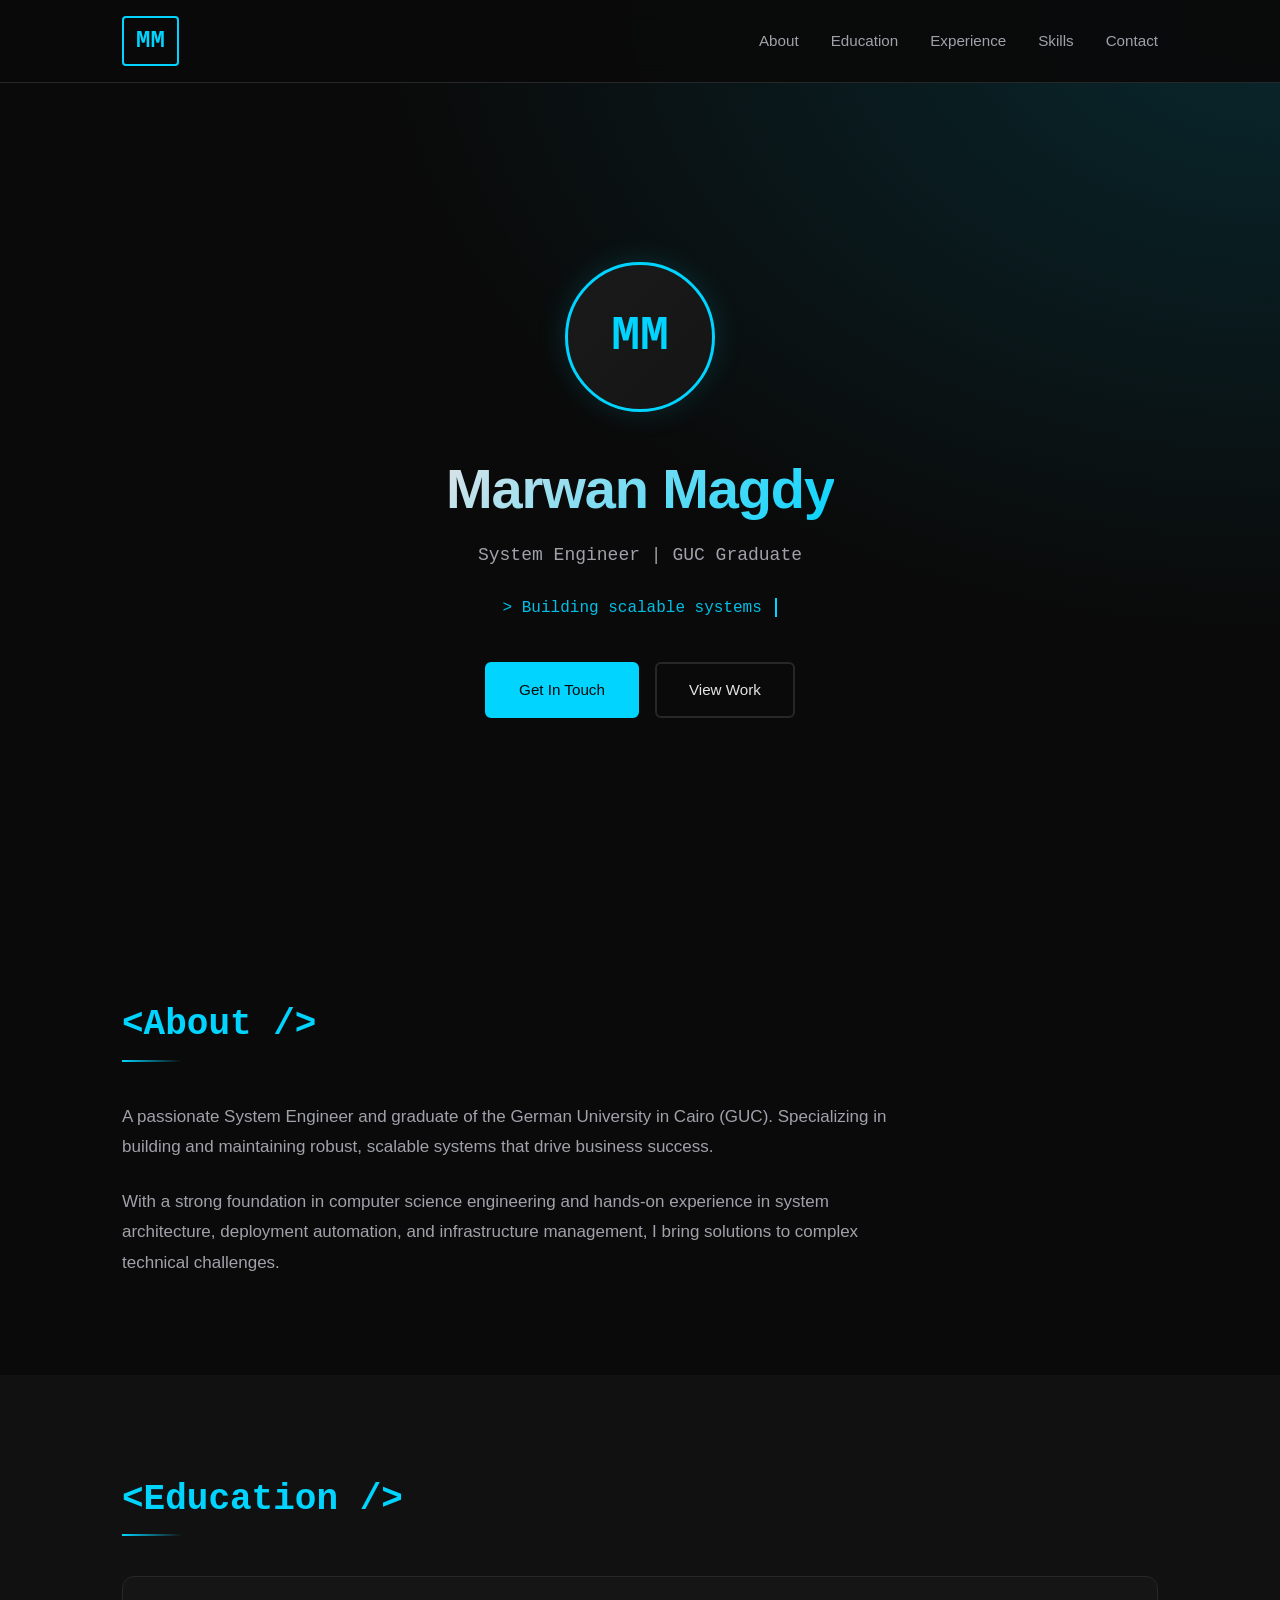
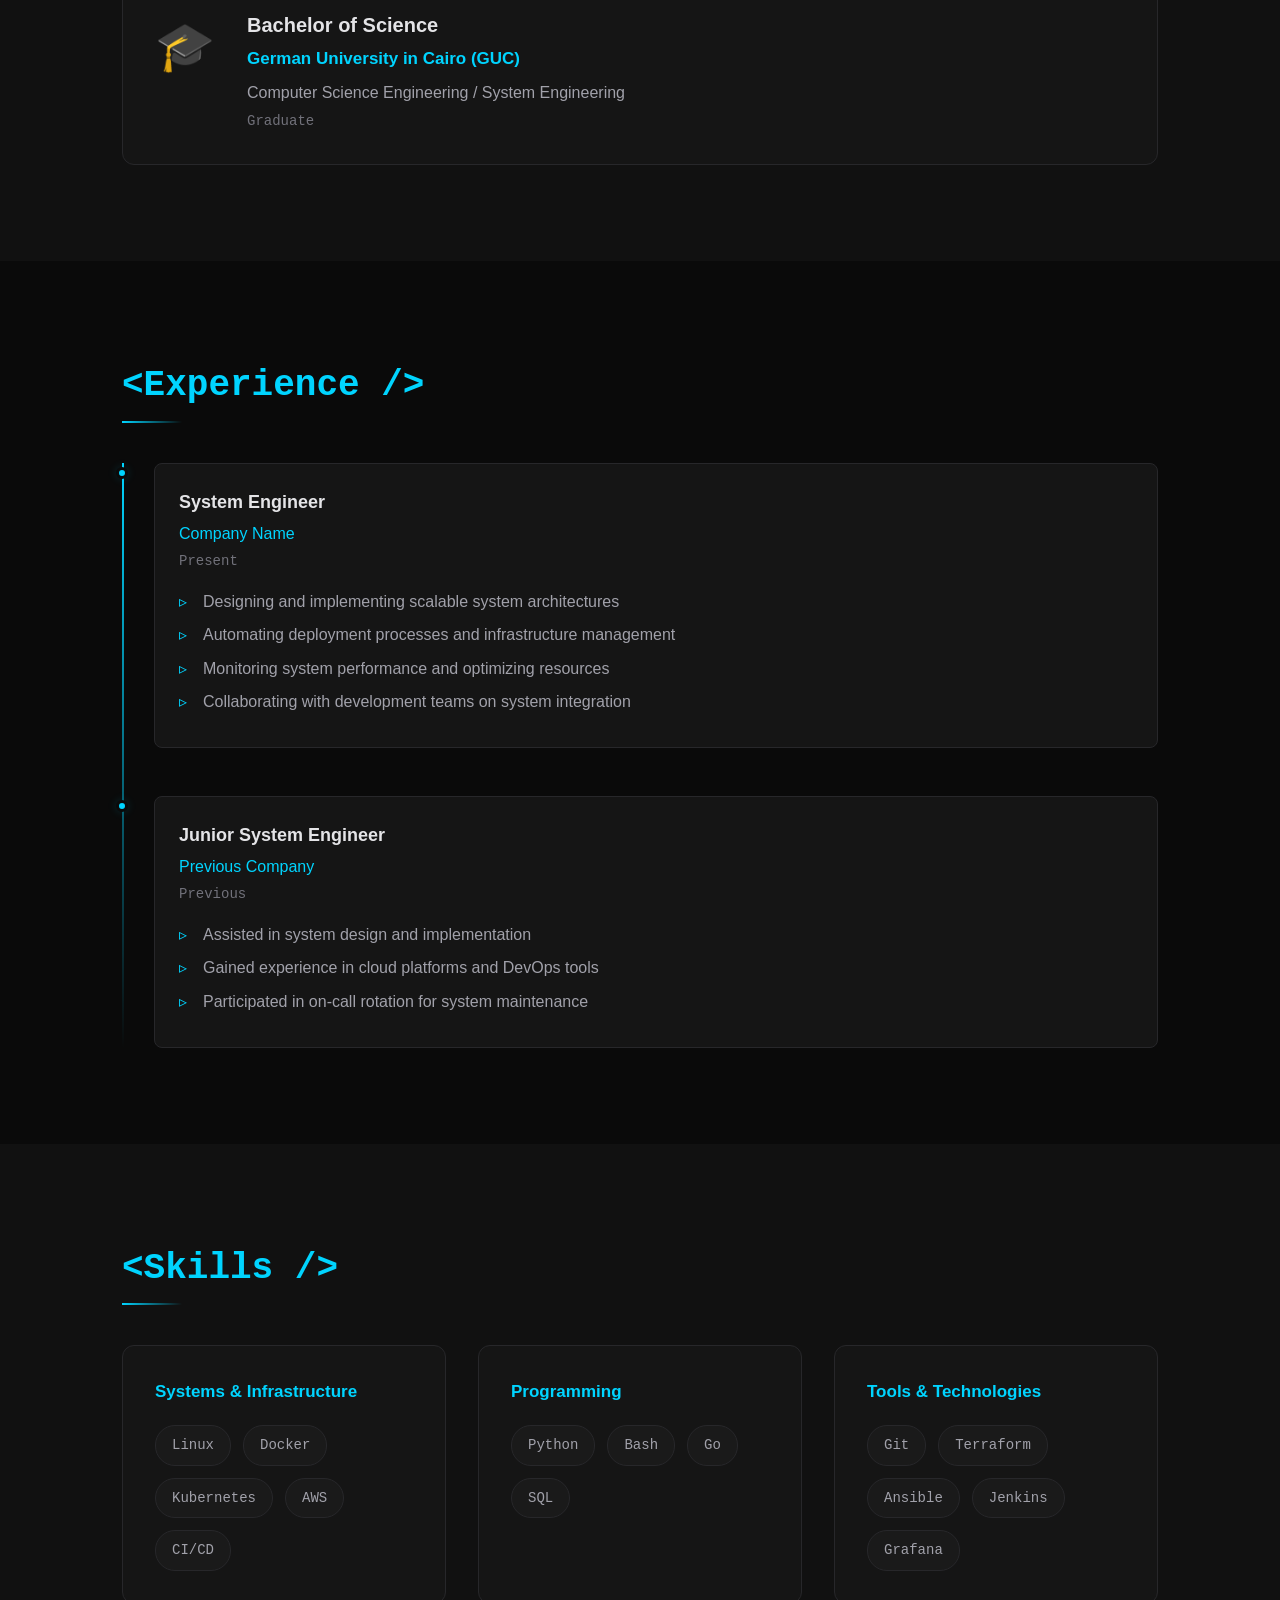
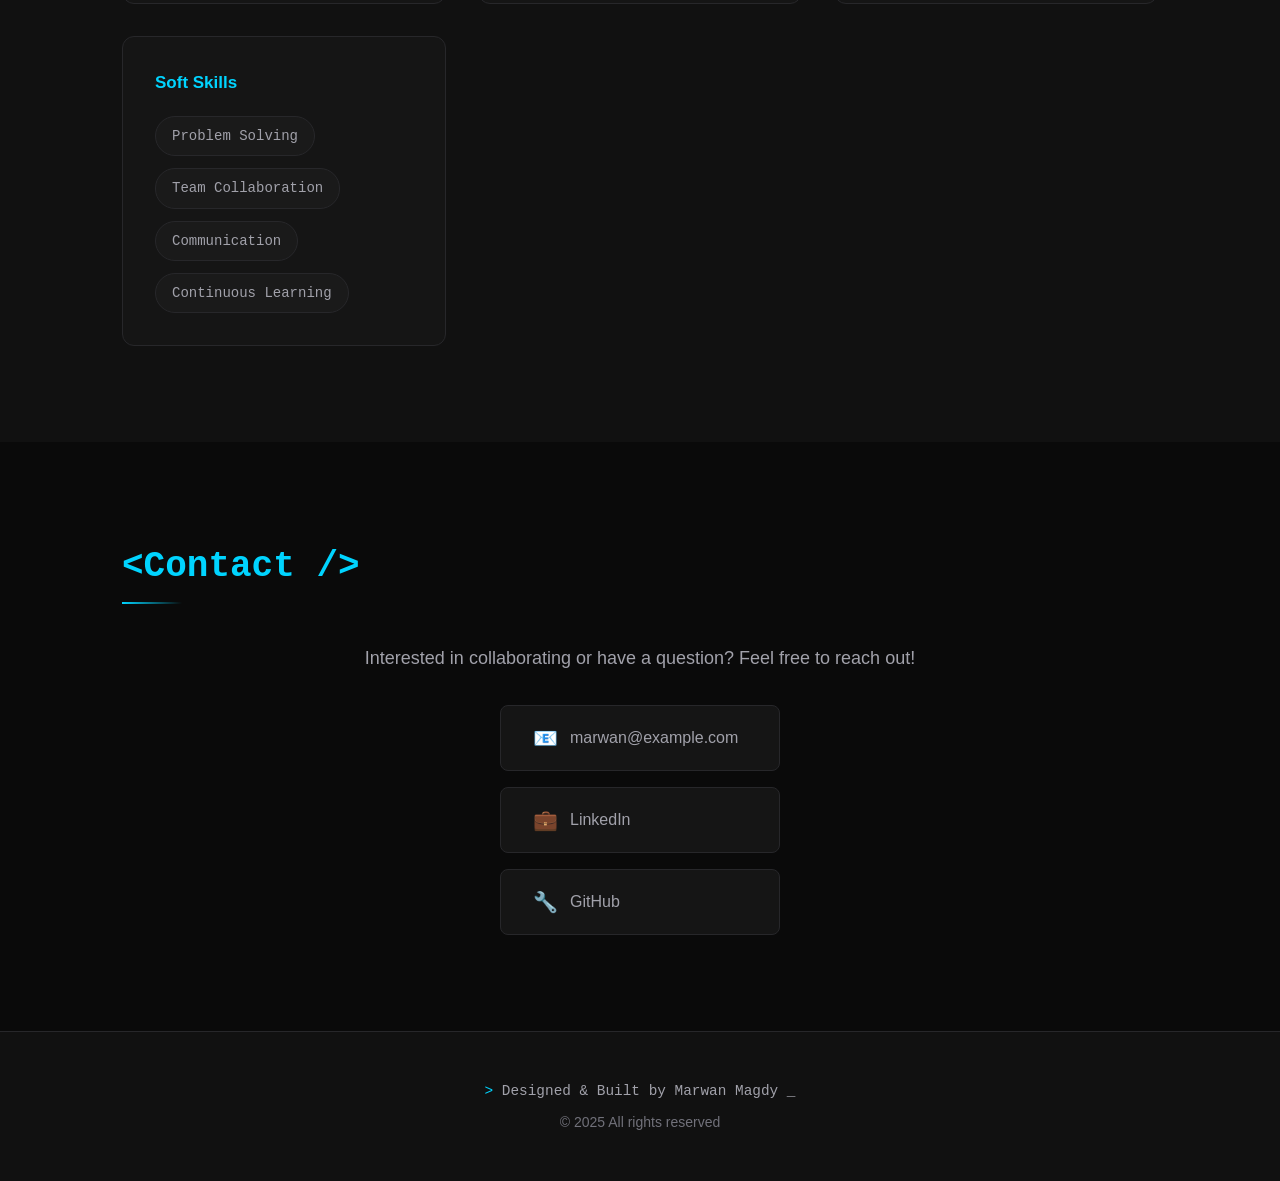
==== index.html @ 8e344fc2 "Initial commit: Personal landing page for Marwan Magdy - Static HTML/CSS portfolio site - Dark theme" ====
<!DOCTYPE html>
<html lang="en">
<head>
    <meta charset="UTF-8">
    <meta name="viewport" content="width=device-width, initial-scale=1.0">
    <meta name="description" content="Marwan Magdy - System Engineer | GUC Graduate">
    <title>Marwan Magdy | System Engineer</title>
    <link rel="stylesheet" href="style.css">
</head>
<body>
    <!-- Navigation -->
    <nav class="navbar">
        <div class="nav-container">
            <a href="#hero" class="nav-logo">MM</a>
            <ul class="nav-menu">
                <li><a href="#about" class="nav-link">About</a></li>
                <li><a href="#education" class="nav-link">Education</a></li>
                <li><a href="#experience" class="nav-link">Experience</a></li>
                <li><a href="#skills" class="nav-link">Skills</a></li>
                <li><a href="#contact" class="nav-link">Contact</a></li>
            </ul>
        </div>
    </nav>

    <!-- Hero Section -->
    <section id="hero" class="hero">
        <div class="hero-container">
            <div class="hero-content">
                <div class="profile-placeholder">
                    <span class="profile-initials">MM</span>
                </div>
                <h1 class="hero-title">Marwan Magdy</h1>
                <p class="hero-subtitle">System Engineer | GUC Graduate</p>
                <div class="hero-typing">
                    <span class="typed-text">&gt; Building scalable systems</span>
                    <span class="cursor"></span>
                </div>
                <div class="hero-social">
                    <a href="#contact" class="btn btn-primary">Get In Touch</a>
                    <a href="#experience" class="btn btn-secondary">View Work</a>
                </div>
            </div>
        </div>
    </section>

    <!-- About Section -->
    <section id="about" class="section about">
        <div class="container">
            <h2 class="section-title">&lt;About /&gt;</h2>
            <div class="about-content">
                <p class="about-text">
                    A passionate System Engineer and graduate of the German University in Cairo (GUC).
                    Specializing in building and maintaining robust, scalable systems that drive business success.
                </p>
                <p class="about-text">
                    With a strong foundation in computer science engineering and hands-on experience in
                    system architecture, deployment automation, and infrastructure management, I bring
                    solutions to complex technical challenges.
                </p>
            </div>
        </div>
    </section>

    <!-- Education Section -->
    <section id="education" class="section education">
        <div class="container">
            <h2 class="section-title">&lt;Education /&gt;</h2>
            <div class="education-card">
                <div class="education-icon">🎓</div>
                <div class="education-details">
                    <h3 class="education-degree">Bachelor of Science</h3>
                    <h4 class="education-school">German University in Cairo (GUC)</h4>
                    <p class="education-field">Computer Science Engineering / System Engineering</p>
                    <p class="education-year">Graduate</p>
                </div>
            </div>
        </div>
    </section>

    <!-- Experience Section -->
    <section id="experience" class="section experience">
        <div class="container">
            <h2 class="section-title">&lt;Experience /&gt;</h2>
            <div class="experience-timeline">
                <div class="experience-item">
                    <div class="timeline-marker"></div>
                    <div class="experience-content">
                        <h3 class="experience-title">System Engineer</h3>
                        <p class="experience-company">Company Name</p>
                        <p class="experience-period">Present</p>
                        <ul class="experience-description">
                            <li>Designing and implementing scalable system architectures</li>
                            <li>Automating deployment processes and infrastructure management</li>
                            <li>Monitoring system performance and optimizing resources</li>
                            <li>Collaborating with development teams on system integration</li>
                        </ul>
                    </div>
                </div>
                <div class="experience-item">
                    <div class="timeline-marker"></div>
                    <div class="experience-content">
                        <h3 class="experience-title">Junior System Engineer</h3>
                        <p class="experience-company">Previous Company</p>
                        <p class="experience-period">Previous</p>
                        <ul class="experience-description">
                            <li>Assisted in system design and implementation</li>
                            <li>Gained experience in cloud platforms and DevOps tools</li>
                            <li>Participated in on-call rotation for system maintenance</li>
                        </ul>
                    </div>
                </div>
            </div>
        </div>
    </section>

    <!-- Skills Section -->
    <section id="skills" class="section skills">
        <div class="container">
            <h2 class="section-title">&lt;Skills /&gt;</h2>
            <div class="skills-grid">
                <div class="skill-category">
                    <h3 class="skill-category-title">Systems & Infrastructure</h3>
                    <div class="skill-tags">
                        <span class="skill-tag">Linux</span>
                        <span class="skill-tag">Docker</span>
                        <span class="skill-tag">Kubernetes</span>
                        <span class="skill-tag">AWS</span>
                        <span class="skill-tag">CI/CD</span>
                    </div>
                </div>
                <div class="skill-category">
                    <h3 class="skill-category-title">Programming</h3>
                    <div class="skill-tags">
                        <span class="skill-tag">Python</span>
                        <span class="skill-tag">Bash</span>
                        <span class="skill-tag">Go</span>
                        <span class="skill-tag">SQL</span>
                    </div>
                </div>
                <div class="skill-category">
                    <h3 class="skill-category-title">Tools & Technologies</h3>
                    <div class="skill-tags">
                        <span class="skill-tag">Git</span>
                        <span class="skill-tag">Terraform</span>
                        <span class="skill-tag">Ansible</span>
                        <span class="skill-tag">Jenkins</span>
                        <span class="skill-tag">Grafana</span>
                    </div>
                </div>
                <div class="skill-category">
                    <h3 class="skill-category-title">Soft Skills</h3>
                    <div class="skill-tags">
                        <span class="skill-tag">Problem Solving</span>
                        <span class="skill-tag">Team Collaboration</span>
                        <span class="skill-tag">Communication</span>
                        <span class="skill-tag">Continuous Learning</span>
                    </div>
                </div>
            </div>
        </div>
    </section>

    <!-- Contact Section -->
    <section id="contact" class="section contact">
        <div class="container">
            <h2 class="section-title">&lt;Contact /&gt;</h2>
            <div class="contact-content">
                <p class="contact-text">
                    Interested in collaborating or have a question? Feel free to reach out!
                </p>
                <div class="contact-links">
                    <a href="mailto:marwan@example.com" class="contact-link">
                        <span class="contact-icon">📧</span>
                        <span>marwan@example.com</span>
                    </a>
                    <a href="https://linkedin.com/in/marwanmagdy" target="_blank" class="contact-link">
                        <span class="contact-icon">💼</span>
                        <span>LinkedIn</span>
                    </a>
                    <a href="https://github.com/marwanmagdy" target="_blank" class="contact-link">
                        <span class="contact-icon">🔧</span>
                        <span>GitHub</span>
                    </a>
                </div>
            </div>
        </div>
    </section>

    <!-- Footer -->
    <footer class="footer">
        <div class="container">
            <p class="footer-text">
                <span class="code-prefix">&gt;</span> Designed & Built by Marwan Magdy
                <span class="code-suffix">_</span>
            </p>
            <p class="footer-copy">&copy; 2025 All rights reserved</p>
        </div>
    </footer>

    <script>
        // Smooth scrolling for navigation links
        document.querySelectorAll('a[href^="#"]').forEach(anchor => {
            anchor.addEventListener('click', function (e) {
                e.preventDefault();
                const target = document.querySelector(this.getAttribute('href'));
                if (target) {
                    target.scrollIntoView({
                        behavior: 'smooth',
                        block: 'start'
                    });
                }
            });
        });

        // Add active state to nav links on scroll
        const sections = document.querySelectorAll('section[id]');
        window.addEventListener('scroll', () => {
            const scrollY = window.pageYOffset;
            sections.forEach(section => {
                const sectionHeight = section.offsetHeight;
                const sectionTop = section.offsetTop - 100;
                const sectionId = section.getAttribute('id');
                const navLink = document.querySelector(`.nav-link[href="#${sectionId}"]`);
                if (navLink) {
                    if (scrollY > sectionTop && scrollY <= sectionTop + sectionHeight) {
                        navLink.classList.add('active');
                    } else {
                        navLink.classList.remove('active');
                    }
                }
            });
        });
    </script>
</body>
</html>
---- style.css ----
/* ============================================
   CSS Reset & Base Styles
   ============================================ */
*, *::before, *::after {
    margin: 0;
    padding: 0;
    box-sizing: border-box;
}

:root {
    /* Dark Theme Colors */
    --bg-primary: #0a0a0a;
    --bg-secondary: #111111;
    --bg-tertiary: #1a1a1a;
    --bg-card: #151515;

    /* Text Colors */
    --text-primary: #e4e4e7;
    --text-secondary: #a1a1aa;
    --text-muted: #71717a;

    /* Accent Colors */
    --accent-primary: #00d4ff;
    --accent-secondary: #0891b2;
    --accent-glow: rgba(0, 212, 255, 0.15);

    /* Border & Lines */
    --border-color: #27272a;
    --border-hover: #3f3f46;

    /* Typography */
    --font-mono: 'SF Mono', 'Fira Code', 'Consolas', 'Monaco', monospace;
    --font-sans: 'Inter', -apple-system, BlinkMacSystemFont, 'Segoe UI', Roboto, sans-serif;

    /* Spacing */
    --section-spacing: 6rem;
    --container-max: 1100px;
}

html {
    scroll-behavior: smooth;
}

body {
    font-family: var(--font-sans);
    background-color: var(--bg-primary);
    color: var(--text-primary);
    line-height: 1.6;
    overflow-x: hidden;
}

/* ============================================
   Typography
   ============================================ */
h1, h2, h3, h4 {
    color: var(--text-primary);
    font-weight: 600;
}

h1 {
    font-size: clamp(2rem, 5vw, 3.5rem);
    letter-spacing: -0.02em;
}

h2 {
    font-size: clamp(1.5rem, 3vw, 2rem);
}

h3 {
    font-size: 1.25rem;
}

p {
    color: var(--text-secondary);
}

/* ============================================
   Container
   ============================================ */
.container {
    max-width: var(--container-max);
    margin: 0 auto;
    padding: 0 2rem;
}

.section {
    padding: var(--section-spacing) 0;
}

.section:nth-child(even) {
    background-color: var(--bg-secondary);
}

.section-title {
    font-family: var(--font-mono);
    font-size: clamp(1.5rem, 3vw, 2.25rem);
    color: var(--accent-primary);
    margin-bottom: 3rem;
    position: relative;
    display: inline-block;
}

.section-title::after {
    content: '';
    position: absolute;
    bottom: -0.5rem;
    left: 0;
    width: 60px;
    height: 2px;
    background: linear-gradient(90deg, var(--accent-primary), transparent);
}

/* ============================================
   Navigation
   ============================================ */
.navbar {
    position: fixed;
    top: 0;
    left: 0;
    right: 0;
    background-color: rgba(10, 10, 10, 0.95);
    backdrop-filter: blur(10px);
    border-bottom: 1px solid var(--border-color);
    z-index: 1000;
    padding: 1rem 0;
}

.nav-container {
    max-width: var(--container-max);
    margin: 0 auto;
    padding: 0 2rem;
    display: flex;
    justify-content: space-between;
    align-items: center;
}

.nav-logo {
    font-family: var(--font-mono);
    font-size: 1.5rem;
    font-weight: 700;
    color: var(--accent-primary);
    text-decoration: none;
    border: 2px solid var(--accent-primary);
    padding: 0.25rem 0.75rem;
    border-radius: 4px;
    transition: all 0.3s ease;
}

.nav-logo:hover {
    background-color: var(--accent-glow);
    transform: translateY(-2px);
}

.nav-menu {
    display: flex;
    list-style: none;
    gap: 2rem;
}

.nav-link {
    color: var(--text-secondary);
    text-decoration: none;
    font-size: 0.95rem;
    font-weight: 500;
    transition: color 0.3s ease;
    position: relative;
}

.nav-link::after {
    content: '';
    position: absolute;
    bottom: -4px;
    left: 0;
    width: 0;
    height: 2px;
    background-color: var(--accent-primary);
    transition: width 0.3s ease;
}

.nav-link:hover,
.nav-link.active {
    color: var(--accent-primary);
}

.nav-link:hover::after,
.nav-link.active::after {
    width: 100%;
}

/* ============================================
   Hero Section
   ============================================ */
.hero {
    min-height: 100vh;
    display: flex;
    align-items: center;
    padding-top: 5rem;
    background:
        radial-gradient(ellipse at top right, var(--accent-glow) 0%, transparent 50%),
        var(--bg-primary);
}

.hero-container {
    max-width: var(--container-max);
    margin: 0 auto;
    padding: 0 2rem;
}

.hero-content {
    text-align: center;
}

.profile-placeholder {
    width: 150px;
    height: 150px;
    margin: 0 auto 2rem;
    background: linear-gradient(135deg, var(--bg-tertiary), var(--bg-card));
    border: 3px solid var(--accent-primary);
    border-radius: 50%;
    display: flex;
    align-items: center;
    justify-content: center;
    box-shadow: 0 0 30px var(--accent-glow);
    transition: transform 0.3s ease, box-shadow 0.3s ease;
}

.profile-placeholder:hover {
    transform: scale(1.05);
    box-shadow: 0 0 40px var(--accent-glow);
}

.profile-initials {
    font-family: var(--font-mono);
    font-size: 3rem;
    font-weight: 700;
    color: var(--accent-primary);
}

.hero-title {
    margin-bottom: 0.5rem;
    background: linear-gradient(135deg, var(--text-primary), var(--accent-primary));
    -webkit-background-clip: text;
    -webkit-text-fill-color: transparent;
    background-clip: text;
}

.hero-subtitle {
    font-family: var(--font-mono);
    font-size: 1.125rem;
    color: var(--text-secondary);
    margin-bottom: 1.5rem;
}

.hero-typing {
    font-family: var(--font-mono);
    font-size: 1rem;
    color: var(--accent-primary);
    margin-bottom: 2.5rem;
    display: inline-block;
}

.typed-text {
    opacity: 0.9;
}

.cursor {
    display: inline-block;
    width: 2px;
    height: 1.2em;
    background-color: var(--accent-primary);
    margin-left: 4px;
    animation: blink 1s infinite;
    vertical-align: text-bottom;
}

@keyframes blink {
    0%, 50% { opacity: 1; }
    51%, 100% { opacity: 0; }
}

.hero-social {
    display: flex;
    gap: 1rem;
    justify-content: center;
    flex-wrap: wrap;
}

.btn {
    padding: 0.875rem 2rem;
    font-size: 0.95rem;
    font-weight: 500;
    text-decoration: none;
    border-radius: 6px;
    transition: all 0.3s ease;
    display: inline-block;
}

.btn-primary {
    background-color: var(--accent-primary);
    color: var(--bg-primary);
    border: 2px solid var(--accent-primary);
}

.btn-primary:hover {
    background-color: transparent;
    color: var(--accent-primary);
    box-shadow: 0 0 20px var(--accent-glow);
}

.btn-secondary {
    background-color: transparent;
    color: var(--text-primary);
    border: 2px solid var(--border-color);
}

.btn-secondary:hover {
    border-color: var(--accent-primary);
    color: var(--accent-primary);
}

/* ============================================
   About Section
   ============================================ */
.about-content {
    max-width: 800px;
}

.about-text {
    font-size: 1.0625rem;
    line-height: 1.8;
    margin-bottom: 1.5rem;
    color: var(--text-secondary);
}

.about-text:last-child {
    margin-bottom: 0;
}

/* ============================================
   Education Section
   ============================================ */
.education-card {
    display: flex;
    align-items: flex-start;
    gap: 2rem;
    padding: 2rem;
    background-color: var(--bg-card);
    border: 1px solid var(--border-color);
    border-radius: 12px;
    transition: all 0.3s ease;
}

.education-card:hover {
    border-color: var(--accent-primary);
    box-shadow: 0 0 30px var(--accent-glow);
    transform: translateY(-4px);
}

.education-icon {
    font-size: 3rem;
    flex-shrink: 0;
}

.education-degree {
    font-size: 1.25rem;
    margin-bottom: 0.25rem;
}

.education-school {
    font-size: 1.0625rem;
    color: var(--accent-primary);
    margin-bottom: 0.5rem;
}

.education-field {
    color: var(--text-secondary);
    margin-bottom: 0.25rem;
}

.education-year {
    font-family: var(--font-mono);
    font-size: 0.875rem;
    color: var(--text-muted);
}

/* ============================================
   Experience Section
   ============================================ */
.experience-timeline {
    position: relative;
    padding-left: 2rem;
}

.experience-timeline::before {
    content: '';
    position: absolute;
    left: 0;
    top: 0;
    bottom: 0;
    width: 2px;
    background: linear-gradient(to bottom, var(--accent-primary), transparent);
}

.experience-item {
    position: relative;
    padding-bottom: 3rem;
}

.experience-item:last-child {
    padding-bottom: 0;
}

.timeline-marker {
    position: absolute;
    left: -2.375rem;
    top: 0.25rem;
    width: 12px;
    height: 12px;
    background-color: var(--accent-primary);
    border: 3px solid var(--bg-primary);
    border-radius: 50%;
    box-shadow: 0 0 10px var(--accent-glow);
}

.experience-content {
    padding: 1.5rem;
    background-color: var(--bg-card);
    border: 1px solid var(--border-color);
    border-radius: 8px;
    transition: all 0.3s ease;
}

.experience-content:hover {
    border-color: var(--accent-primary);
}

.experience-title {
    font-size: 1.125rem;
    margin-bottom: 0.25rem;
}

.experience-company {
    color: var(--accent-primary);
    font-weight: 500;
    margin-bottom: 0.25rem;
}

.experience-period {
    font-family: var(--font-mono);
    font-size: 0.875rem;
    color: var(--text-muted);
    margin-bottom: 1rem;
}

.experience-description {
    list-style: none;
}

.experience-description li {
    position: relative;
    padding-left: 1.5rem;
    margin-bottom: 0.5rem;
    color: var(--text-secondary);
}

.experience-description li::before {
    content: '▹';
    position: absolute;
    left: 0;
    color: var(--accent-primary);
}

/* ============================================
   Skills Section
   ============================================ */
.skills-grid {
    display: grid;
    grid-template-columns: repeat(auto-fit, minmax(280px, 1fr));
    gap: 2rem;
}

.skill-category {
    padding: 2rem;
    background-color: var(--bg-card);
    border: 1px solid var(--border-color);
    border-radius: 12px;
    transition: all 0.3s ease;
}

.skill-category:hover {
    border-color: var(--accent-primary);
    box-shadow: 0 0 20px var(--accent-glow);
    transform: translateY(-4px);
}

.skill-category-title {
    font-size: 1.0625rem;
    margin-bottom: 1.25rem;
    color: var(--accent-primary);
}

.skill-tags {
    display: flex;
    flex-wrap: wrap;
    gap: 0.75rem;
}

.skill-tag {
    padding: 0.5rem 1rem;
    font-family: var(--font-mono);
    font-size: 0.875rem;
    background-color: var(--bg-tertiary);
    border: 1px solid var(--border-color);
    border-radius: 20px;
    color: var(--text-secondary);
    transition: all 0.3s ease;
}

.skill-tag:hover {
    background-color: var(--accent-glow);
    border-color: var(--accent-primary);
    color: var(--accent-primary);
}

/* ============================================
   Contact Section
   ============================================ */
.contact-content {
    text-align: center;
}

.contact-text {
    font-size: 1.125rem;
    max-width: 600px;
    margin: 0 auto 2rem;
}

.contact-links {
    display: flex;
    flex-direction: column;
    align-items: center;
    gap: 1rem;
}

.contact-link {
    display: flex;
    align-items: center;
    gap: 0.75rem;
    padding: 1rem 2rem;
    background-color: var(--bg-card);
    border: 1px solid var(--border-color);
    border-radius: 8px;
    color: var(--text-secondary);
    text-decoration: none;
    transition: all 0.3s ease;
    min-width: 280px;
}

.contact-link:hover {
    border-color: var(--accent-primary);
    color: var(--accent-primary);
    transform: translateX(8px);
    box-shadow: 0 0 20px var(--accent-glow);
}

.contact-icon {
    font-size: 1.25rem;
}

/* ============================================
   Footer
   ============================================ */
.footer {
    padding: 3rem 0;
    background-color: var(--bg-secondary);
    border-top: 1px solid var(--border-color);
    text-align: center;
}

.footer-text {
    font-family: var(--font-mono);
    font-size: 0.9rem;
    color: var(--text-secondary);
}

.code-prefix {
    color: var(--accent-primary);
}

.code-suffix {
    animation: blink 1s infinite;
}

.footer-copy {
    font-size: 0.875rem;
    color: var(--text-muted);
    margin-top: 0.5rem;
}

/* ============================================
   Responsive Design
   ============================================ */
@media (max-width: 768px) {
    :root {
        --section-spacing: 4rem;
    }

    .nav-menu {
        gap: 1rem;
    }

    .nav-link {
        font-size: 0.875rem;
    }

    .hero-typing {
        font-size: 0.875rem;
    }

    .profile-placeholder {
        width: 120px;
        height: 120px;
    }

    .profile-initials {
        font-size: 2.5rem;
    }

    .education-card {
        flex-direction: column;
        text-align: center;
        gap: 1rem;
    }

    .experience-timeline {
        padding-left: 1.5rem;
    }

    .timeline-marker {
        left: -1.875rem;
    }

    .skills-grid {
        grid-template-columns: 1fr;
    }

    .hero-social {
        flex-direction: column;
        align-items: center;
    }

    .btn {
        width: 100%;
        max-width: 280px;
    }
}

@media (max-width: 480px) {
    .nav-menu {
        gap: 0.75rem;
    }

    .nav-link {
        font-size: 0.8rem;
    }

    .section {
        padding: 3rem 0;
    }

    .container {
        padding: 0 1.5rem;
    }
}

/* ============================================
   Animations
   ============================================ */
@keyframes fadeInUp {
    from {
        opacity: 0;
        transform: translateY(30px);
    }
    to {
        opacity: 1;
        transform: translateY(0);
    }
}

.hero-content,
.about-content,
.education-card,
.experience-item,
.skill-category,
.contact-link {
    animation: fadeInUp 0.6s ease-out;
}

/* ============================================
   Scrollbar Styling
   ============================================ */
::-webkit-scrollbar {
    width: 8px;
}

::-webkit-scrollbar-track {
    background-color: var(--bg-primary);
}

::-webkit-scrollbar-thumb {
    background-color: var(--border-color);
    border-radius: 4px;
}

::-webkit-scrollbar-thumb:hover {
    background-color: var(--accent-secondary);
}

/* ============================================
   Selection Styling
   ============================================ */
::selection {
    background-color: var(--accent-glow);
    color: var(--accent-primary);
}
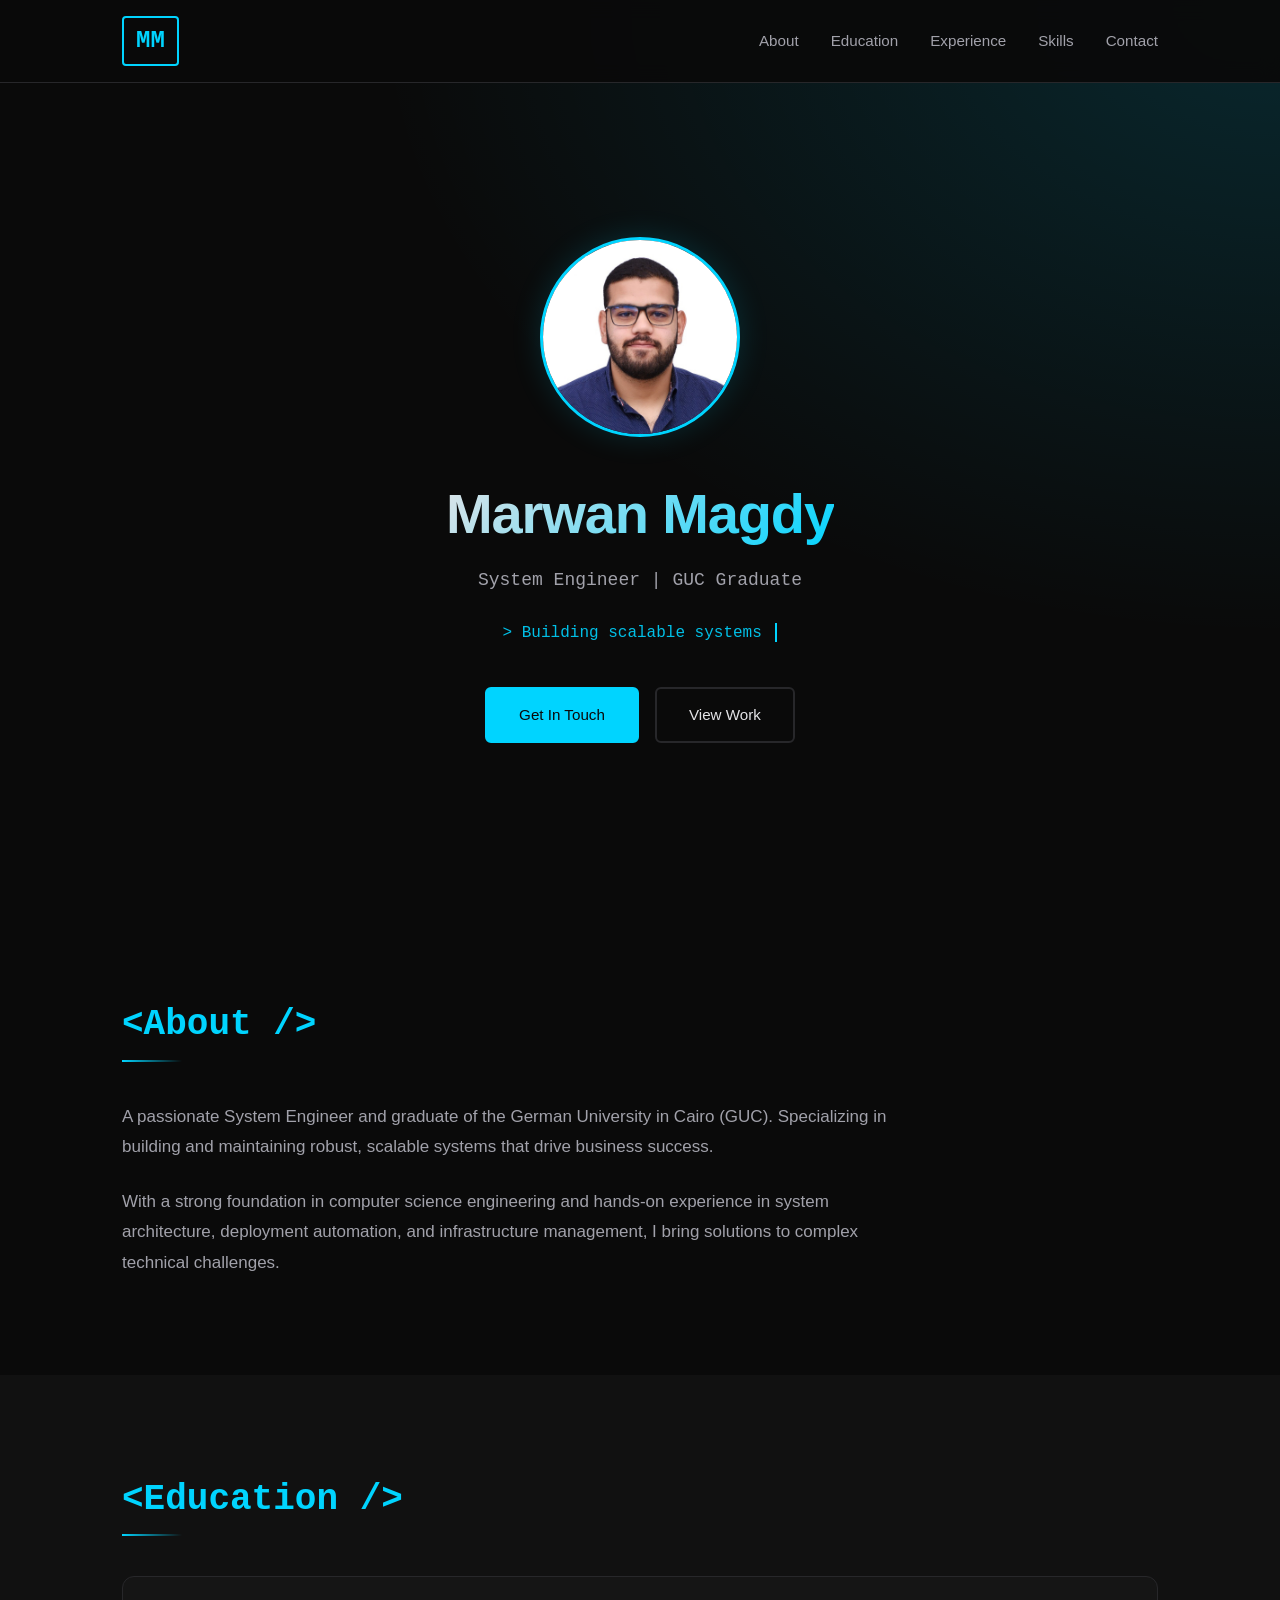
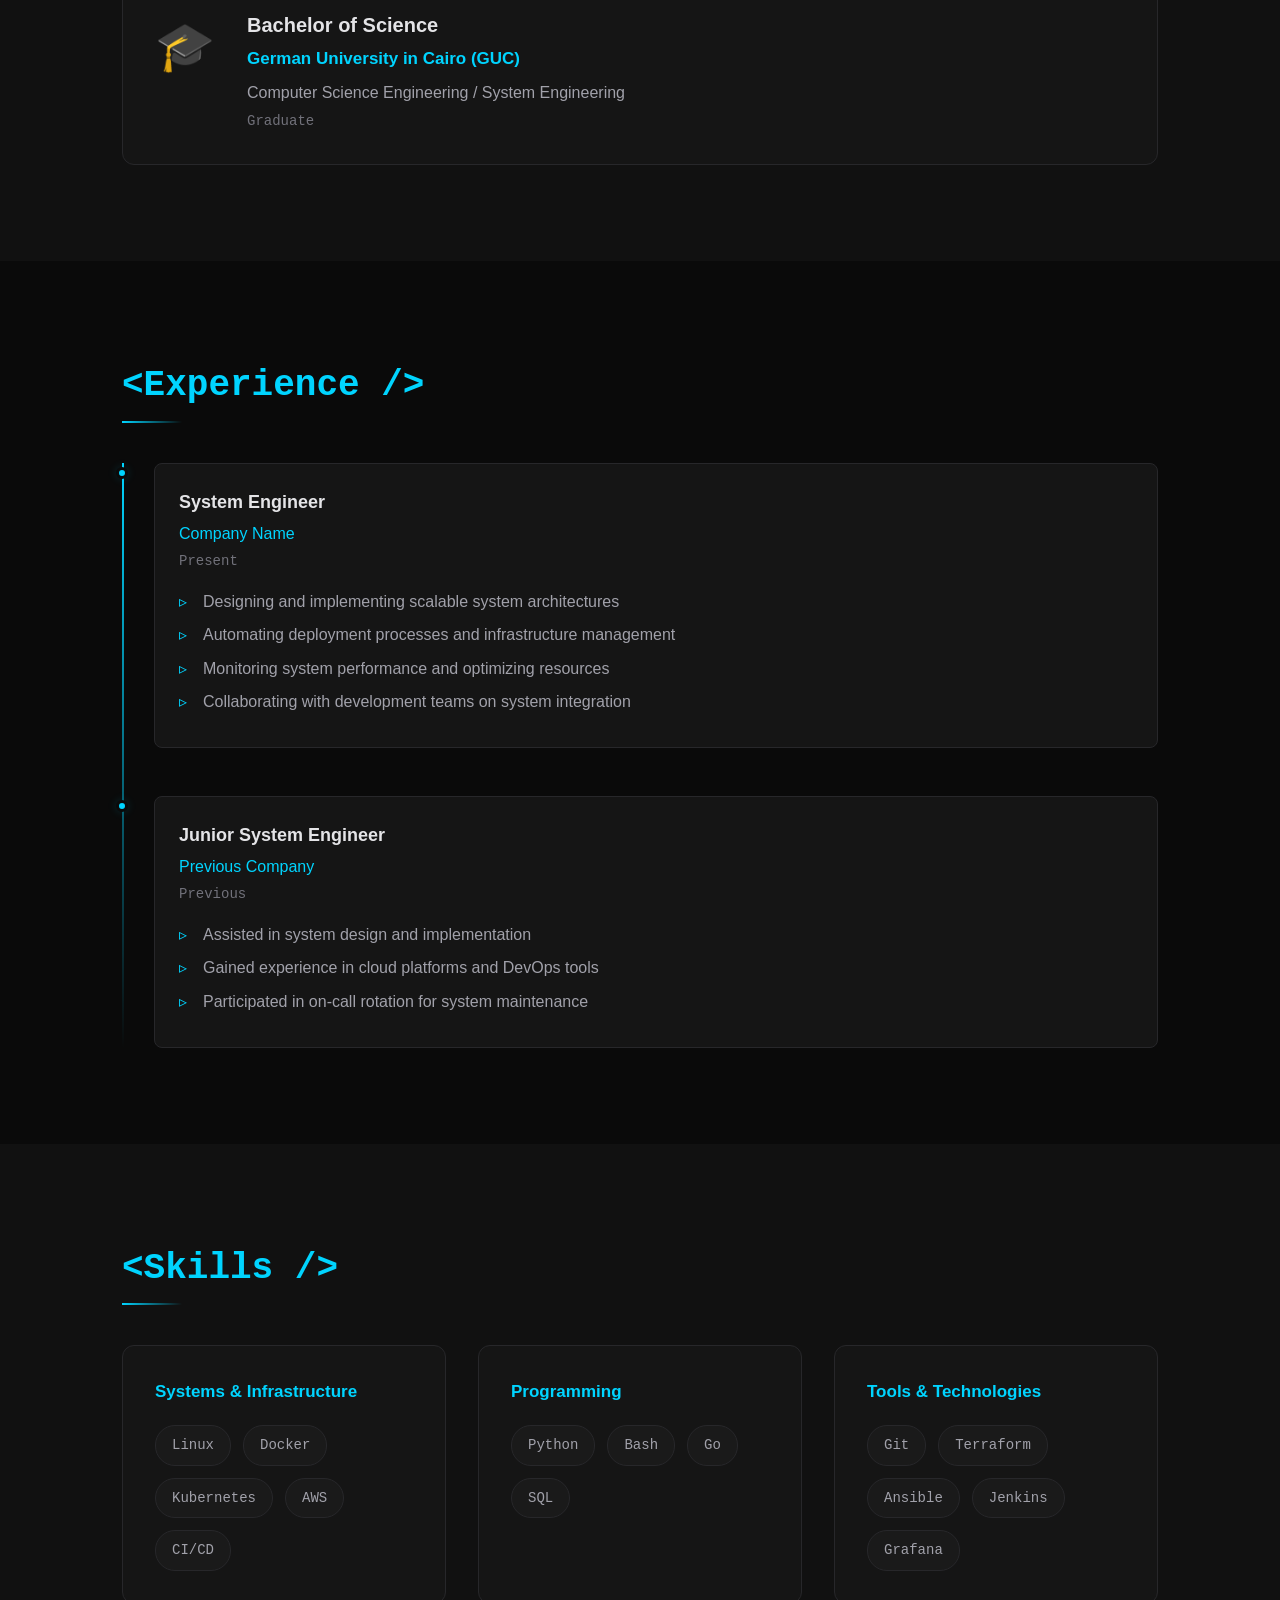
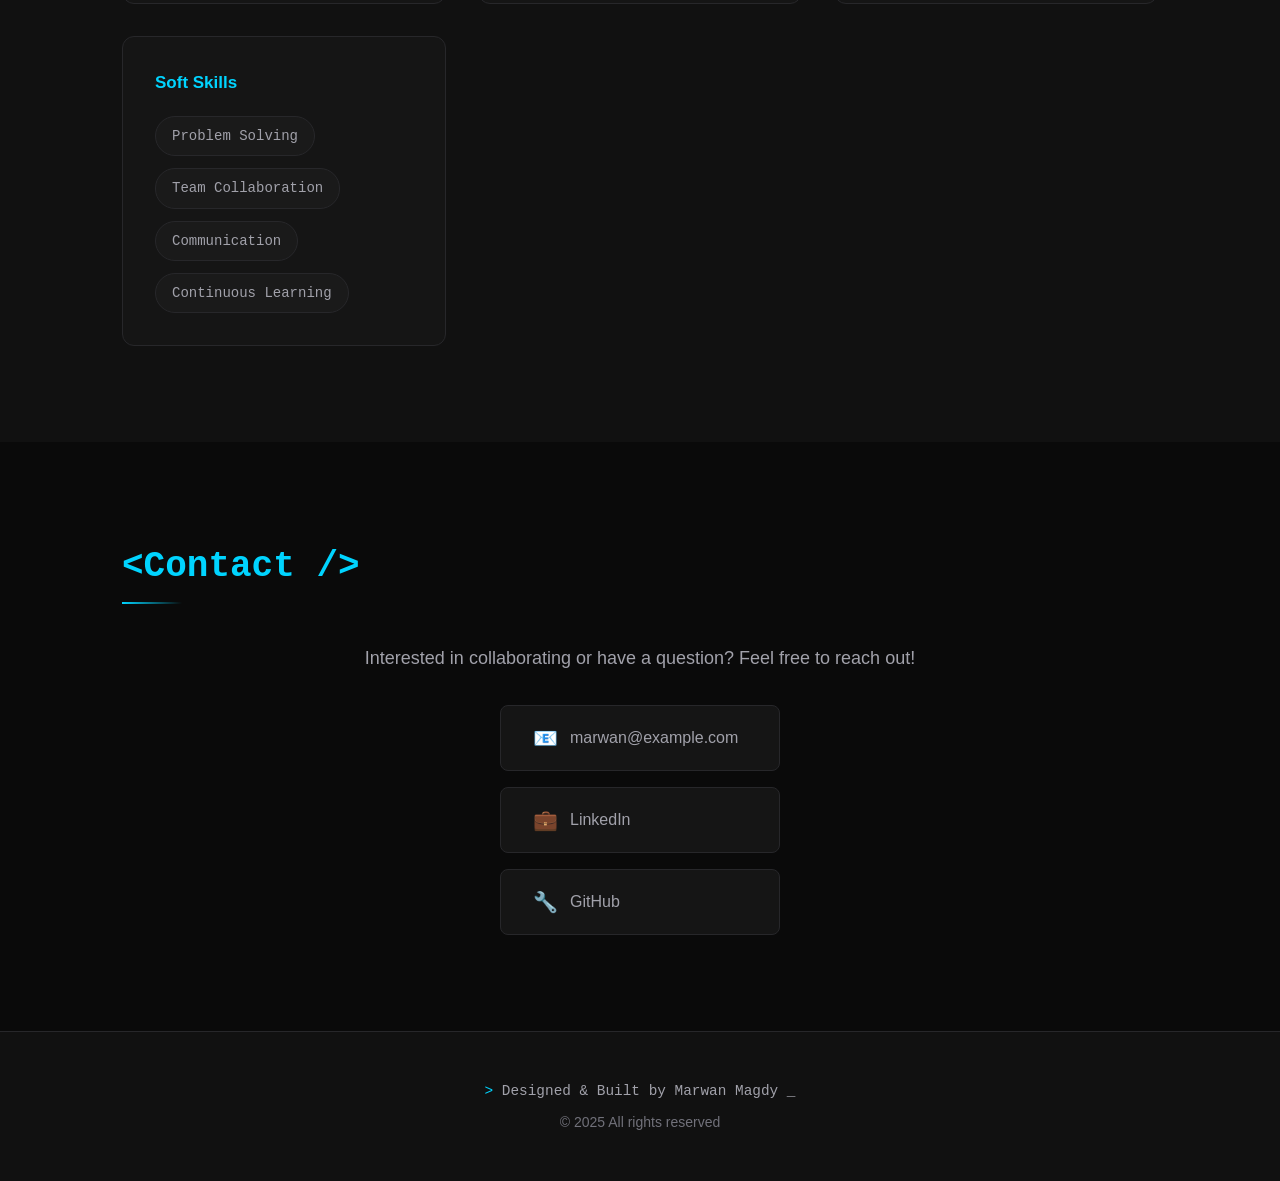
==== commit eb5996c3: "Add profile photo and update styling - Replace MM placeholder with actual profile photo - Update pro" ====
--- a/index.html
+++ b/index.html
@@ -26,8 +26,8 @@
     <section id="hero" class="hero">
         <div class="hero-container">
             <div class="hero-content">
-                <div class="profile-placeholder">
-                    <span class="profile-initials">MM</span>
+                <div class="profile-image-wrapper">
+                    <img src="assets/tmp_4d36a9bd-c5ac-4df8-b14f-f4bf8830b914.jpeg" alt="Marwan Magdy" class="profile-image">
                 </div>
                 <h1 class="hero-title">Marwan Magdy</h1>
                 <p class="hero-subtitle">System Engineer | GUC Graduate</p>
--- a/style.css
+++ b/style.css
@@ -210,30 +210,26 @@
     text-align: center;
 }
 
-.profile-placeholder {
-    width: 150px;
-    height: 150px;
+.profile-image-wrapper {
+    width: 200px;
+    height: 200px;
     margin: 0 auto 2rem;
-    background: linear-gradient(135deg, var(--bg-tertiary), var(--bg-card));
+    border-radius: 50%;
+    overflow: hidden;
     border: 3px solid var(--accent-primary);
-    border-radius: 50%;
-    display: flex;
-    align-items: center;
-    justify-content: center;
     box-shadow: 0 0 30px var(--accent-glow);
     transition: transform 0.3s ease, box-shadow 0.3s ease;
 }
 
-.profile-placeholder:hover {
+.profile-image-wrapper:hover {
     transform: scale(1.05);
     box-shadow: 0 0 40px var(--accent-glow);
 }
 
-.profile-initials {
-    font-family: var(--font-mono);
-    font-size: 3rem;
-    font-weight: 700;
-    color: var(--accent-primary);
+.profile-image {
+    width: 100%;
+    height: 100%;
+    object-fit: cover;
 }
 
 .hero-title {
@@ -617,13 +613,9 @@
         font-size: 0.875rem;
     }
 
-    .profile-placeholder {
-        width: 120px;
-        height: 120px;
-    }
-
-    .profile-initials {
-        font-size: 2.5rem;
+    .profile-image-wrapper {
+        width: 160px;
+        height: 160px;
     }
 
     .education-card {
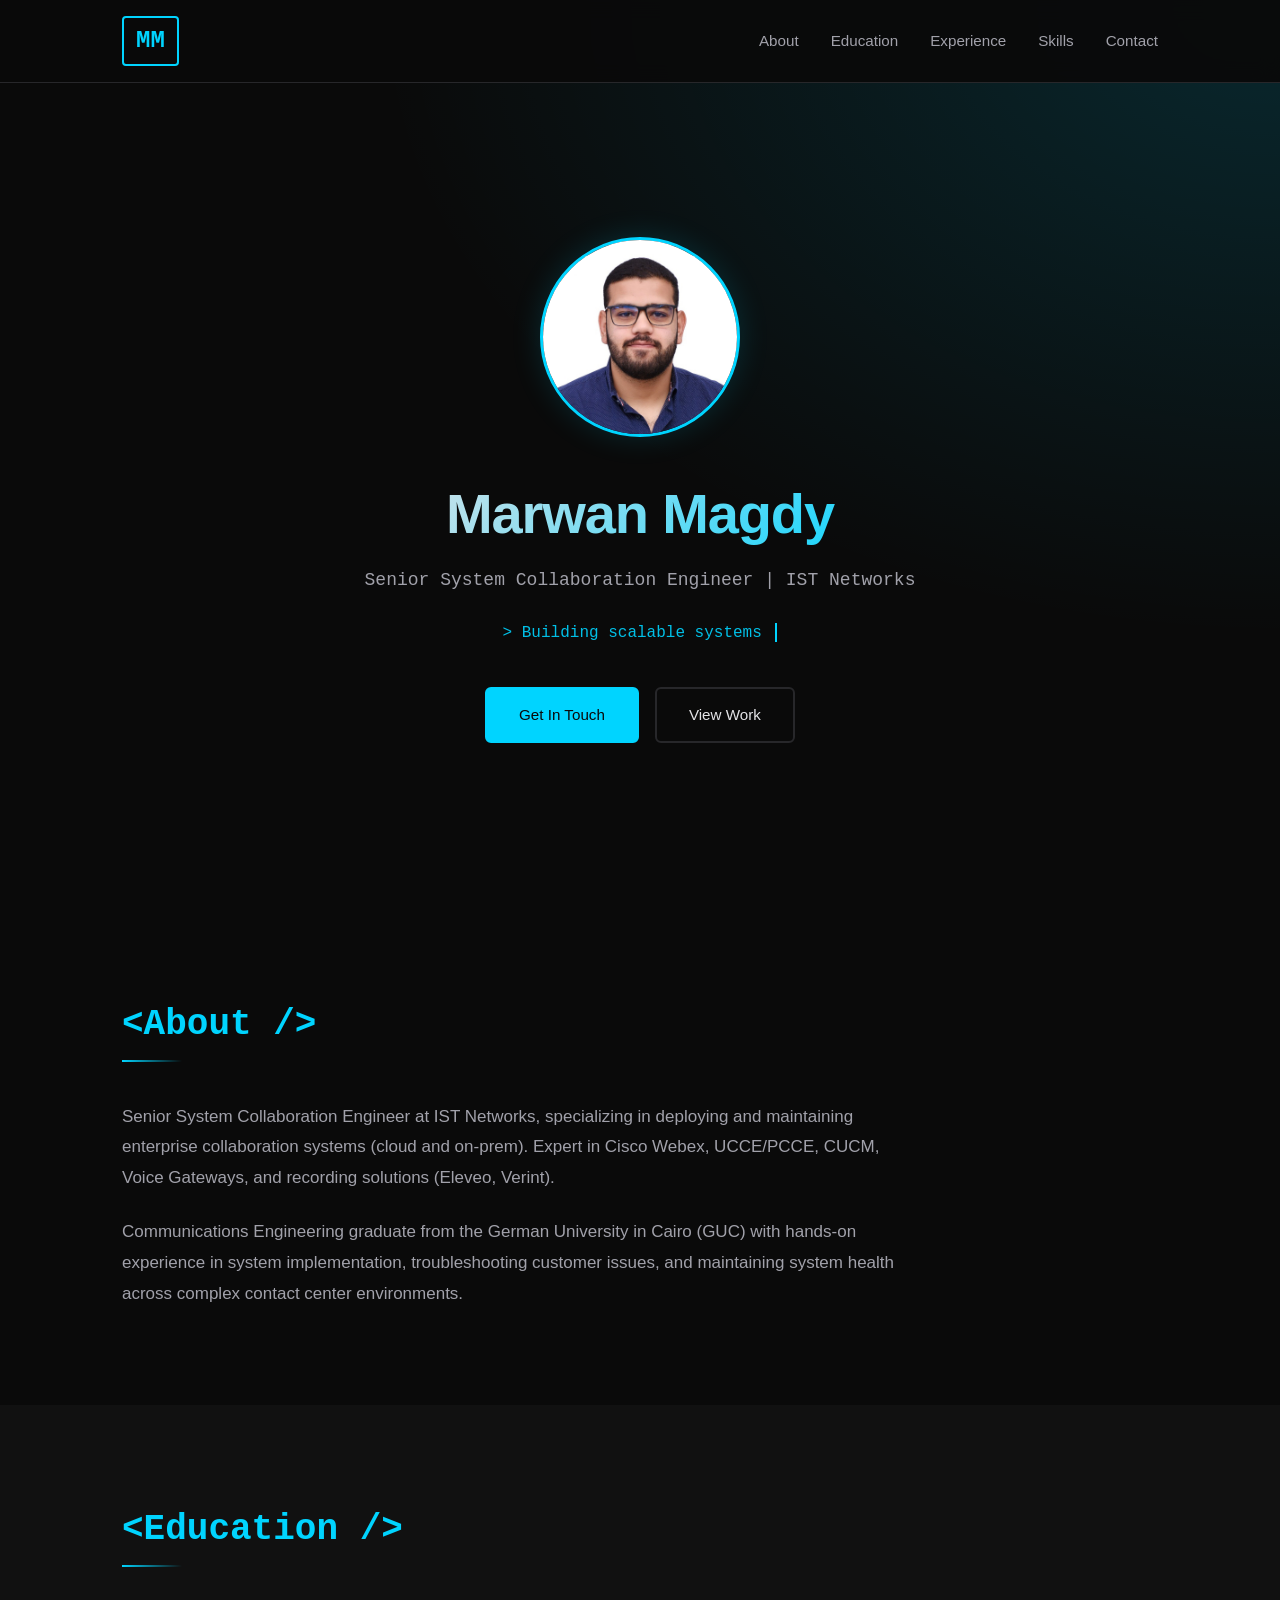
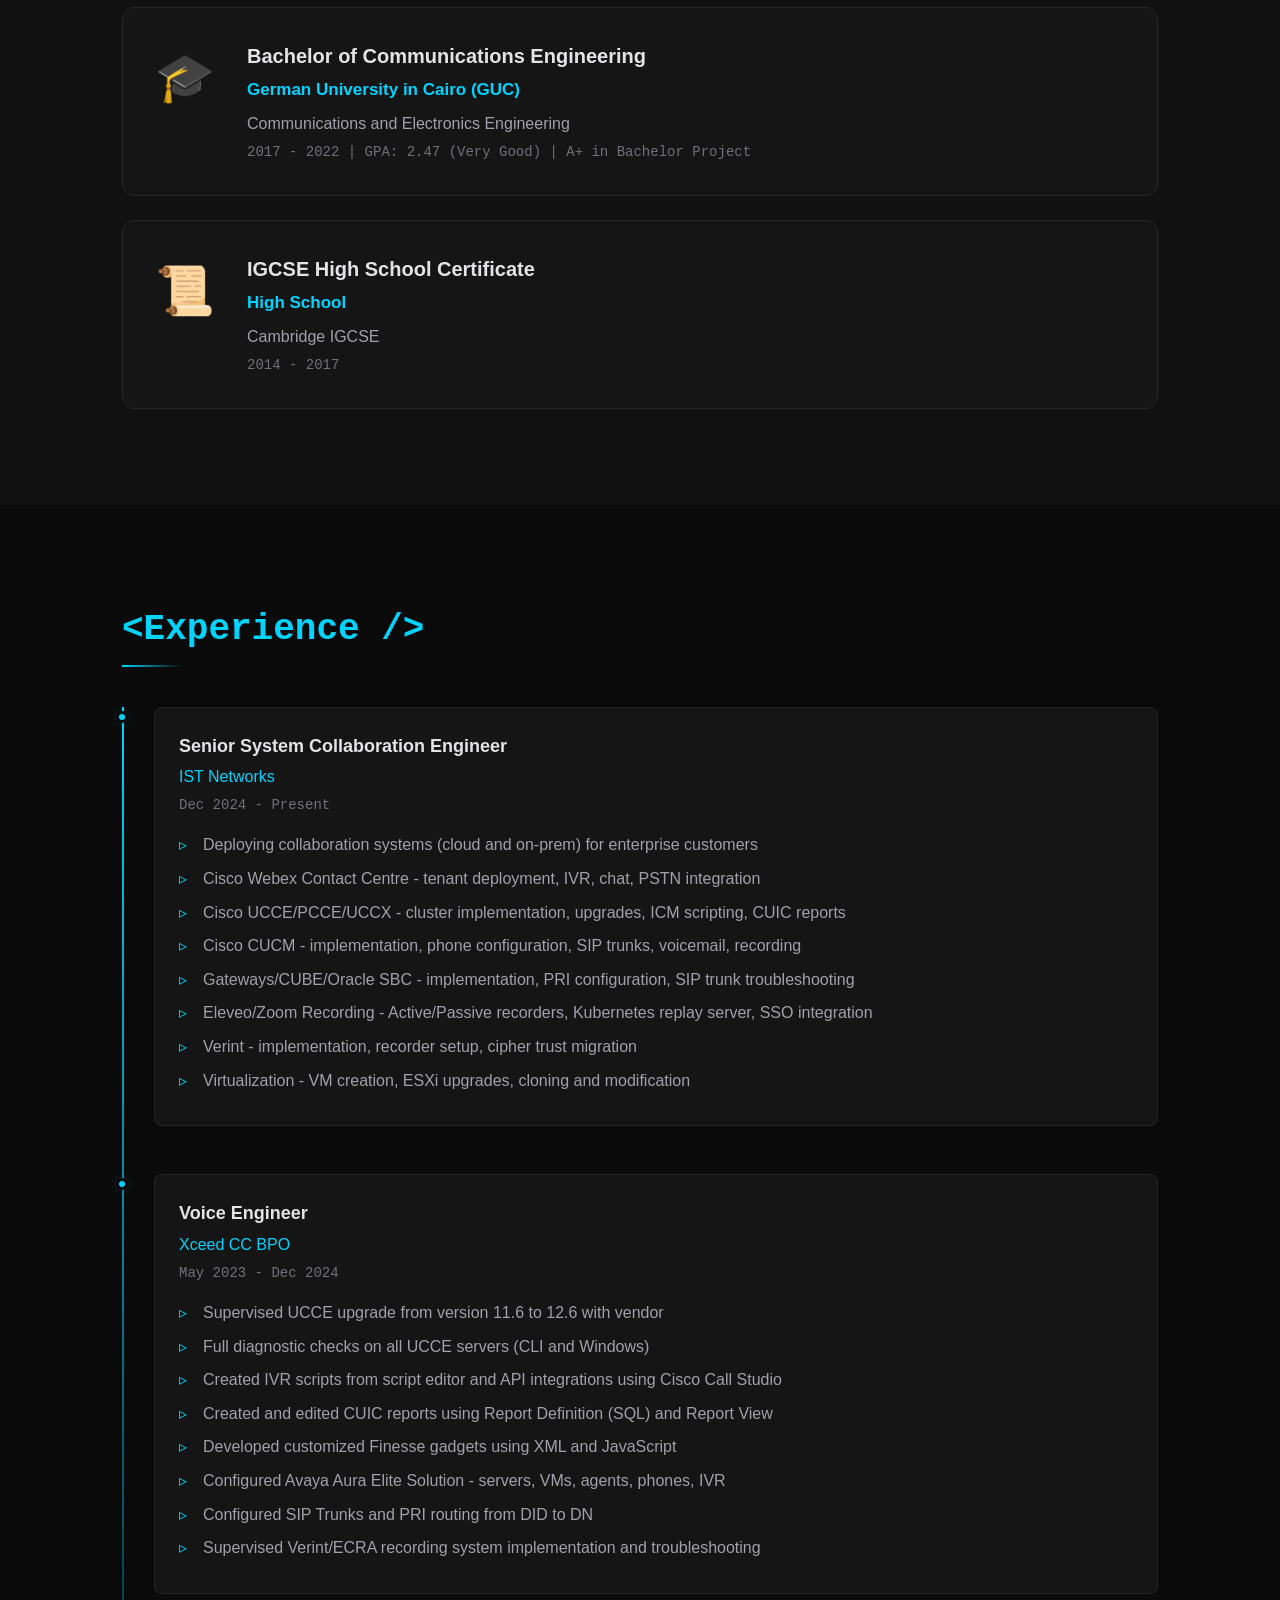
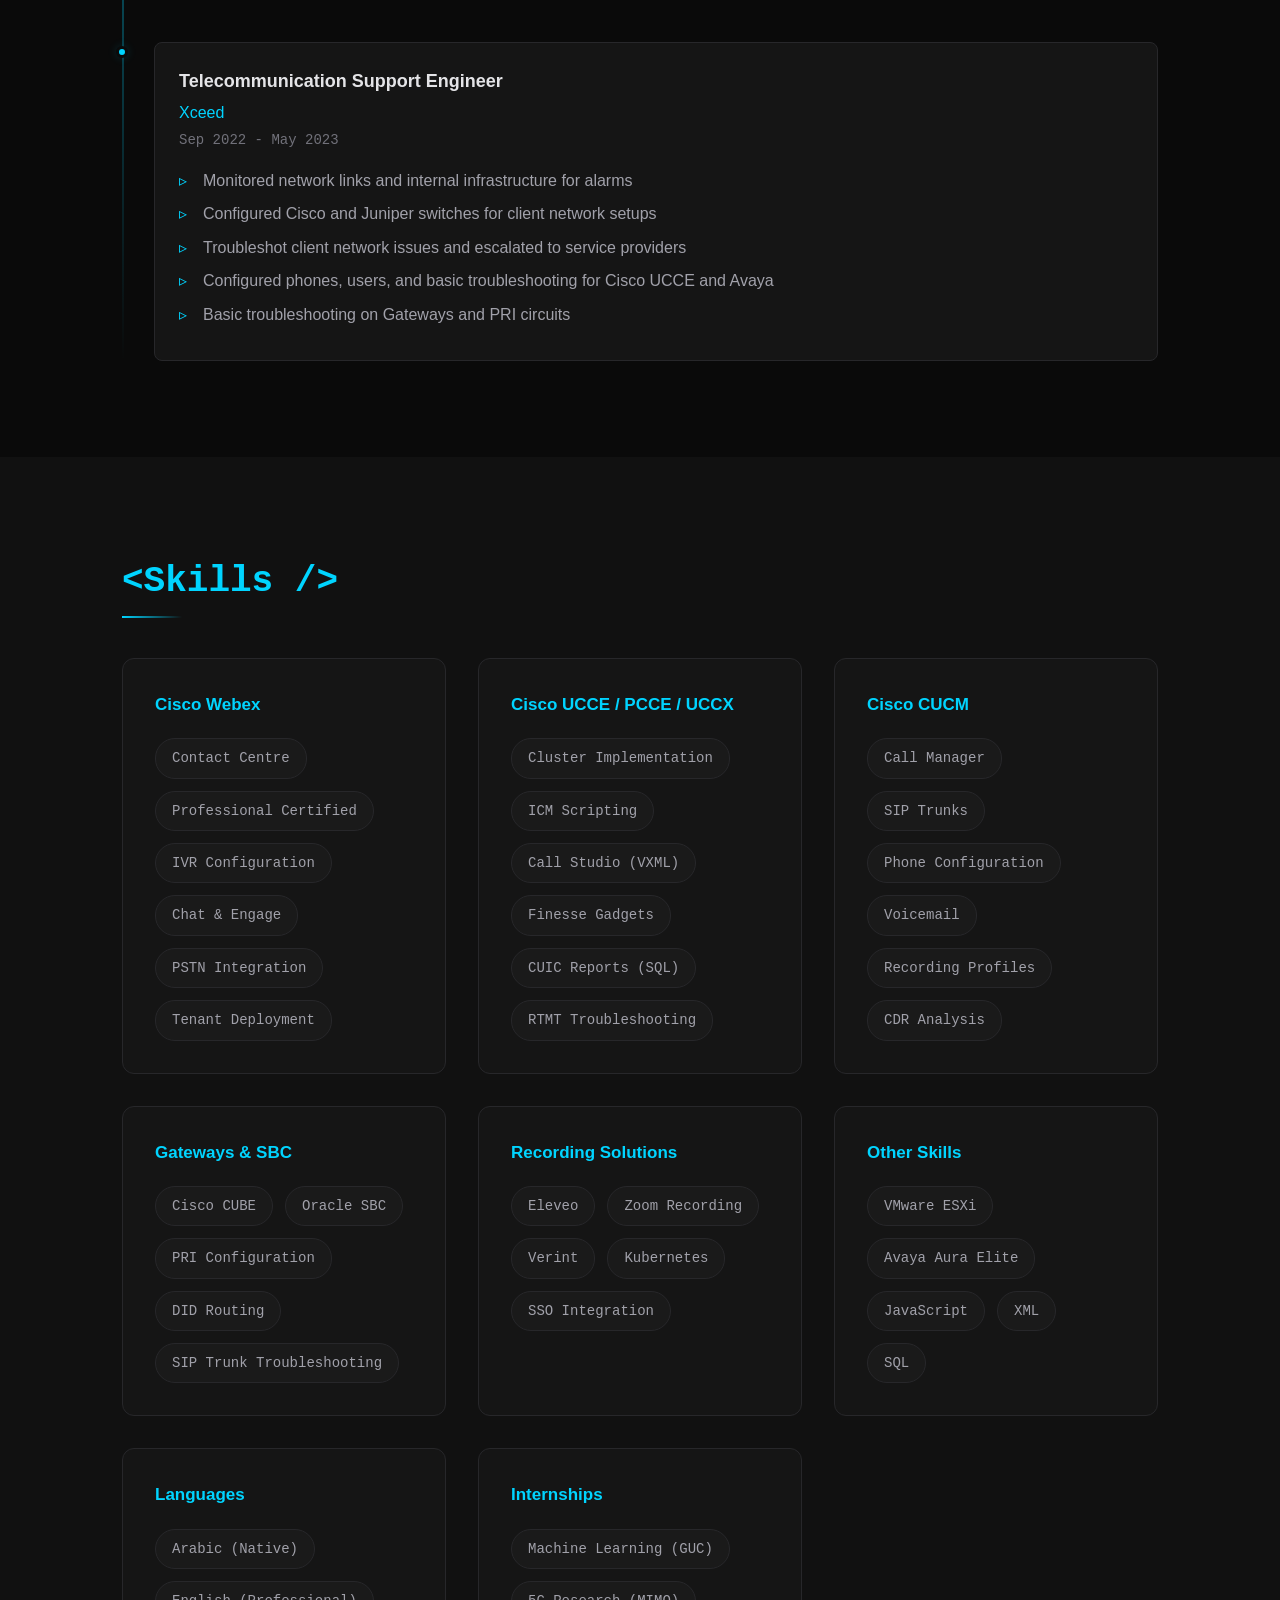
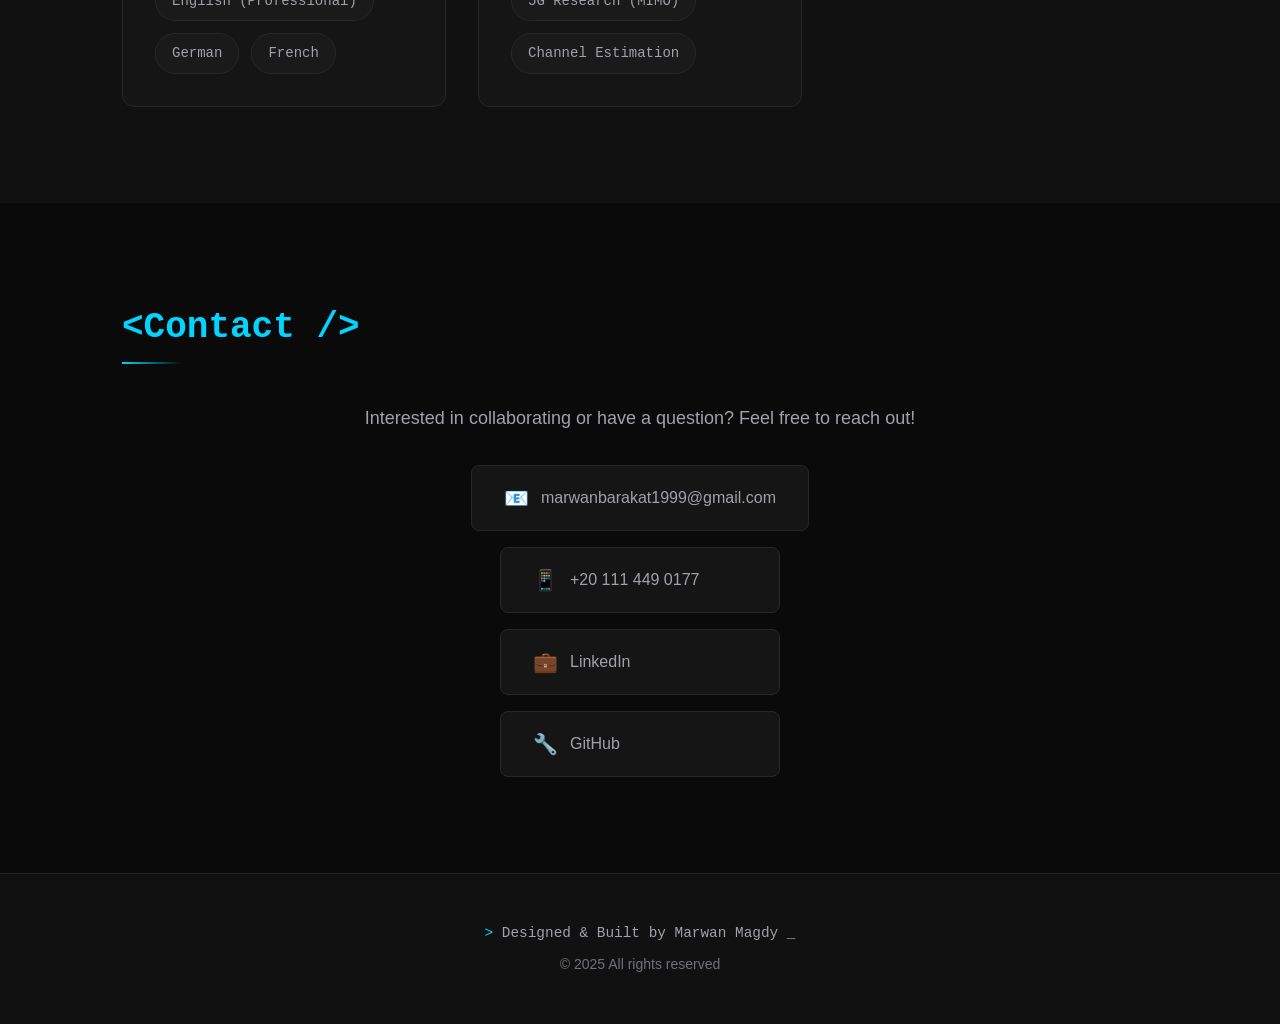
==== commit b1937820: "Update landing page with Marwan's actual information - Update title and meta description - Update he" ====
--- a/index.html
+++ b/index.html
@@ -3,8 +3,8 @@
 <head>
     <meta charset="UTF-8">
     <meta name="viewport" content="width=device-width, initial-scale=1.0">
-    <meta name="description" content="Marwan Magdy - System Engineer | GUC Graduate">
-    <title>Marwan Magdy | System Engineer</title>
+    <meta name="description" content="Marwan Magdy - Senior System Collaboration Engineer | Cisco & Voice Systems Expert">
+    <title>Marwan Magdy | System Collaboration Engineer</title>
     <link rel="stylesheet" href="style.css">
 </head>
 <body>
@@ -30,7 +30,7 @@
                     <img src="assets/tmp_4d36a9bd-c5ac-4df8-b14f-f4bf8830b914.jpeg" alt="Marwan Magdy" class="profile-image">
                 </div>
                 <h1 class="hero-title">Marwan Magdy</h1>
-                <p class="hero-subtitle">System Engineer | GUC Graduate</p>
+                <p class="hero-subtitle">Senior System Collaboration Engineer | IST Networks</p>
                 <div class="hero-typing">
                     <span class="typed-text">&gt; Building scalable systems</span>
                     <span class="cursor"></span>
@@ -49,13 +49,14 @@
             <h2 class="section-title">&lt;About /&gt;</h2>
             <div class="about-content">
                 <p class="about-text">
-                    A passionate System Engineer and graduate of the German University in Cairo (GUC).
-                    Specializing in building and maintaining robust, scalable systems that drive business success.
+                    Senior System Collaboration Engineer at IST Networks, specializing in deploying and maintaining
+                    enterprise collaboration systems (cloud and on-prem). Expert in Cisco Webex, UCCE/PCCE, CUCM,
+                    Voice Gateways, and recording solutions (Eleveo, Verint).
                 </p>
                 <p class="about-text">
-                    With a strong foundation in computer science engineering and hands-on experience in
-                    system architecture, deployment automation, and infrastructure management, I bring
-                    solutions to complex technical challenges.
+                    Communications Engineering graduate from the German University in Cairo (GUC) with hands-on
+                    experience in system implementation, troubleshooting customer issues, and maintaining
+                    system health across complex contact center environments.
                 </p>
             </div>
         </div>
@@ -68,10 +69,19 @@
             <div class="education-card">
                 <div class="education-icon">🎓</div>
                 <div class="education-details">
-                    <h3 class="education-degree">Bachelor of Science</h3>
+                    <h3 class="education-degree">Bachelor of Communications Engineering</h3>
                     <h4 class="education-school">German University in Cairo (GUC)</h4>
-                    <p class="education-field">Computer Science Engineering / System Engineering</p>
-                    <p class="education-year">Graduate</p>
+                    <p class="education-field">Communications and Electronics Engineering</p>
+                    <p class="education-year">2017 - 2022 | GPA: 2.47 (Very Good) | A+ in Bachelor Project</p>
+                </div>
+            </div>
+            <div class="education-card" style="margin-top: 1.5rem;">
+                <div class="education-icon">📜</div>
+                <div class="education-details">
+                    <h3 class="education-degree">IGCSE High School Certificate</h3>
+                    <h4 class="education-school">High School</h4>
+                    <p class="education-field">Cambridge IGCSE</p>
+                    <p class="education-year">2014 - 2017</p>
                 </div>
             </div>
         </div>
@@ -85,27 +95,51 @@
                 <div class="experience-item">
                     <div class="timeline-marker"></div>
                     <div class="experience-content">
-                        <h3 class="experience-title">System Engineer</h3>
-                        <p class="experience-company">Company Name</p>
-                        <p class="experience-period">Present</p>
+                        <h3 class="experience-title">Senior System Collaboration Engineer</h3>
+                        <p class="experience-company">IST Networks</p>
+                        <p class="experience-period">Dec 2024 - Present</p>
                         <ul class="experience-description">
-                            <li>Designing and implementing scalable system architectures</li>
-                            <li>Automating deployment processes and infrastructure management</li>
-                            <li>Monitoring system performance and optimizing resources</li>
-                            <li>Collaborating with development teams on system integration</li>
+                            <li>Deploying collaboration systems (cloud and on-prem) for enterprise customers</li>
+                            <li>Cisco Webex Contact Centre - tenant deployment, IVR, chat, PSTN integration</li>
+                            <li>Cisco UCCE/PCCE/UCCX - cluster implementation, upgrades, ICM scripting, CUIC reports</li>
+                            <li>Cisco CUCM - implementation, phone configuration, SIP trunks, voicemail, recording</li>
+                            <li>Gateways/CUBE/Oracle SBC - implementation, PRI configuration, SIP trunk troubleshooting</li>
+                            <li>Eleveo/Zoom Recording - Active/Passive recorders, Kubernetes replay server, SSO integration</li>
+                            <li>Verint - implementation, recorder setup, cipher trust migration</li>
+                            <li>Virtualization - VM creation, ESXi upgrades, cloning and modification</li>
                         </ul>
                     </div>
                 </div>
                 <div class="experience-item">
                     <div class="timeline-marker"></div>
                     <div class="experience-content">
-                        <h3 class="experience-title">Junior System Engineer</h3>
-                        <p class="experience-company">Previous Company</p>
-                        <p class="experience-period">Previous</p>
+                        <h3 class="experience-title">Voice Engineer</h3>
+                        <p class="experience-company">Xceed CC BPO</p>
+                        <p class="experience-period">May 2023 - Dec 2024</p>
                         <ul class="experience-description">
-                            <li>Assisted in system design and implementation</li>
-                            <li>Gained experience in cloud platforms and DevOps tools</li>
-                            <li>Participated in on-call rotation for system maintenance</li>
+                            <li>Supervised UCCE upgrade from version 11.6 to 12.6 with vendor</li>
+                            <li>Full diagnostic checks on all UCCE servers (CLI and Windows)</li>
+                            <li>Created IVR scripts from script editor and API integrations using Cisco Call Studio</li>
+                            <li>Created and edited CUIC reports using Report Definition (SQL) and Report View</li>
+                            <li>Developed customized Finesse gadgets using XML and JavaScript</li>
+                            <li>Configured Avaya Aura Elite Solution - servers, VMs, agents, phones, IVR</li>
+                            <li>Configured SIP Trunks and PRI routing from DID to DN</li>
+                            <li>Supervised Verint/ECRA recording system implementation and troubleshooting</li>
+                        </ul>
+                    </div>
+                </div>
+                <div class="experience-item">
+                    <div class="timeline-marker"></div>
+                    <div class="experience-content">
+                        <h3 class="experience-title">Telecommunication Support Engineer</h3>
+                        <p class="experience-company">Xceed</p>
+                        <p class="experience-period">Sep 2022 - May 2023</p>
+                        <ul class="experience-description">
+                            <li>Monitored network links and internal infrastructure for alarms</li>
+                            <li>Configured Cisco and Juniper switches for client network setups</li>
+                            <li>Troubleshot client network issues and escalated to service providers</li>
+                            <li>Configured phones, users, and basic troubleshooting for Cisco UCCE and Avaya</li>
+                            <li>Basic troubleshooting on Gateways and PRI circuits</li>
                         </ul>
                     </div>
                 </div>
@@ -119,41 +153,83 @@
             <h2 class="section-title">&lt;Skills /&gt;</h2>
             <div class="skills-grid">
                 <div class="skill-category">
-                    <h3 class="skill-category-title">Systems & Infrastructure</h3>
-                    <div class="skill-tags">
-                        <span class="skill-tag">Linux</span>
-                        <span class="skill-tag">Docker</span>
+                    <h3 class="skill-category-title">Cisco Webex</h3>
+                    <div class="skill-tags">
+                        <span class="skill-tag">Contact Centre</span>
+                        <span class="skill-tag">Professional Certified</span>
+                        <span class="skill-tag">IVR Configuration</span>
+                        <span class="skill-tag">Chat & Engage</span>
+                        <span class="skill-tag">PSTN Integration</span>
+                        <span class="skill-tag">Tenant Deployment</span>
+                    </div>
+                </div>
+                <div class="skill-category">
+                    <h3 class="skill-category-title">Cisco UCCE / PCCE / UCCX</h3>
+                    <div class="skill-tags">
+                        <span class="skill-tag">Cluster Implementation</span>
+                        <span class="skill-tag">ICM Scripting</span>
+                        <span class="skill-tag">Call Studio (VXML)</span>
+                        <span class="skill-tag">Finesse Gadgets</span>
+                        <span class="skill-tag">CUIC Reports (SQL)</span>
+                        <span class="skill-tag">RTMT Troubleshooting</span>
+                    </div>
+                </div>
+                <div class="skill-category">
+                    <h3 class="skill-category-title">Cisco CUCM</h3>
+                    <div class="skill-tags">
+                        <span class="skill-tag">Call Manager</span>
+                        <span class="skill-tag">SIP Trunks</span>
+                        <span class="skill-tag">Phone Configuration</span>
+                        <span class="skill-tag">Voicemail</span>
+                        <span class="skill-tag">Recording Profiles</span>
+                        <span class="skill-tag">CDR Analysis</span>
+                    </div>
+                </div>
+                <div class="skill-category">
+                    <h3 class="skill-category-title">Gateways & SBC</h3>
+                    <div class="skill-tags">
+                        <span class="skill-tag">Cisco CUBE</span>
+                        <span class="skill-tag">Oracle SBC</span>
+                        <span class="skill-tag">PRI Configuration</span>
+                        <span class="skill-tag">DID Routing</span>
+                        <span class="skill-tag">SIP Trunk Troubleshooting</span>
+                    </div>
+                </div>
+                <div class="skill-category">
+                    <h3 class="skill-category-title">Recording Solutions</h3>
+                    <div class="skill-tags">
+                        <span class="skill-tag">Eleveo</span>
+                        <span class="skill-tag">Zoom Recording</span>
+                        <span class="skill-tag">Verint</span>
                         <span class="skill-tag">Kubernetes</span>
-                        <span class="skill-tag">AWS</span>
-                        <span class="skill-tag">CI/CD</span>
-                    </div>
-                </div>
-                <div class="skill-category">
-                    <h3 class="skill-category-title">Programming</h3>
-                    <div class="skill-tags">
-                        <span class="skill-tag">Python</span>
-                        <span class="skill-tag">Bash</span>
-                        <span class="skill-tag">Go</span>
+                        <span class="skill-tag">SSO Integration</span>
+                    </div>
+                </div>
+                <div class="skill-category">
+                    <h3 class="skill-category-title">Other Skills</h3>
+                    <div class="skill-tags">
+                        <span class="skill-tag">VMware ESXi</span>
+                        <span class="skill-tag">Avaya Aura Elite</span>
+                        <span class="skill-tag">JavaScript</span>
+                        <span class="skill-tag">XML</span>
                         <span class="skill-tag">SQL</span>
                     </div>
                 </div>
                 <div class="skill-category">
-                    <h3 class="skill-category-title">Tools & Technologies</h3>
-                    <div class="skill-tags">
-                        <span class="skill-tag">Git</span>
-                        <span class="skill-tag">Terraform</span>
-                        <span class="skill-tag">Ansible</span>
-                        <span class="skill-tag">Jenkins</span>
-                        <span class="skill-tag">Grafana</span>
-                    </div>
-                </div>
-                <div class="skill-category">
-                    <h3 class="skill-category-title">Soft Skills</h3>
-                    <div class="skill-tags">
-                        <span class="skill-tag">Problem Solving</span>
-                        <span class="skill-tag">Team Collaboration</span>
-                        <span class="skill-tag">Communication</span>
-                        <span class="skill-tag">Continuous Learning</span>
+                    <h3 class="skill-category-title">Languages</h3>
+                    <div class="skill-tags">
+                        <span class="skill-tag">Arabic (Native)</span>
+                        <span class="skill-tag">English (Professional)</span>
+                        <span class="skill-tag">German</span>
+                        <span class="skill-tag">French</span>
+                    </div>
+                </div>
+                <div class="skill-category">
+                    <h3 class="skill-category-title">Internships</h3>
+                    <div class="skill-tags">
+                        <span class="skill-tag">Machine Learning (GUC)</span>
+                        <span class="skill-tag">5G Research (MIMO)</span>
+                        <span class="skill-tag">Channel Estimation</span>
                     </div>
                 </div>
             </div>
@@ -169,15 +245,19 @@
                     Interested in collaborating or have a question? Feel free to reach out!
                 </p>
                 <div class="contact-links">
-                    <a href="mailto:marwan@example.com" class="contact-link">
+                    <a href="mailto:marwanbarakat1999@gmail.com" class="contact-link">
                         <span class="contact-icon">📧</span>
-                        <span>marwan@example.com</span>
+                        <span>marwanbarakat1999@gmail.com</span>
                     </a>
-                    <a href="https://linkedin.com/in/marwanmagdy" target="_blank" class="contact-link">
+                    <a href="tel:+201114490177" class="contact-link">
+                        <span class="contact-icon">📱</span>
+                        <span>+20 111 449 0177</span>
+                    </a>
+                    <a href="https://linkedin.com/in/marwanbarakat1999" target="_blank" class="contact-link">
                         <span class="contact-icon">💼</span>
                         <span>LinkedIn</span>
                     </a>
-                    <a href="https://github.com/marwanmagdy" target="_blank" class="contact-link">
+                    <a href="https://github.com/marwanbarakat1999" target="_blank" class="contact-link">
                         <span class="contact-icon">🔧</span>
                         <span>GitHub</span>
                     </a>
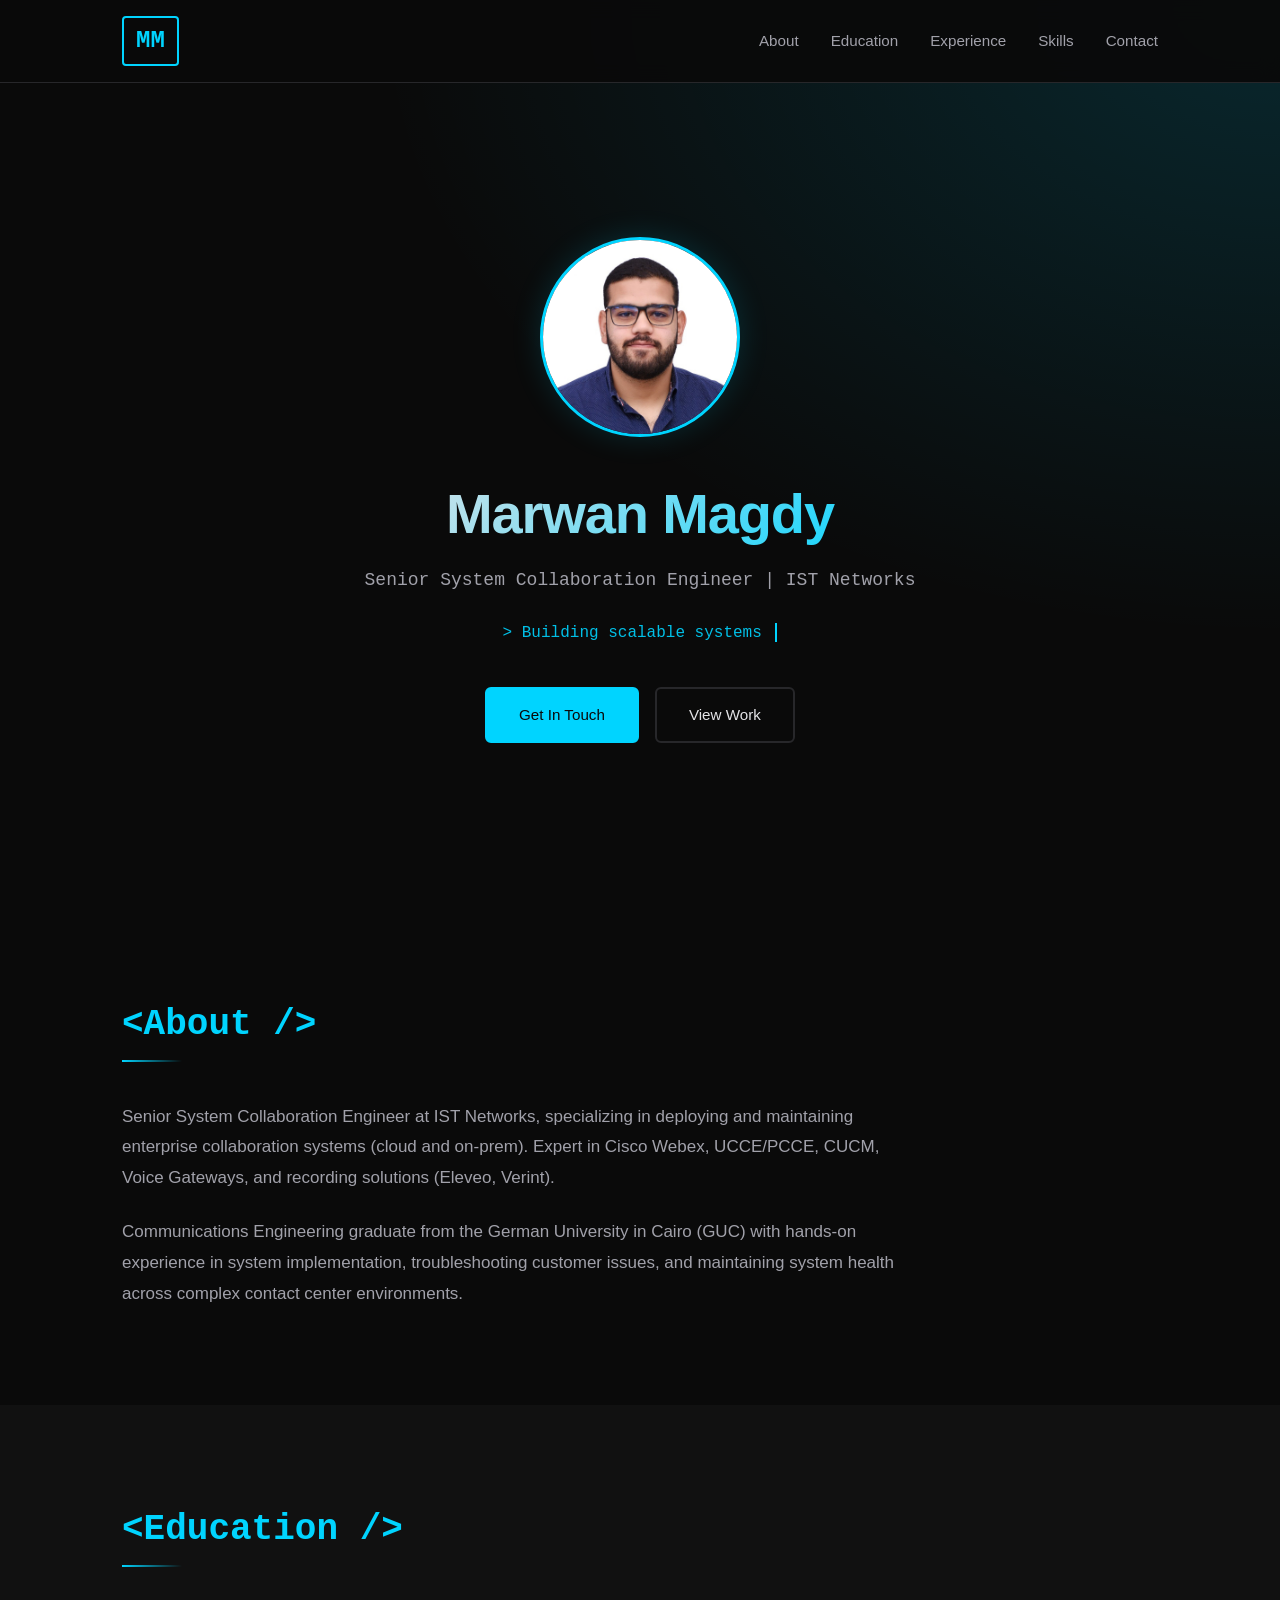
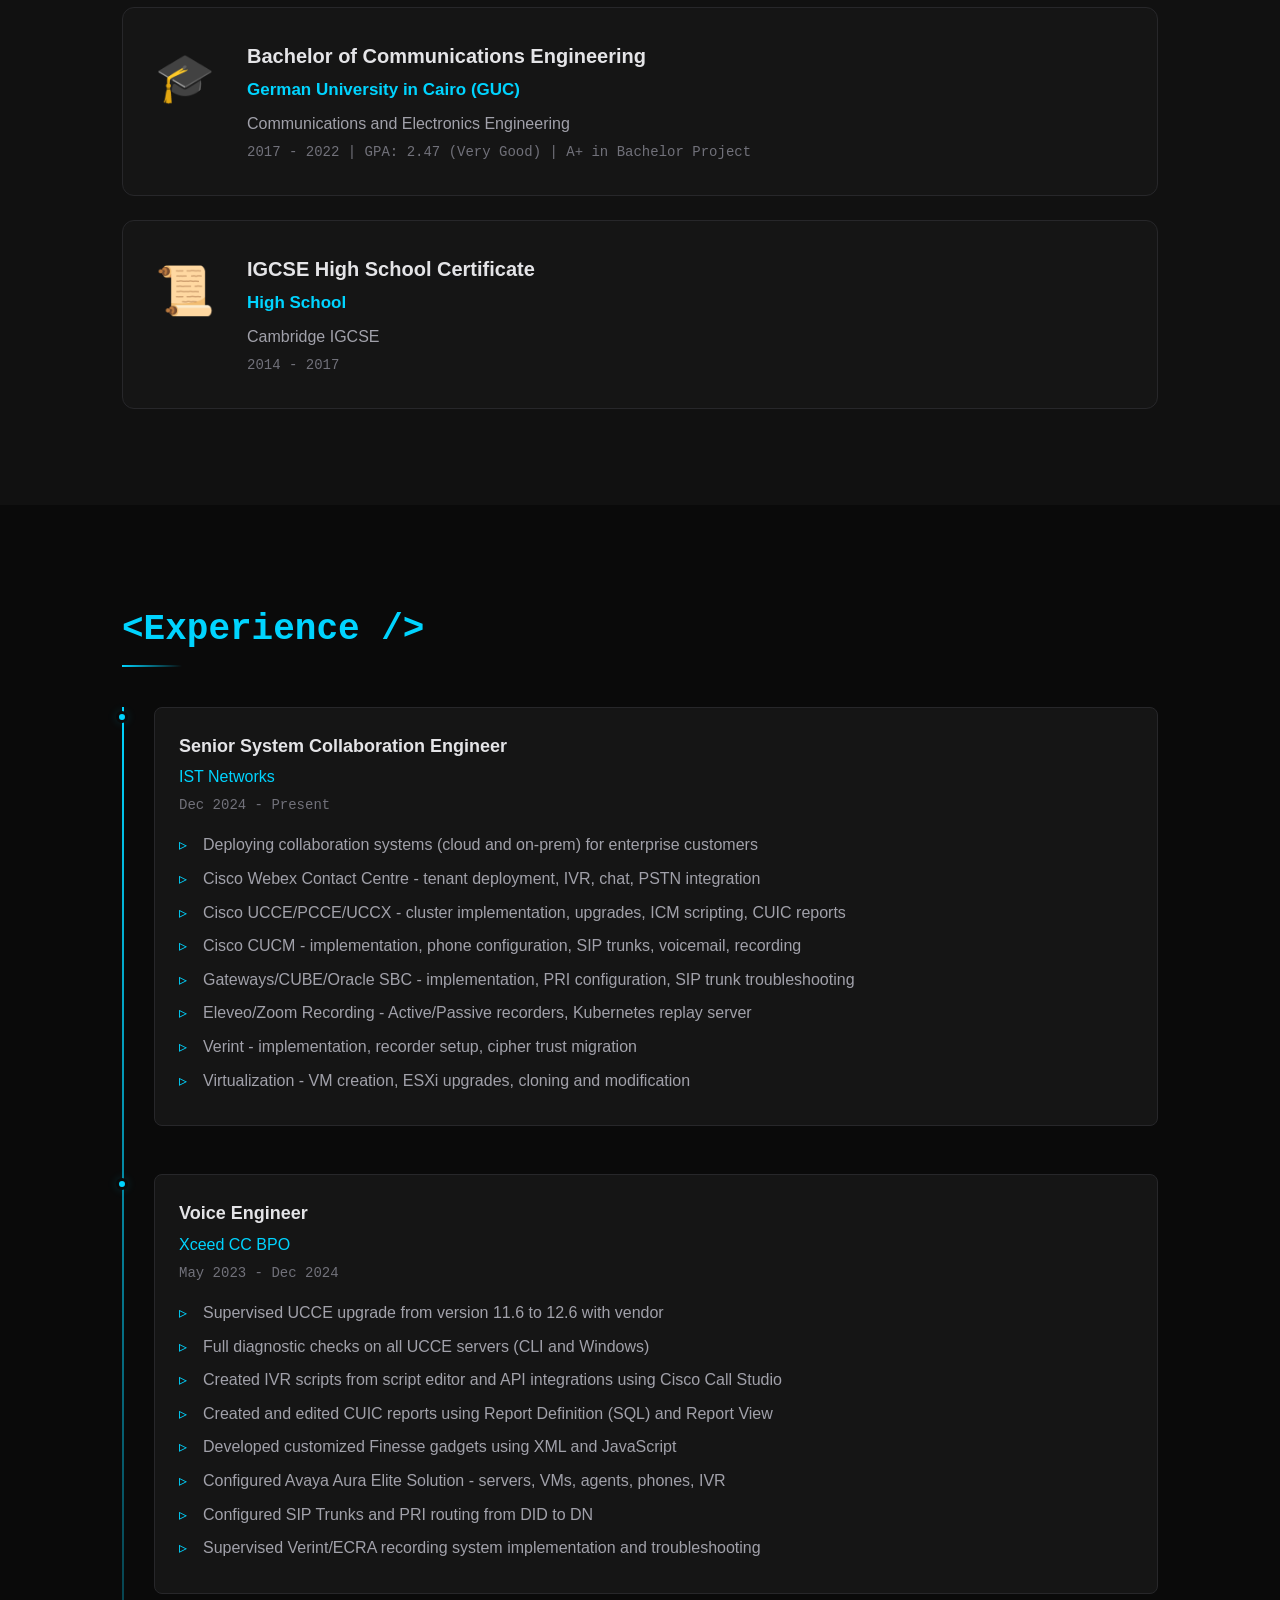
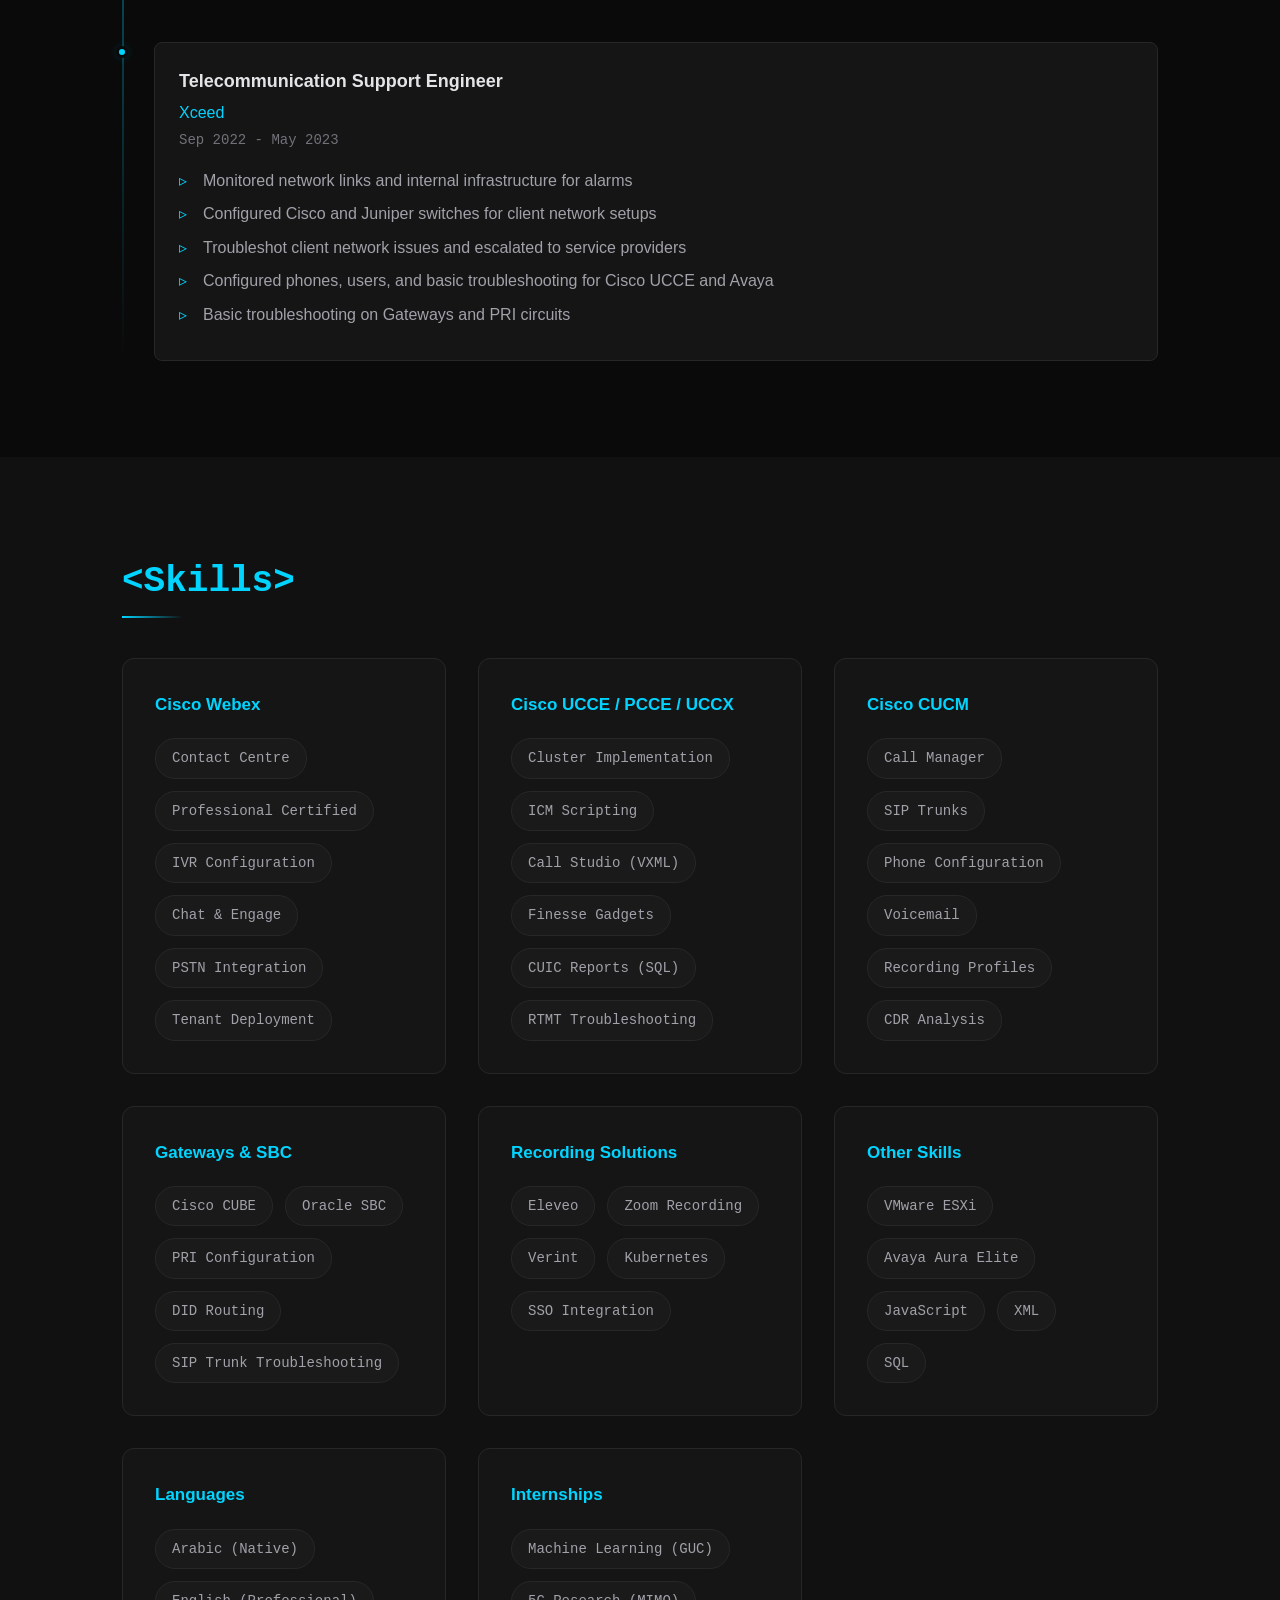
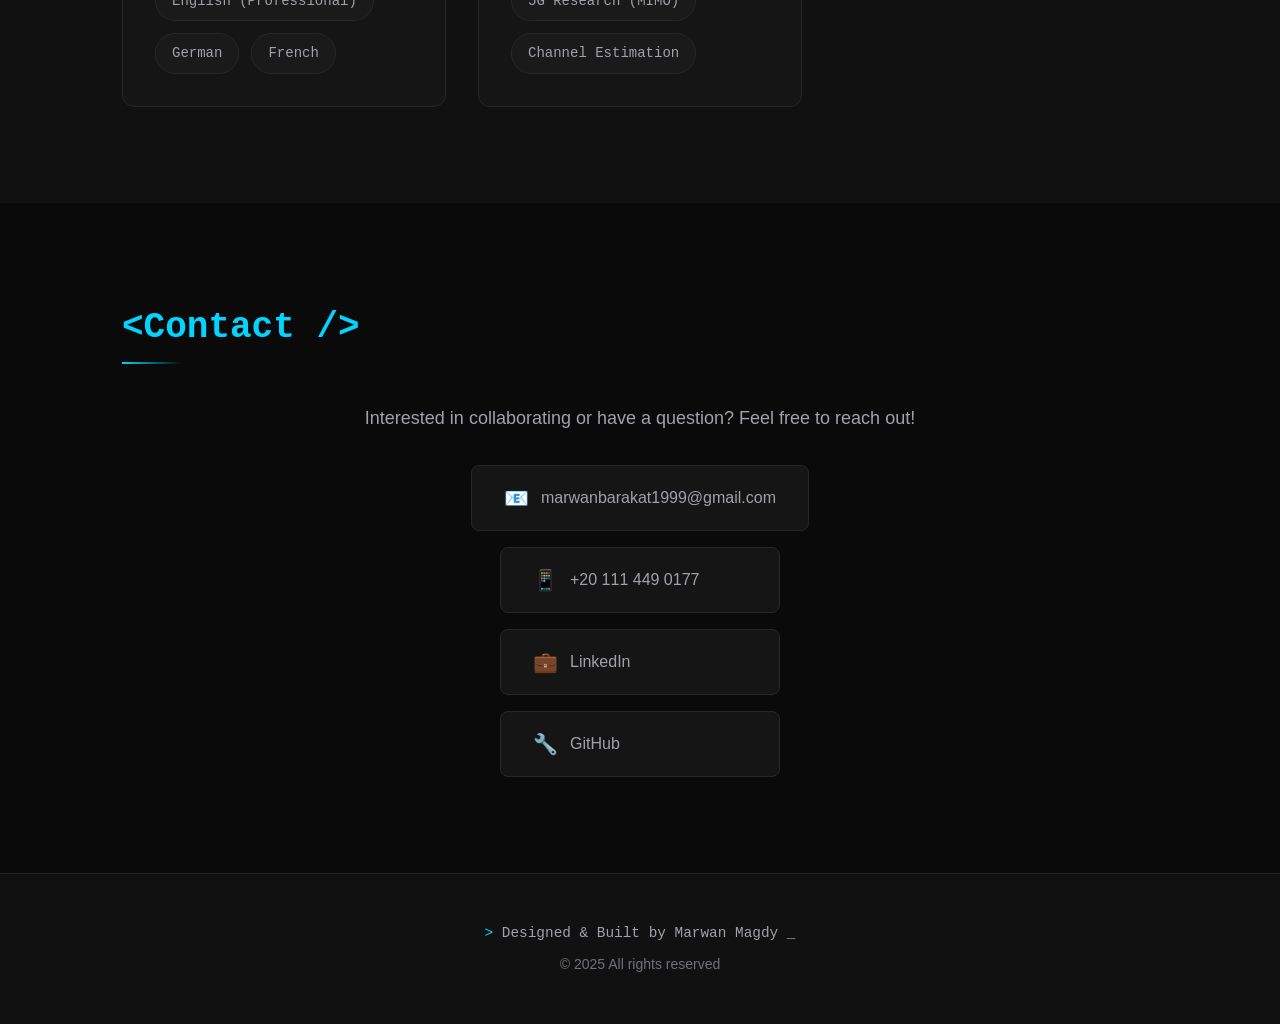
==== commit 964cef77: "Update .gitignore and fix minor content issues - Simplify .gitignore to exclude CLAUDE.md and .claud" ====
--- a/index.html
+++ b/index.html
@@ -104,7 +104,7 @@
                             <li>Cisco UCCE/PCCE/UCCX - cluster implementation, upgrades, ICM scripting, CUIC reports</li>
                             <li>Cisco CUCM - implementation, phone configuration, SIP trunks, voicemail, recording</li>
                             <li>Gateways/CUBE/Oracle SBC - implementation, PRI configuration, SIP trunk troubleshooting</li>
-                            <li>Eleveo/Zoom Recording - Active/Passive recorders, Kubernetes replay server, SSO integration</li>
+                            <li>Eleveo/Zoom Recording - Active/Passive recorders, Kubernetes replay server</li>
                             <li>Verint - implementation, recorder setup, cipher trust migration</li>
                             <li>Virtualization - VM creation, ESXi upgrades, cloning and modification</li>
                         </ul>
@@ -150,7 +150,7 @@
     <!-- Skills Section -->
     <section id="skills" class="section skills">
         <div class="container">
-            <h2 class="section-title">&lt;Skills /&gt;</h2>
+            <h2 class="section-title">&lt;Skills&gt;</h2>
             <div class="skills-grid">
                 <div class="skill-category">
                     <h3 class="skill-category-title">Cisco Webex</h3>
@@ -253,7 +253,7 @@
                         <span class="contact-icon">📱</span>
                         <span>+20 111 449 0177</span>
                     </a>
-                    <a href="https://linkedin.com/in/marwanbarakat1999" target="_blank" class="contact-link">
+                    <a href="https://www.linkedin.com/in/marwan1999/" target="_blank" class="contact-link">
                         <span class="contact-icon">💼</span>
                         <span>LinkedIn</span>
                     </a>
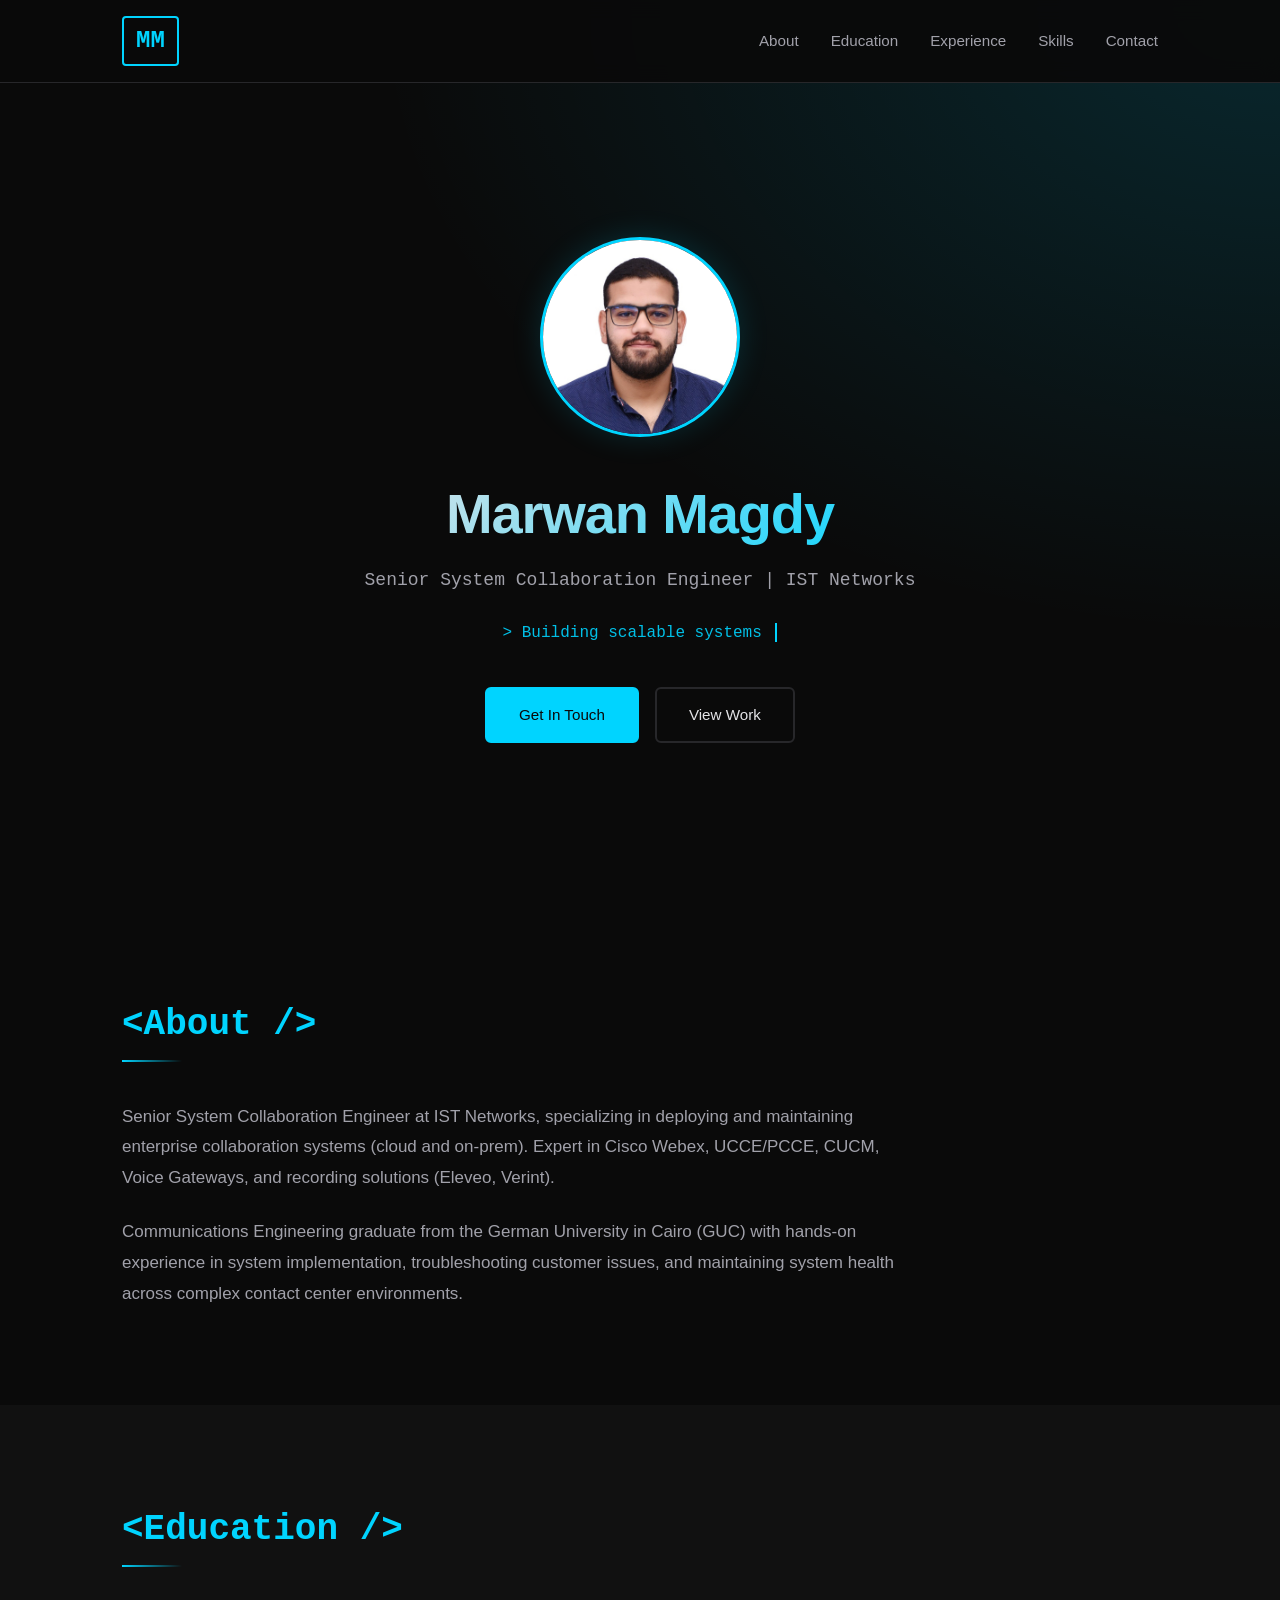
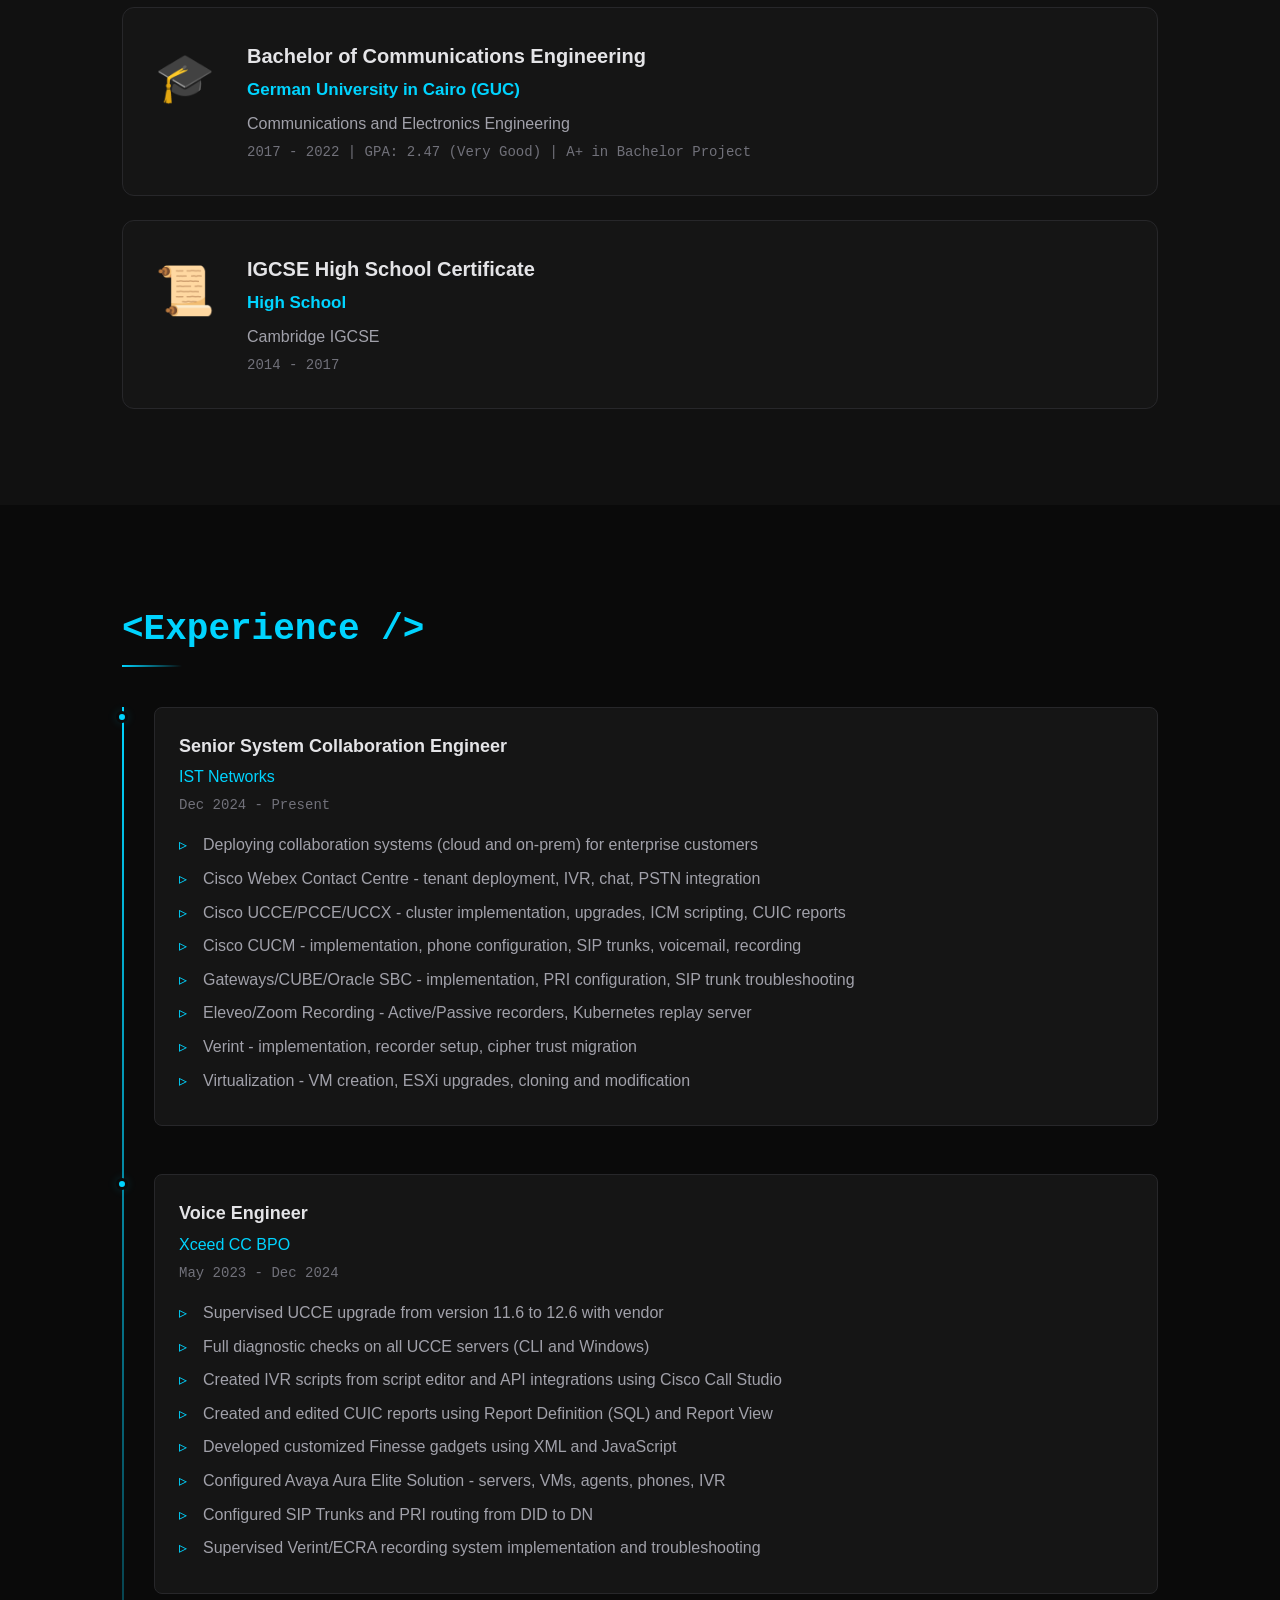
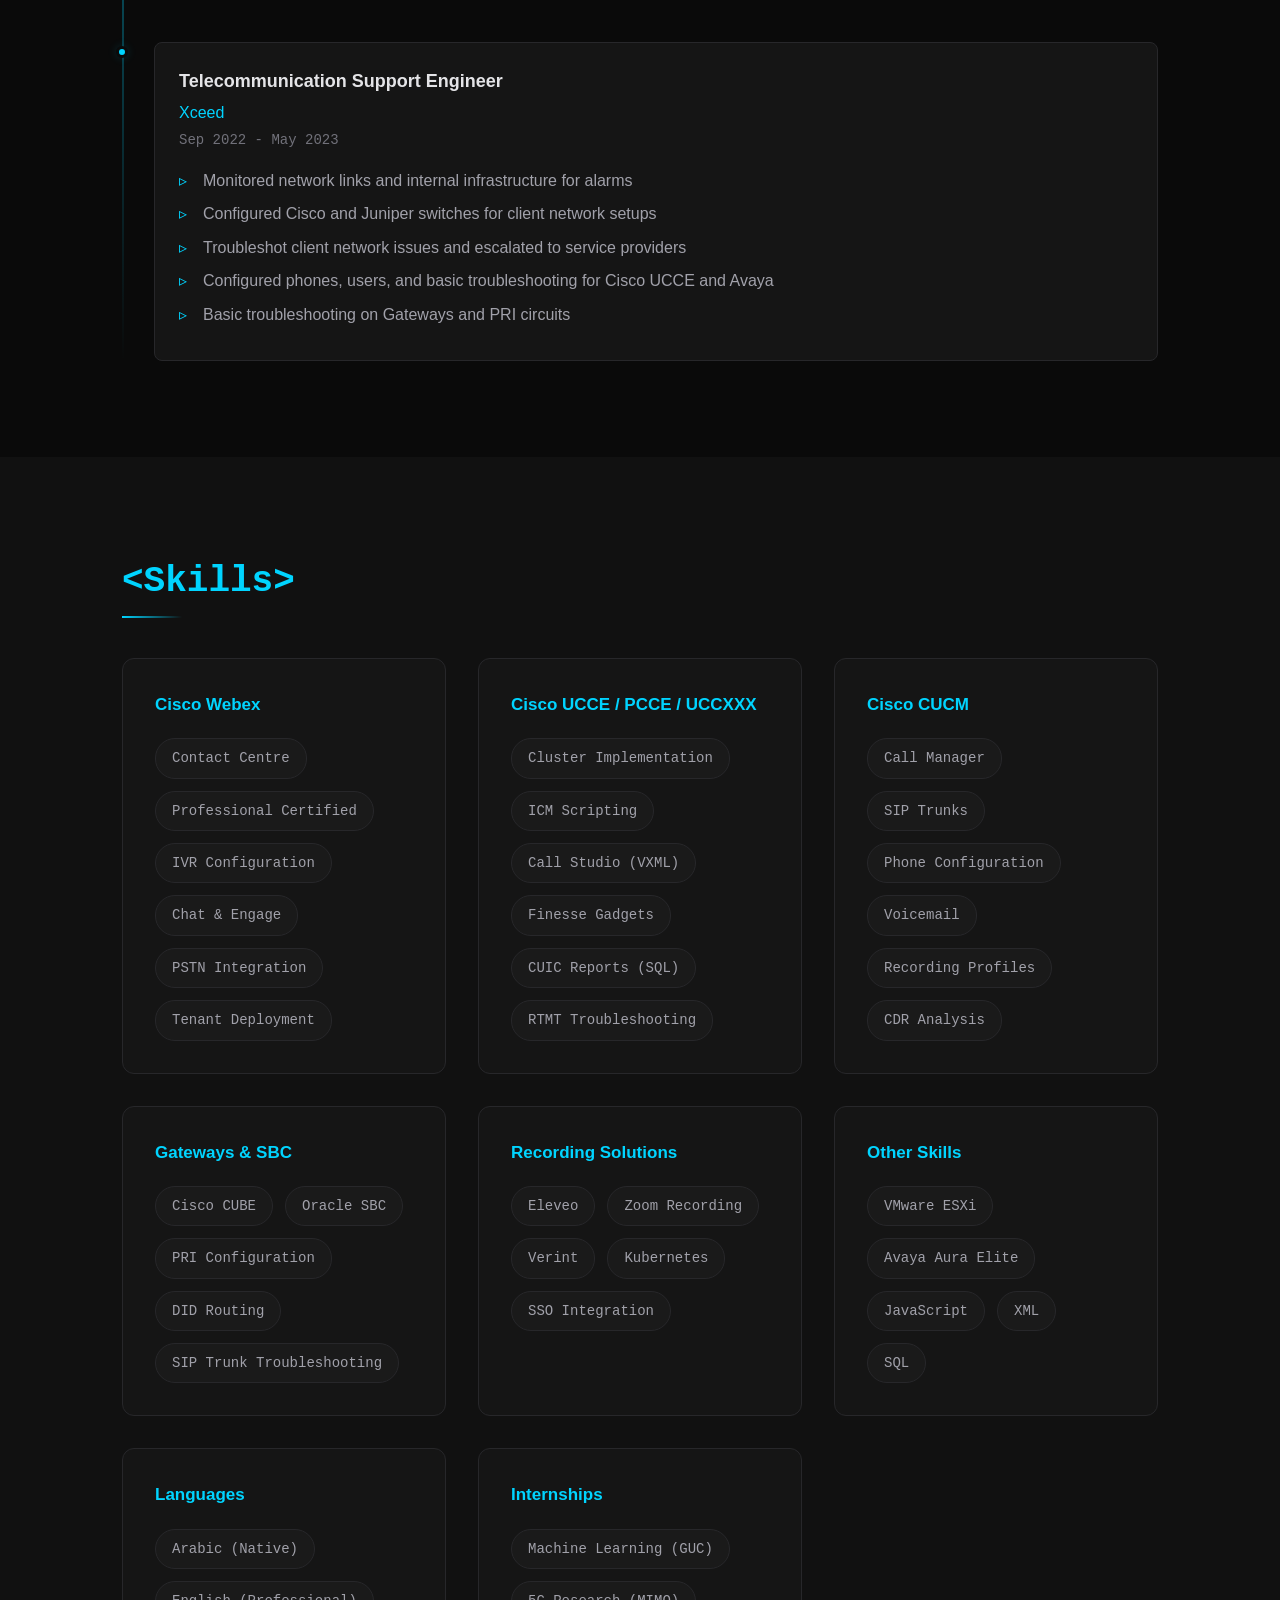
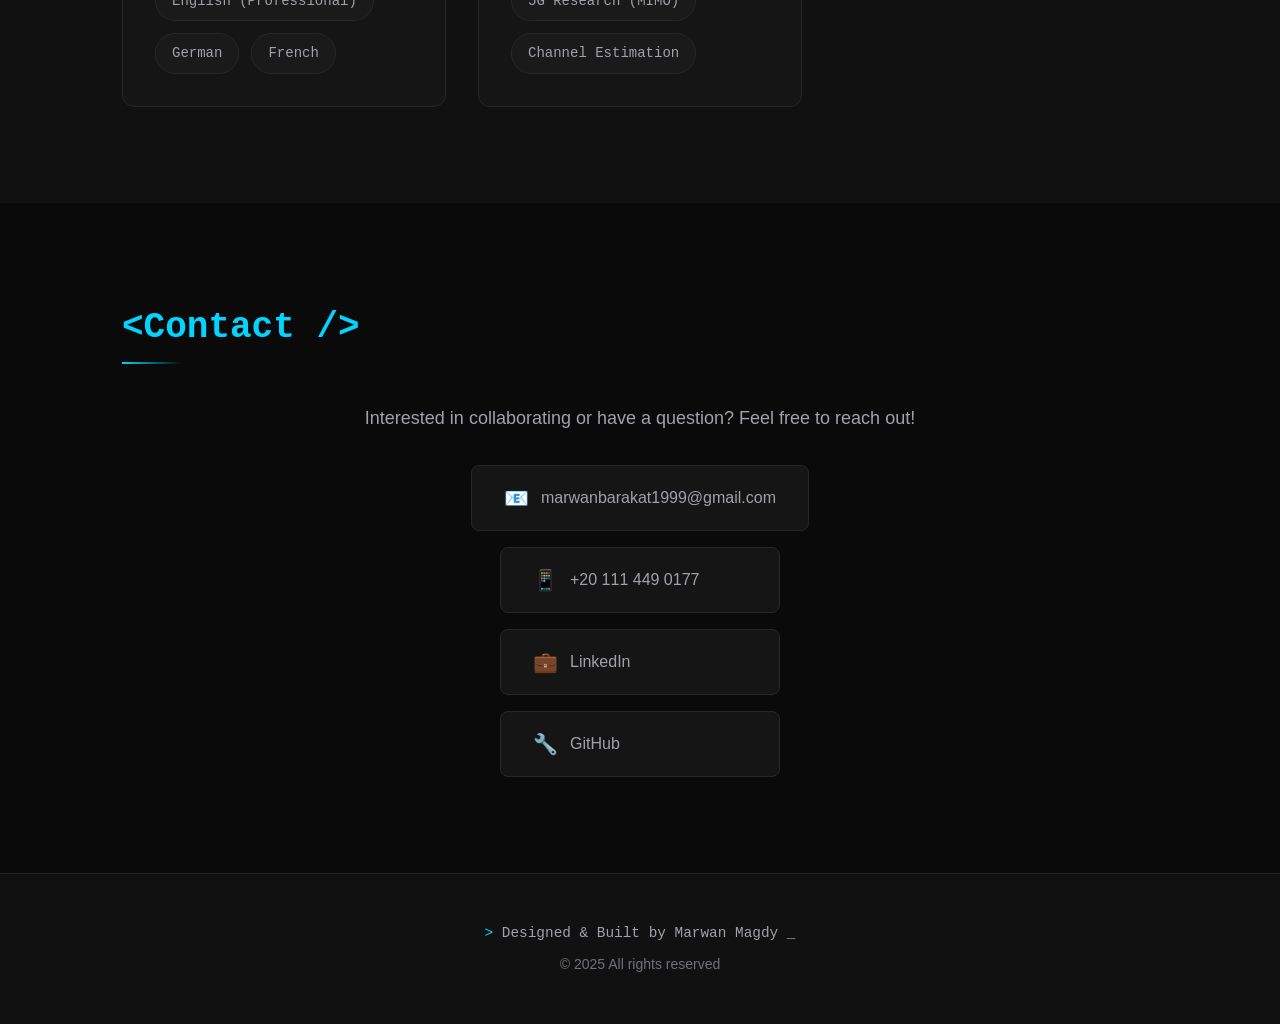
==== commit 32b6bbf0: "Update index.html" ====
--- a/index.html
+++ b/index.html
@@ -164,7 +164,7 @@
                     </div>
                 </div>
                 <div class="skill-category">
-                    <h3 class="skill-category-title">Cisco UCCE / PCCE / UCCX</h3>
+                    <h3 class="skill-category-title">Cisco UCCE / PCCE / UCCXXX</h3>
                     <div class="skill-tags">
                         <span class="skill-tag">Cluster Implementation</span>
                         <span class="skill-tag">ICM Scripting</span>
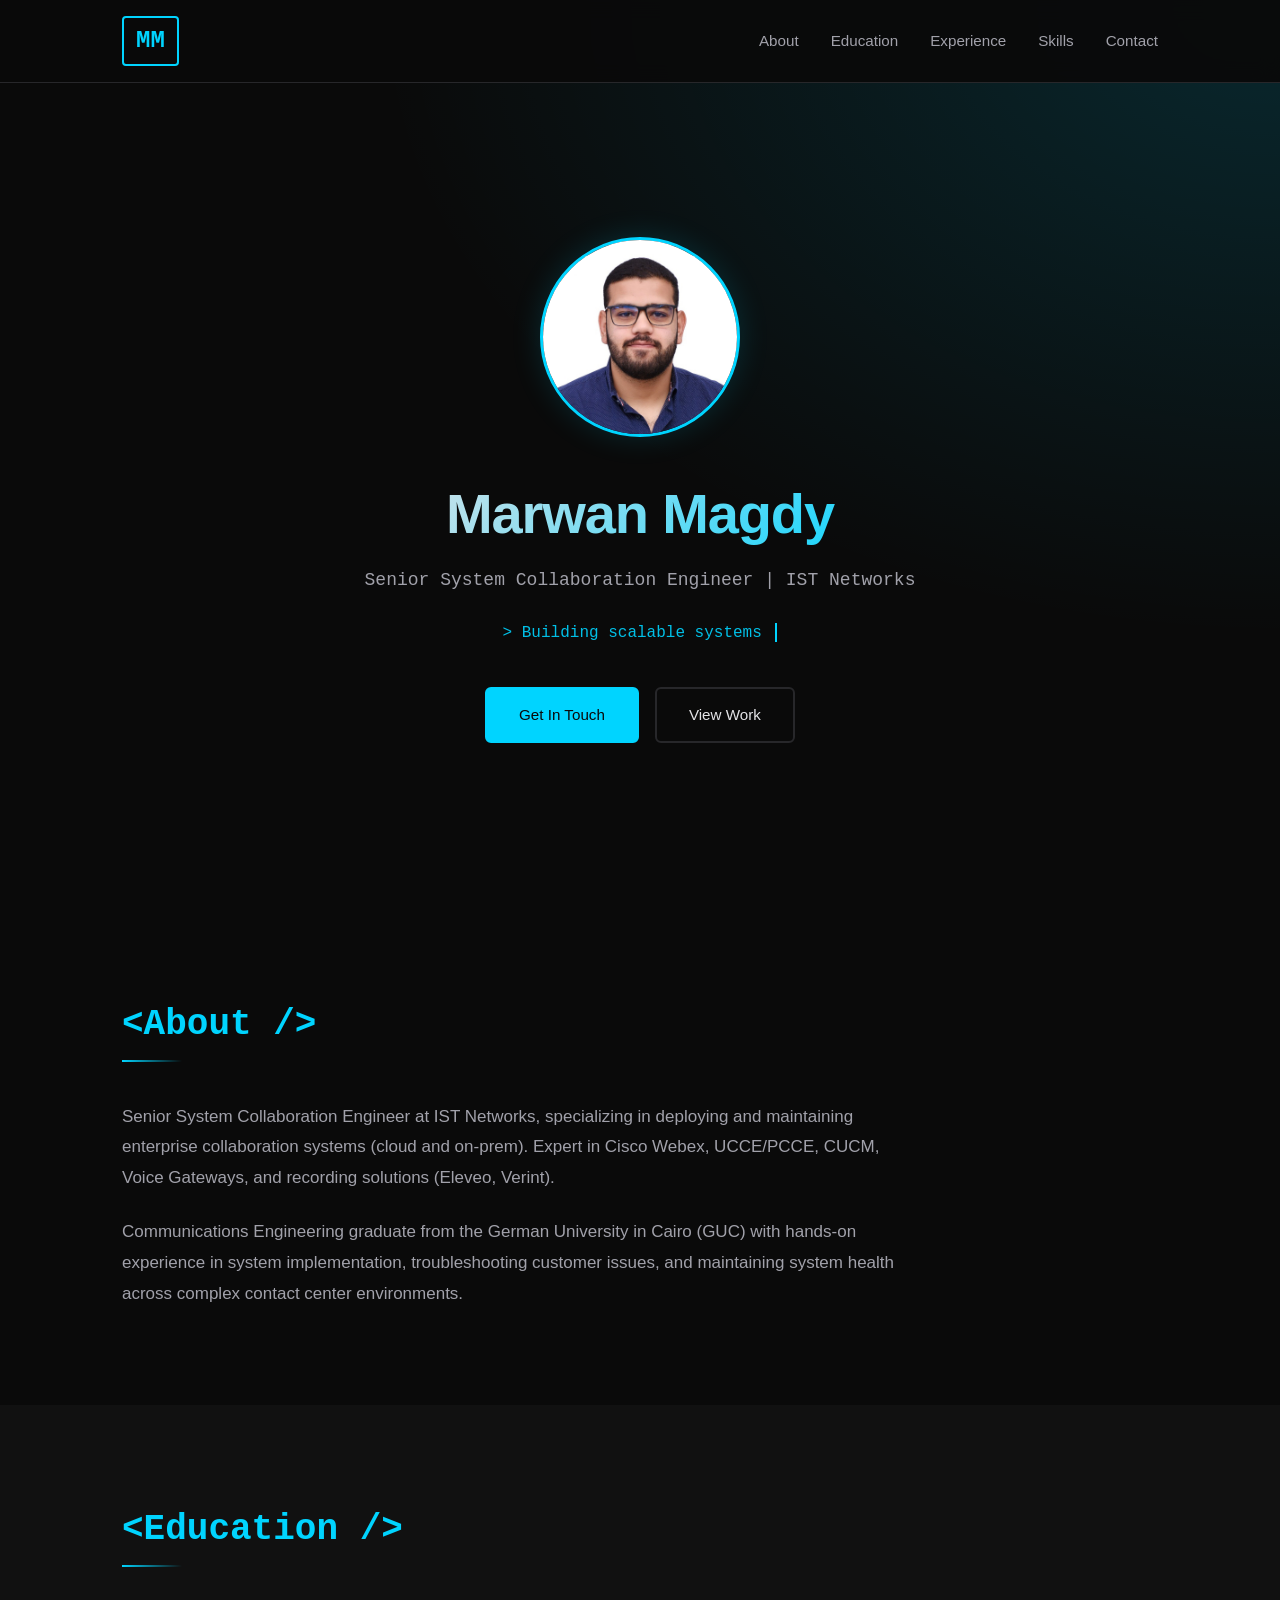
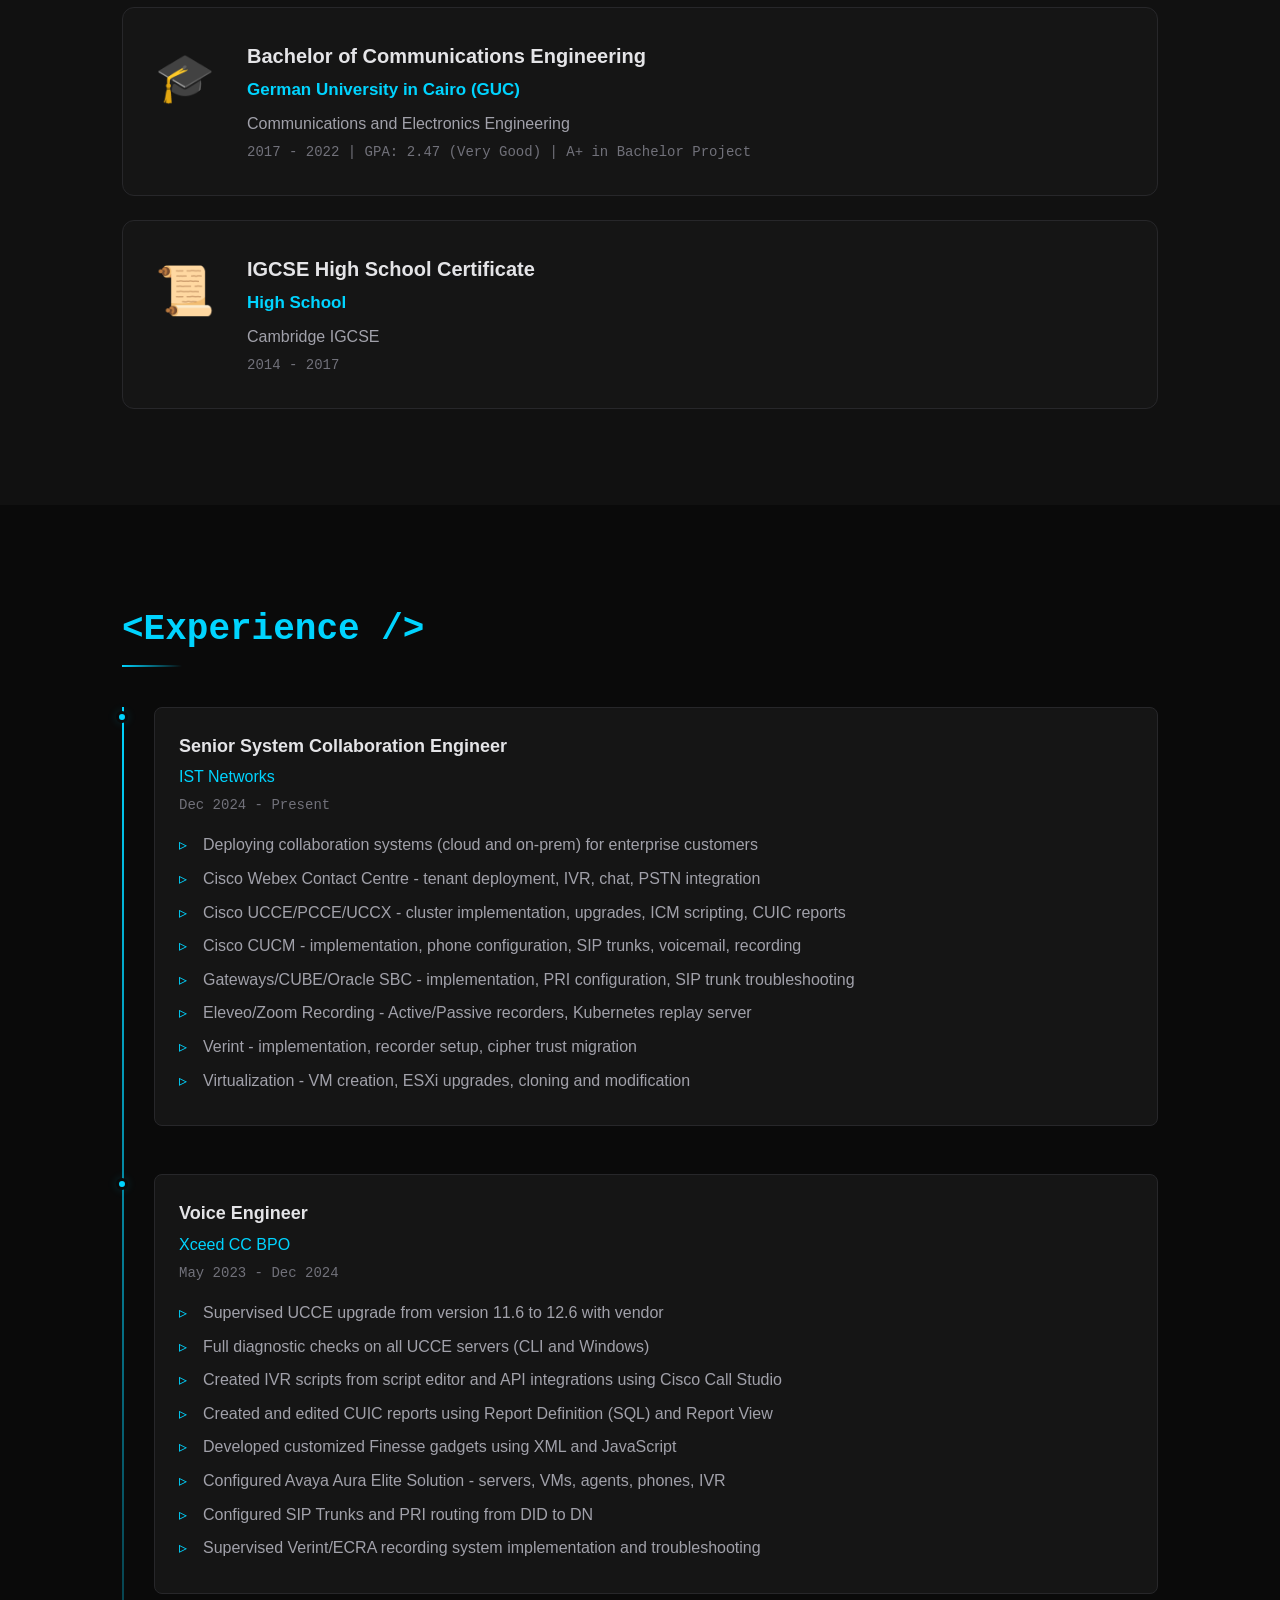
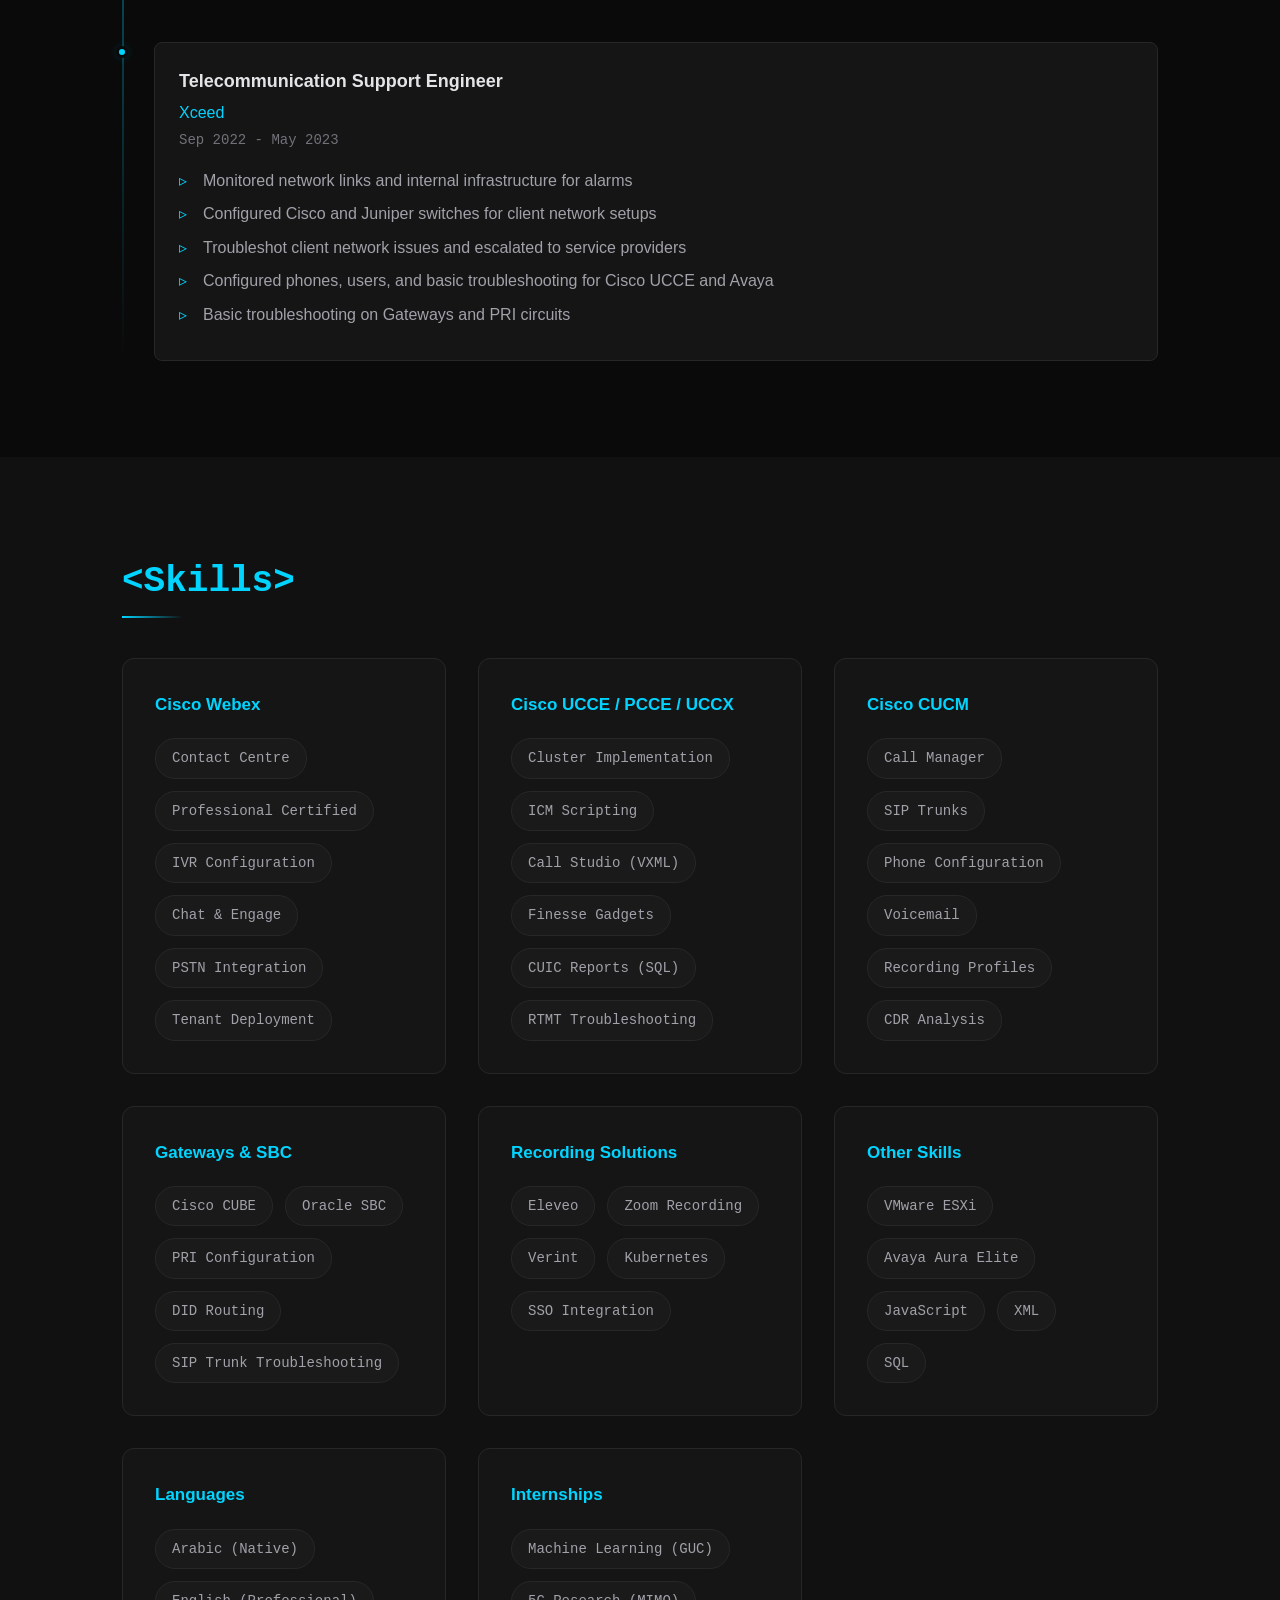
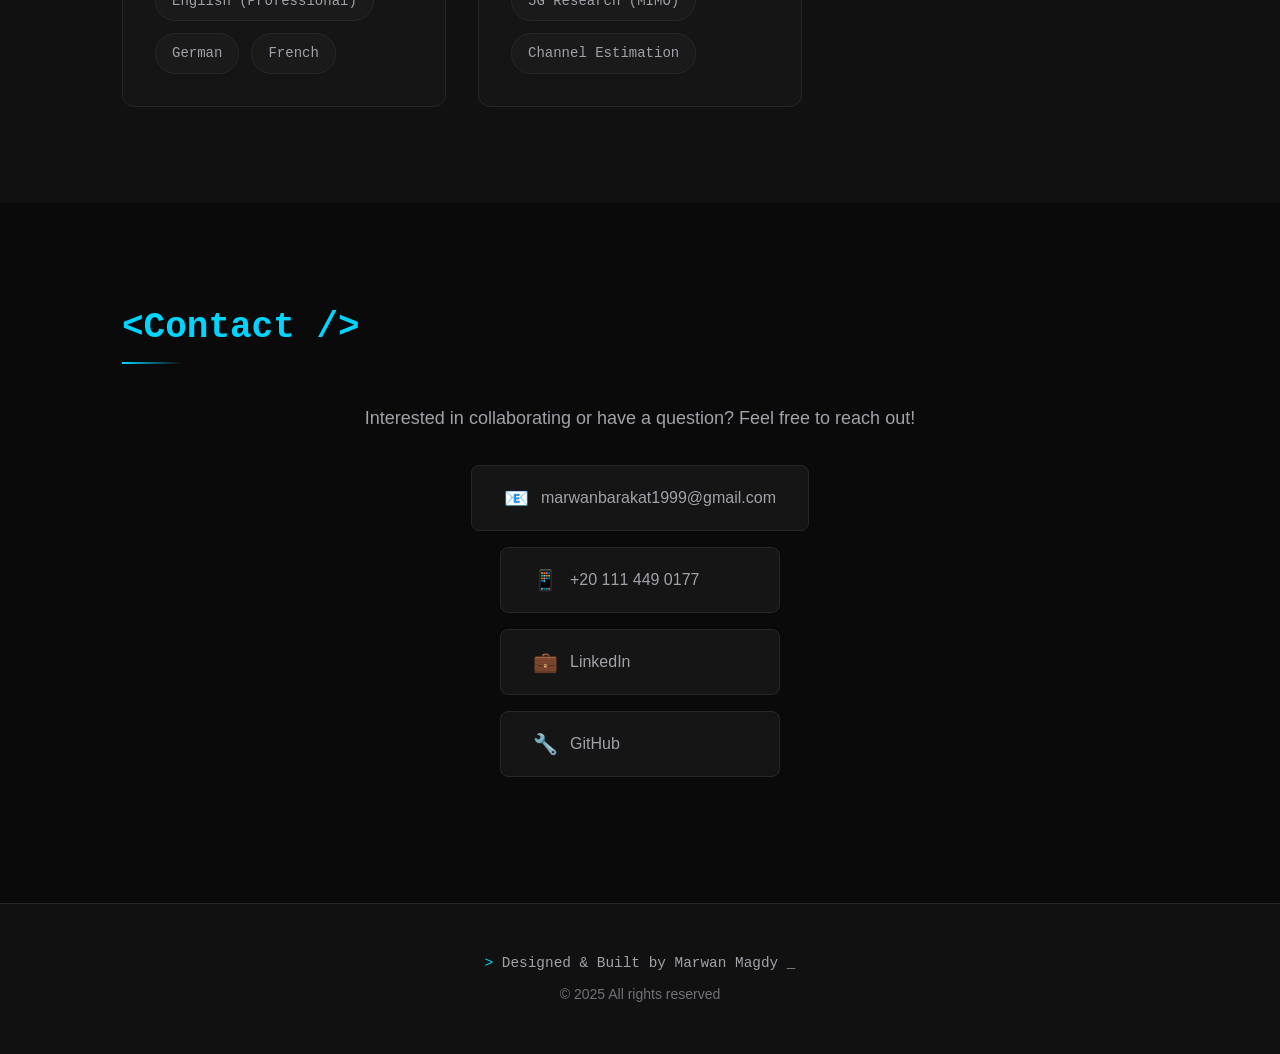
==== commit 68a80dc3: "Update index.html" ====
--- a/index.html
+++ b/index.html
@@ -164,7 +164,7 @@
                     </div>
                 </div>
                 <div class="skill-category">
-                    <h3 class="skill-category-title">Cisco UCCE / PCCE / UCCXXX</h3>
+                    <h3 class="skill-category-title">Cisco UCCE / PCCE / UCCX</h3>
                     <div class="skill-tags">
                         <span class="skill-tag">Cluster Implementation</span>
                         <span class="skill-tag">ICM Scripting</span>
@@ -237,35 +237,50 @@
     </section>
 
     <!-- Contact Section -->
-    <section id="contact" class="section contact">
-        <div class="container">
-            <h2 class="section-title">&lt;Contact /&gt;</h2>
-            <div class="contact-content">
-                <p class="contact-text">
-                    Interested in collaborating or have a question? Feel free to reach out!
-                </p>
-                <div class="contact-links">
-                    <a href="mailto:marwanbarakat1999@gmail.com" class="contact-link">
-                        <span class="contact-icon">📧</span>
-                        <span>marwanbarakat1999@gmail.com</span>
-                    </a>
-                    <a href="tel:+201114490177" class="contact-link">
-                        <span class="contact-icon">📱</span>
-                        <span>+20 111 449 0177</span>
-                    </a>
-                    <a href="https://www.linkedin.com/in/marwan1999/" target="_blank" class="contact-link">
-                        <span class="contact-icon">💼</span>
-                        <span>LinkedIn</span>
-                    </a>
-                    <a href="https://github.com/marwanbarakat1999" target="_blank" class="contact-link">
-                        <span class="contact-icon">🔧</span>
-                        <span>GitHub</span>
-                    </a>
-                </div>
-            </div>
-        </div>
-    </section>
-
+  <section id="contact" class="section contact">
+    <div class="container">
+        <h2 class="section-title">&lt;Contact /&gt;</h2>
+
+        <div class="contact-content">
+            <p class="contact-text">
+                Interested in collaborating or have a question? Feel free to reach out!
+            </p>
+
+            <div class="contact-links">
+                <a href="mailto:marwanbarakat1999@gmail.com" class="contact-link">
+                    <span class="contact-icon">📧</span>
+                    <span>marwanbarakat1999@gmail.com</span>
+                </a>
+
+                <a href="tel:+201114490177" class="contact-link">
+                    <span class="contact-icon">📱</span>
+                    <span>+20 111 449 0177</span>
+                </a>
+
+                <a href="https://www.linkedin.com/in/marwan1999/" target="_blank" class="contact-link">
+                    <span class="contact-icon">💼</span>
+                    <span>LinkedIn</span>
+                </a>
+
+                <a href="https://github.com/marwanbarakat1999" target="_blank" class="contact-link">
+                    <span class="contact-icon">🔧</span>
+                    <span>GitHub</span>
+                </a>
+            </div>
+
+            <!-- Facebook Messenger Button -->
+            <div style="margin-top: 30px; text-align: center;">
+                <div class="fb-messengermessageus"
+                     messenger_app_id="2349004091991134"
+                     page_id="1031375916725552"
+                     color="blue"
+                     size="large">
+                </div>
+            </div>
+
+        </div>
+    </div>
+</section>
     <!-- Footer -->
     <footer class="footer">
         <div class="container">
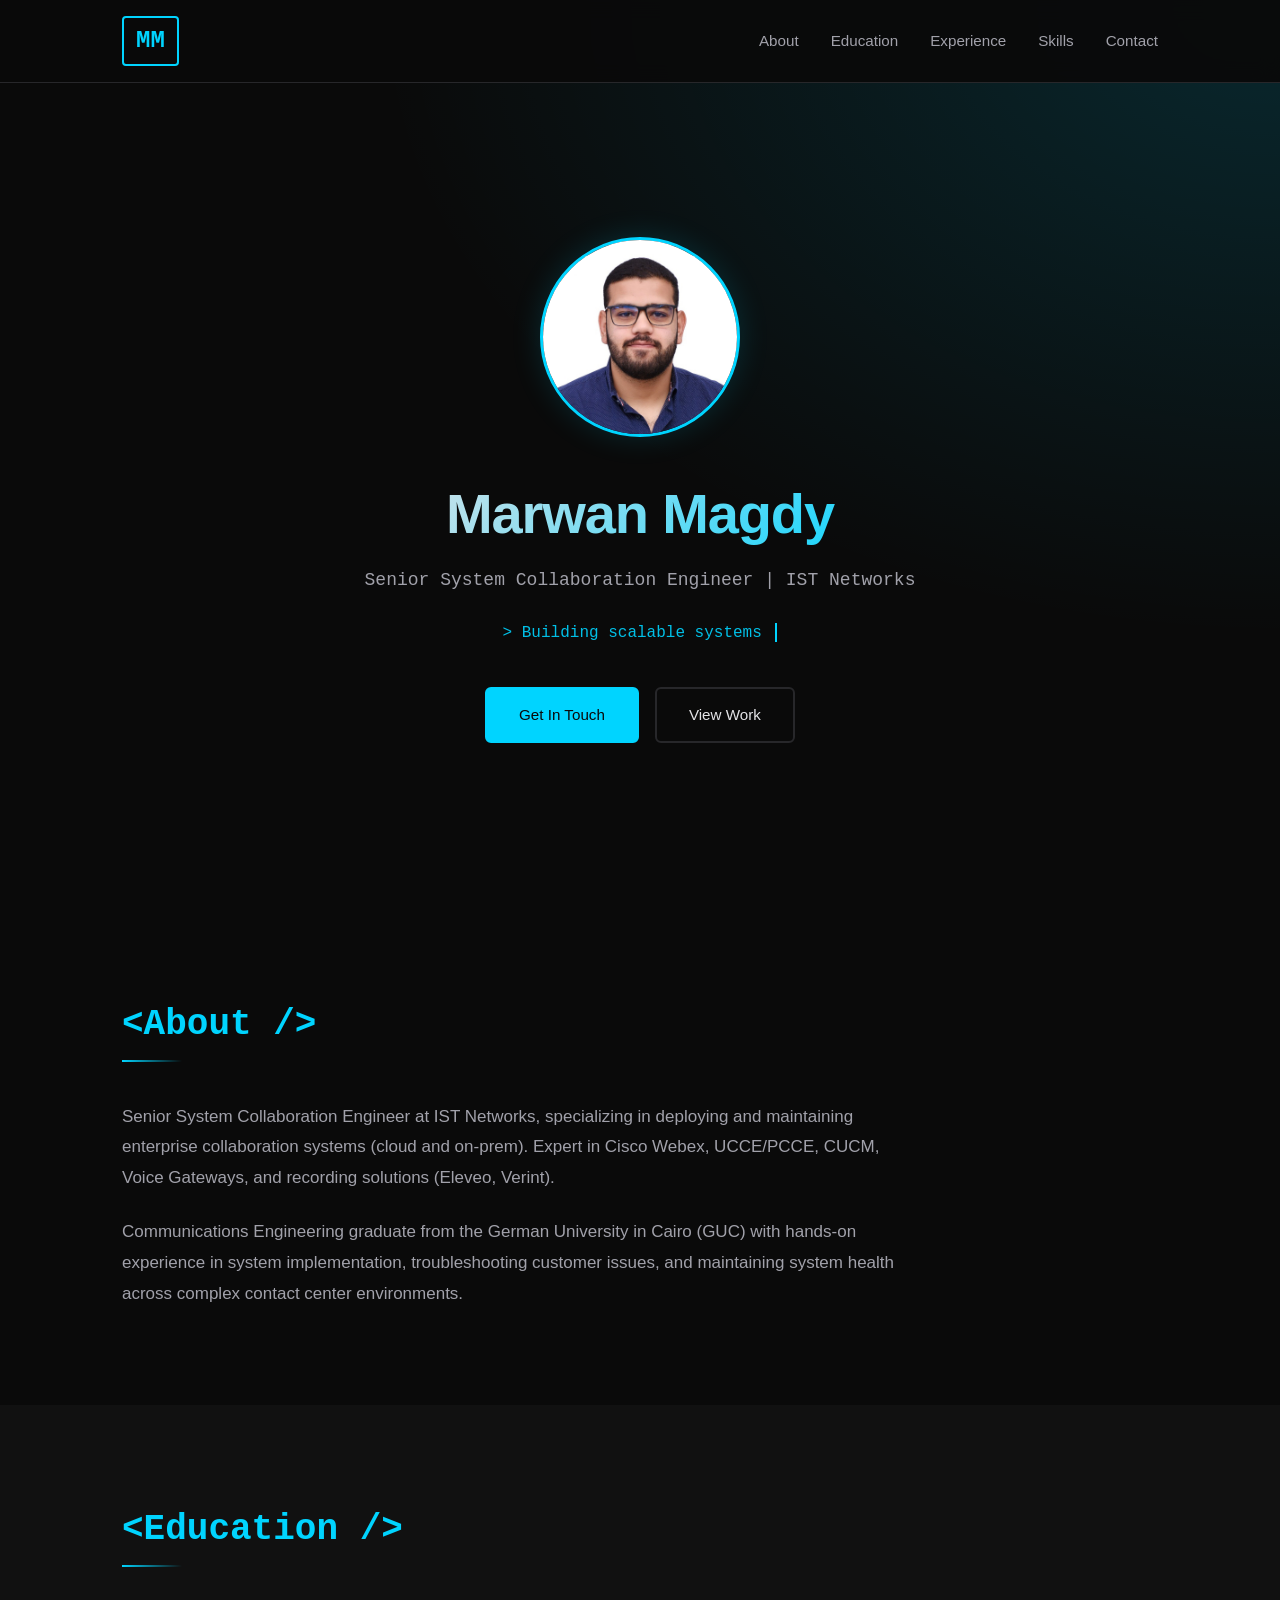
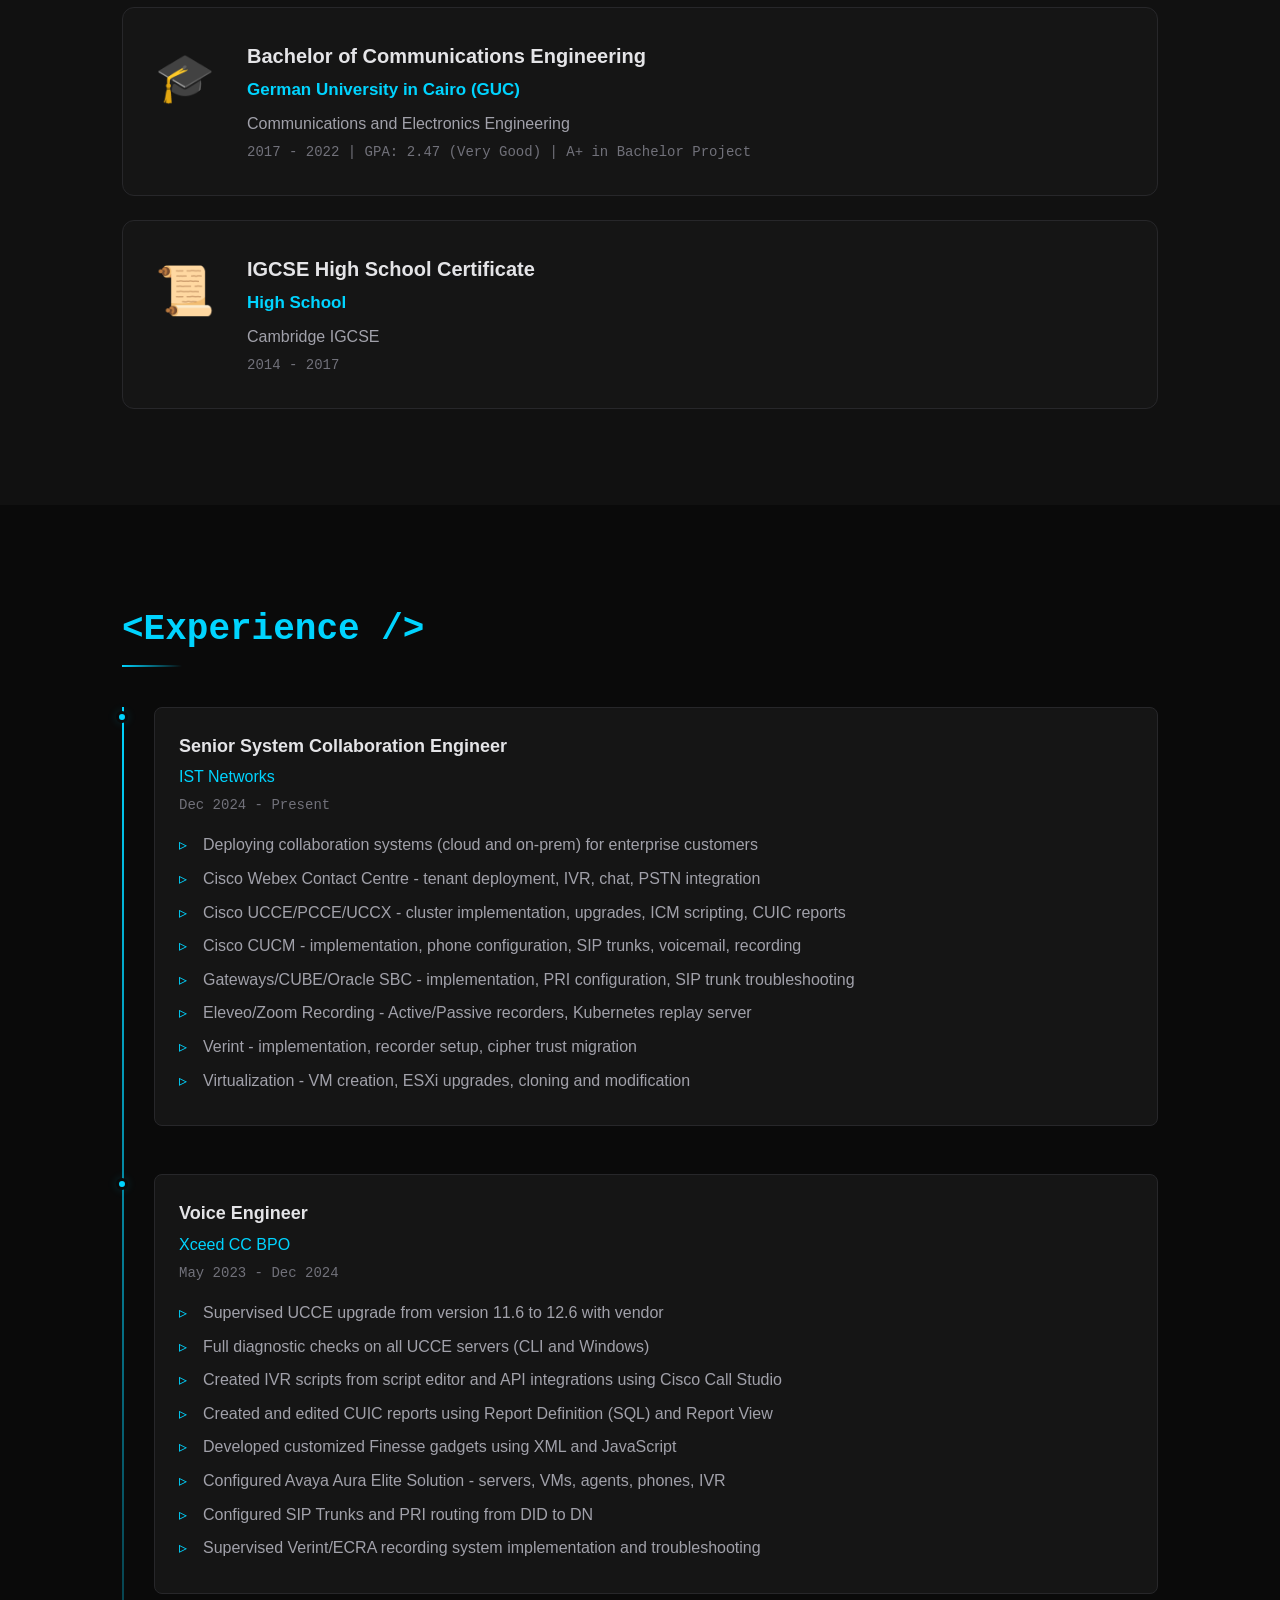
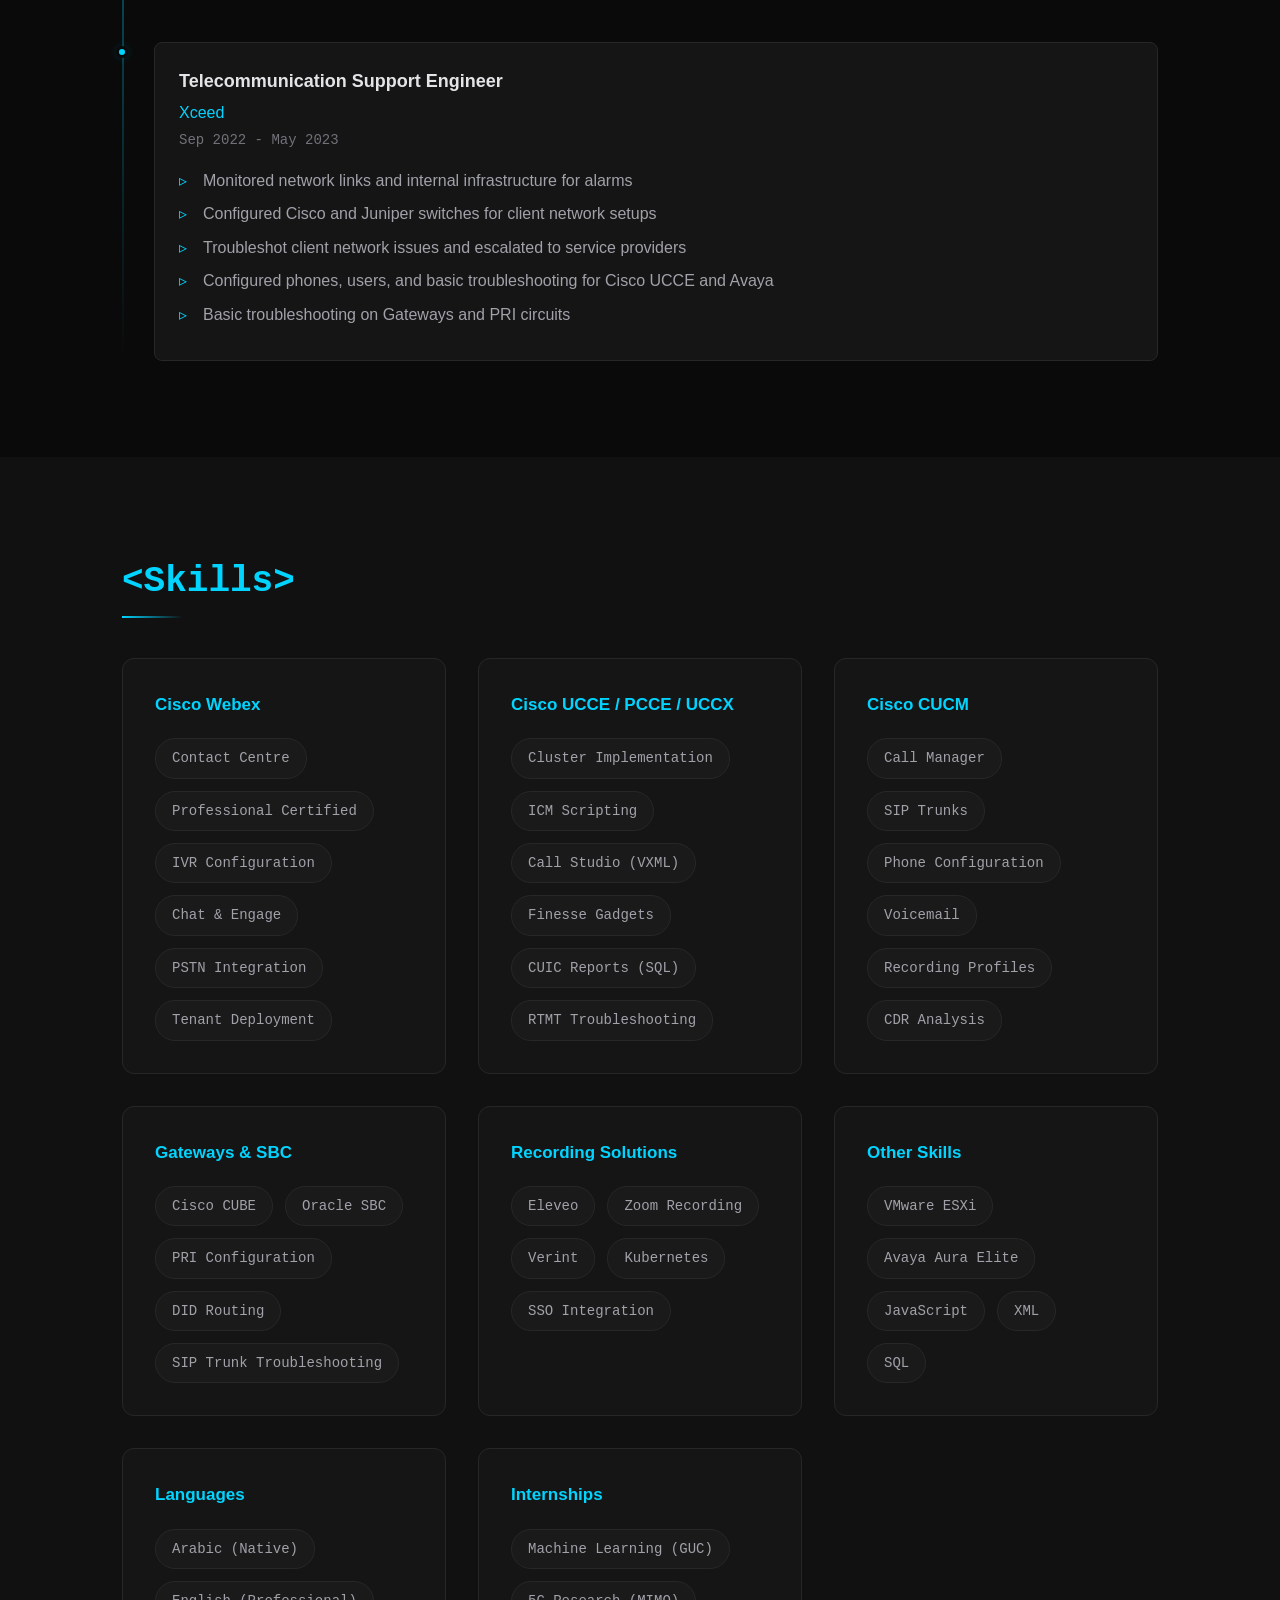
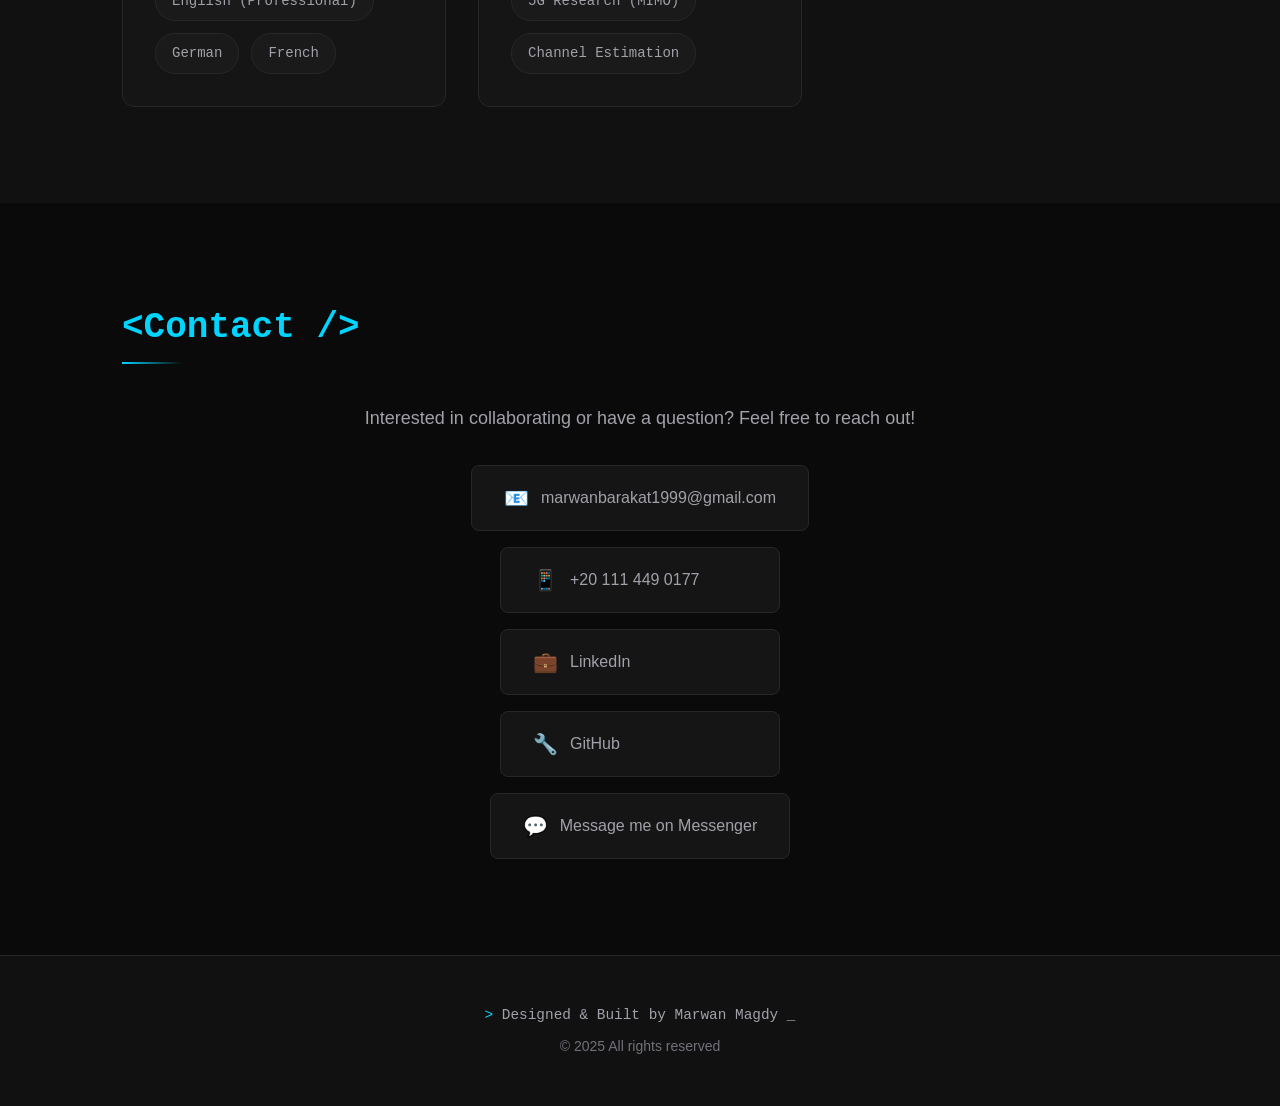
==== commit 679a9bb7: "Update index.html" ====
--- a/index.html
+++ b/index.html
@@ -237,7 +237,7 @@
     </section>
 
     <!-- Contact Section -->
-  <section id="contact" class="section contact">
+<section id="contact" class="section contact">
     <div class="container">
         <h2 class="section-title">&lt;Contact /&gt;</h2>
 
@@ -247,40 +247,51 @@
             </p>
 
             <div class="contact-links">
+
+                <!-- Email -->
                 <a href="mailto:marwanbarakat1999@gmail.com" class="contact-link">
                     <span class="contact-icon">📧</span>
                     <span>marwanbarakat1999@gmail.com</span>
                 </a>
 
+                <!-- Phone -->
                 <a href="tel:+201114490177" class="contact-link">
                     <span class="contact-icon">📱</span>
                     <span>+20 111 449 0177</span>
                 </a>
 
-                <a href="https://www.linkedin.com/in/marwan1999/" target="_blank" class="contact-link">
+                <!-- LinkedIn -->
+                <a href="https://www.linkedin.com/in/marwan1999/" 
+                   target="_blank" 
+                   rel="noopener noreferrer"
+                   class="contact-link">
                     <span class="contact-icon">💼</span>
                     <span>LinkedIn</span>
                 </a>
 
-                <a href="https://github.com/marwanbarakat1999" target="_blank" class="contact-link">
+                <!-- GitHub -->
+                <a href="https://github.com/marwanbarakat1999" 
+                   target="_blank" 
+                   rel="noopener noreferrer"
+                   class="contact-link">
                     <span class="contact-icon">🔧</span>
                     <span>GitHub</span>
                 </a>
-            </div>
-
-            <!-- Facebook Messenger Button -->
-            <div style="margin-top: 30px; text-align: center;">
-                <div class="fb-messengermessageus"
-                     messenger_app_id="2349004091991134"
-                     page_id="1031375916725552"
-                     color="blue"
-                     size="large">
-                </div>
-            </div>
-
+
+                <!-- Messenger (HTTP-safe fallback) -->
+                <a href="https://m.me/1031375916725552" 
+                   target="_blank" 
+                   rel="noopener noreferrer"
+                   class="contact-link">
+                    <span class="contact-icon">💬</span>
+                    <span>Message me on Messenger</span>
+                </a>
+
+            </div>
         </div>
     </div>
 </section>
+
     <!-- Footer -->
     <footer class="footer">
         <div class="container">
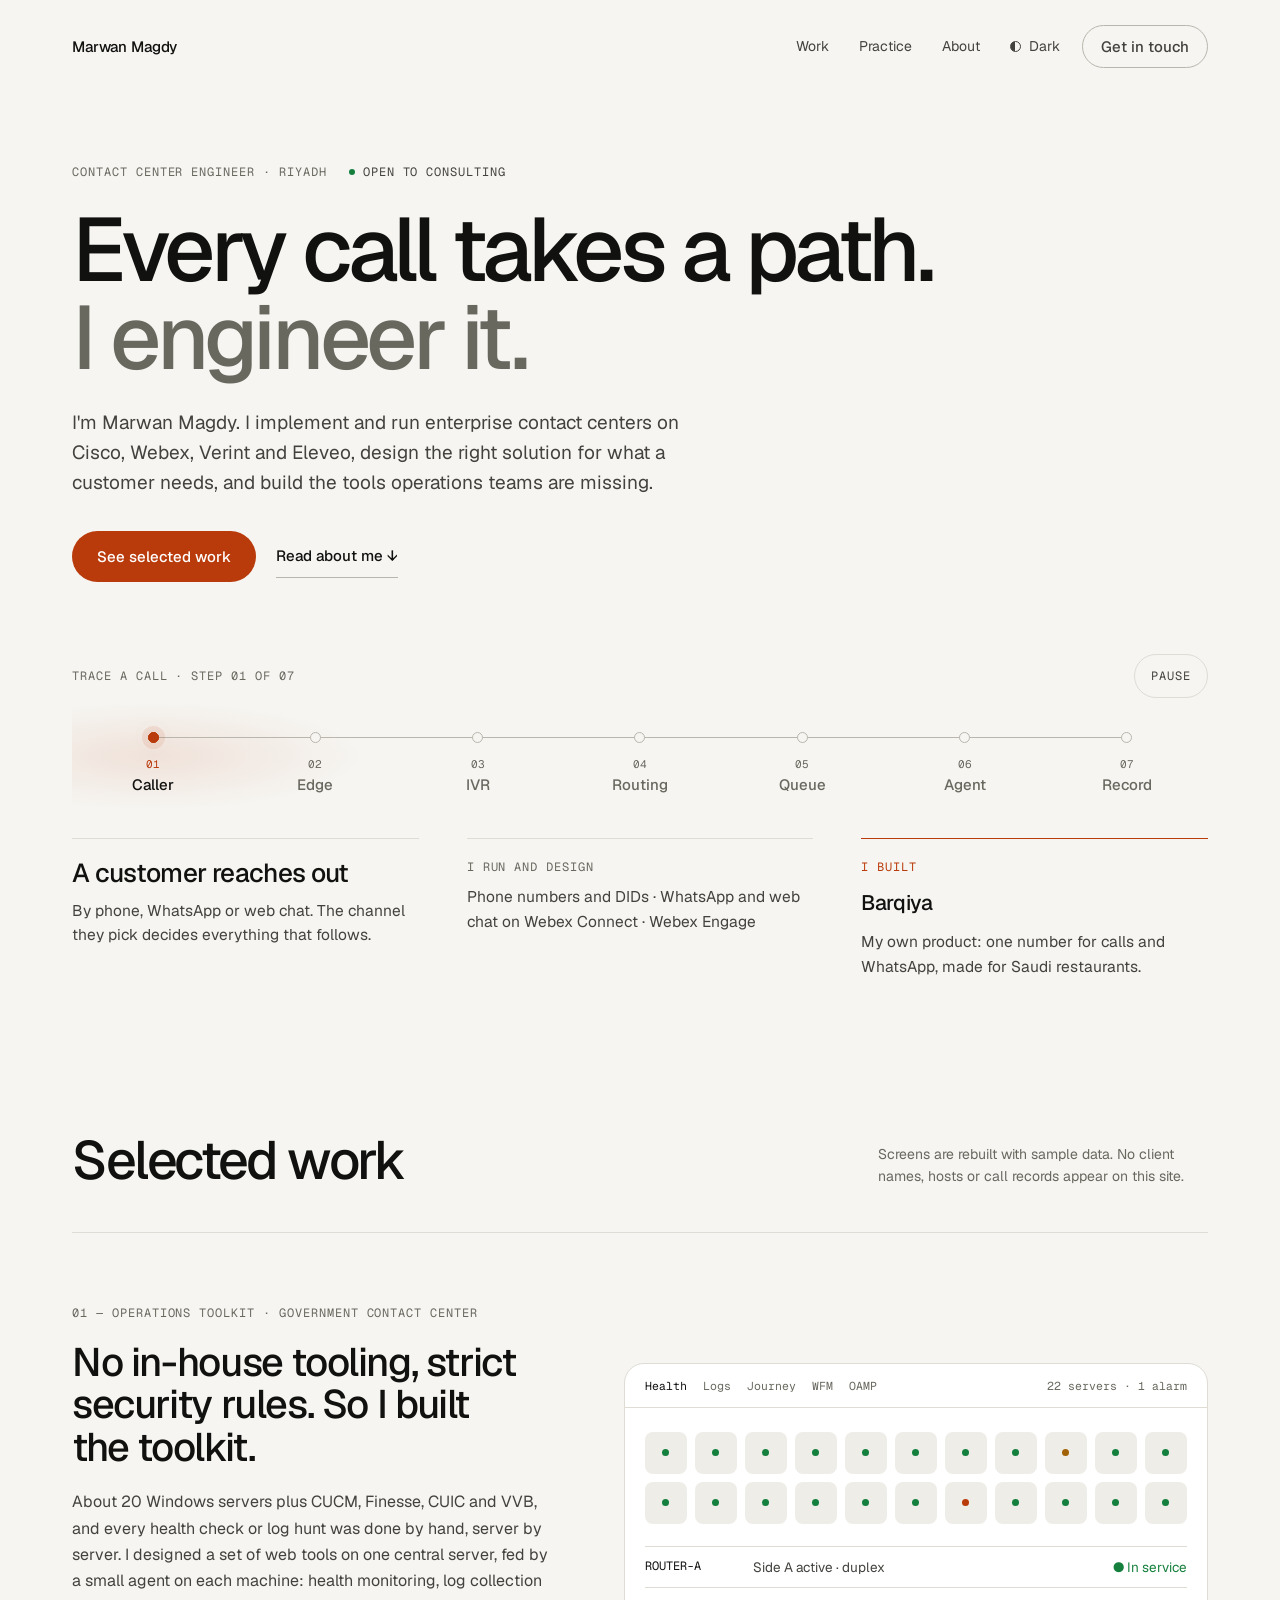
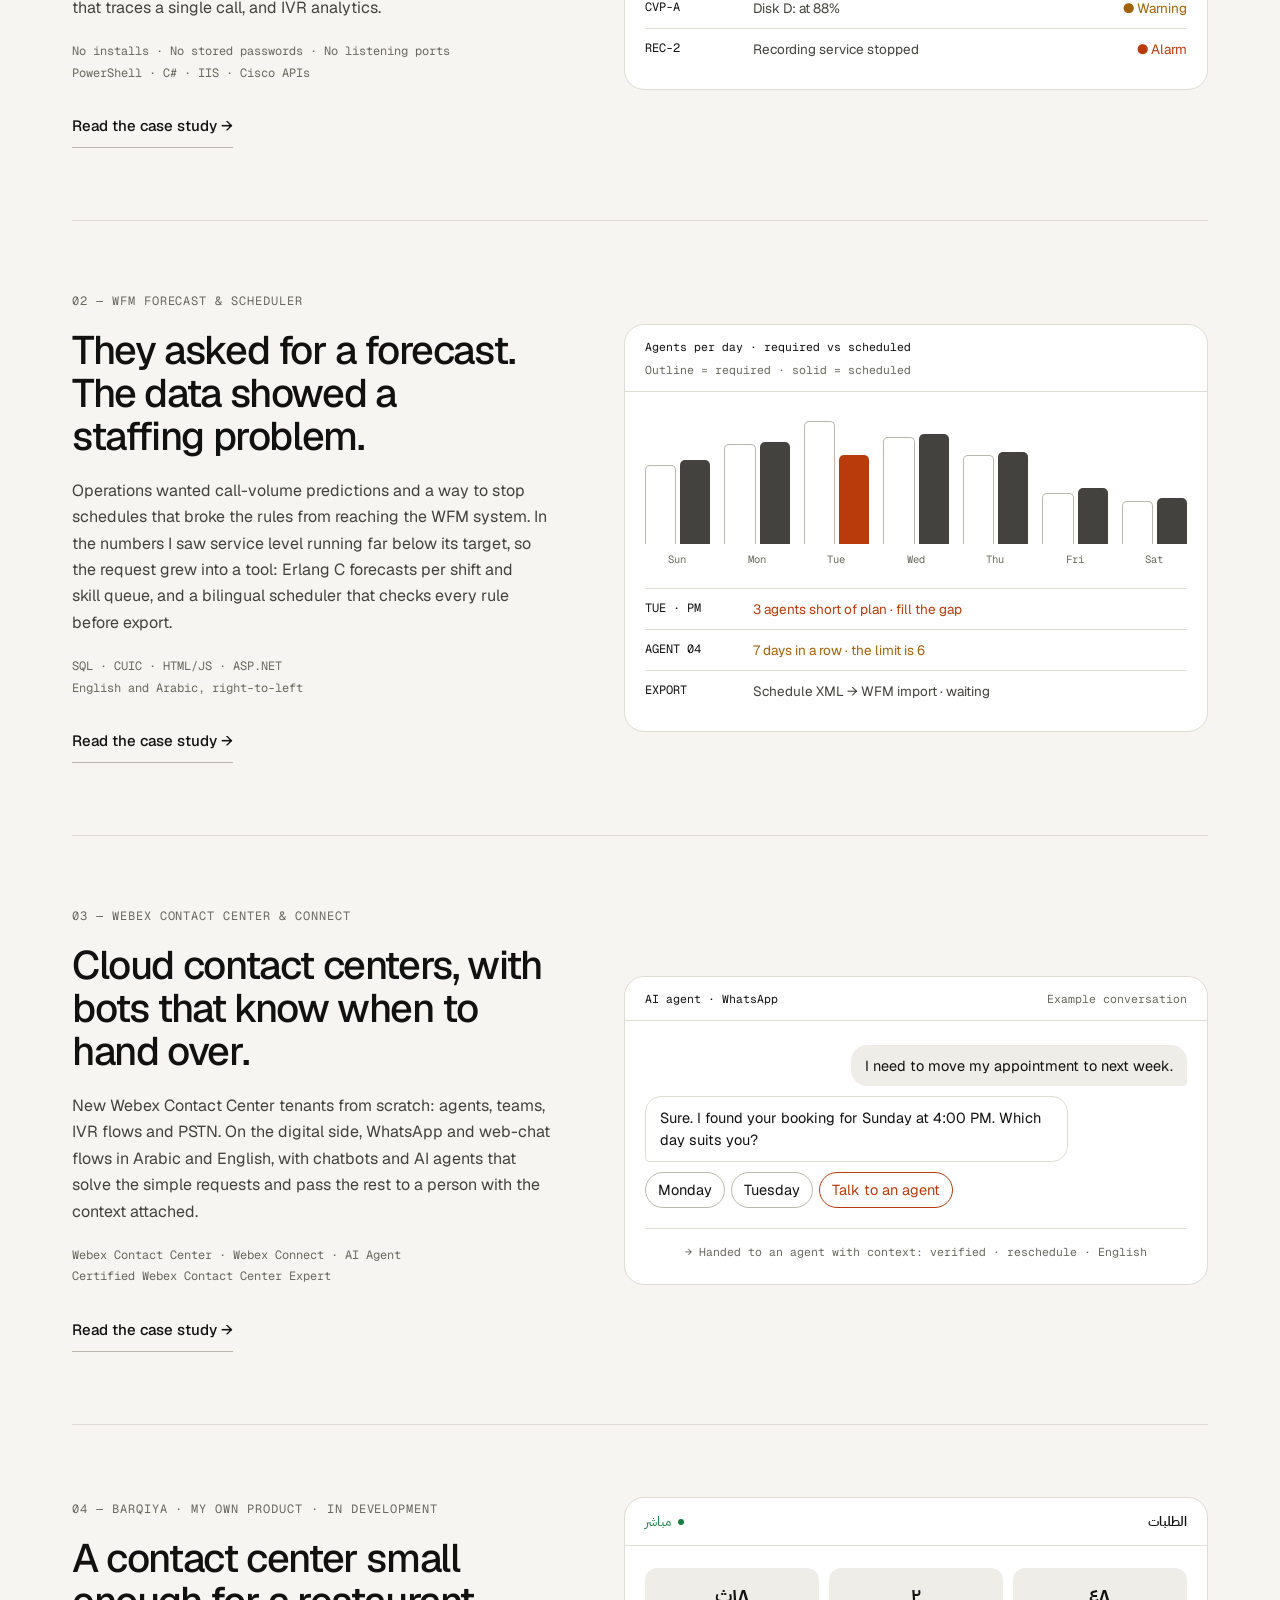
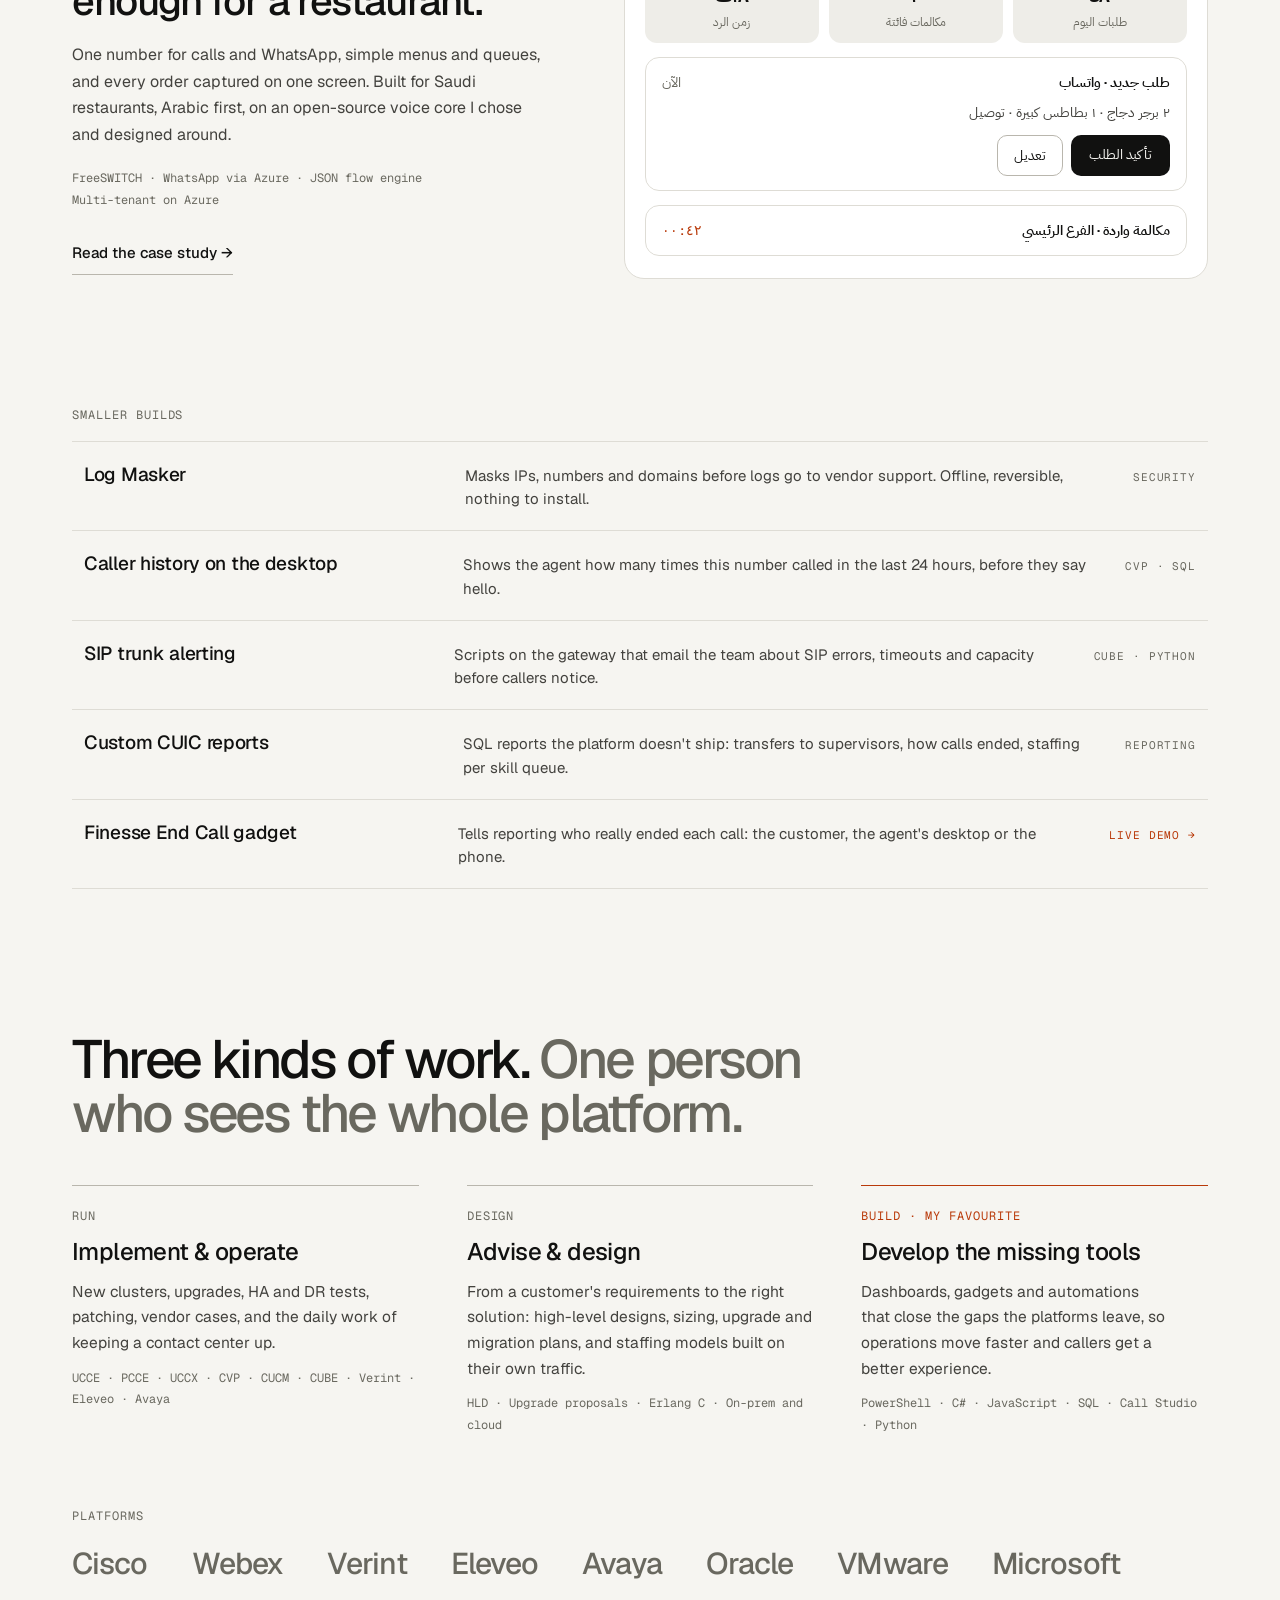
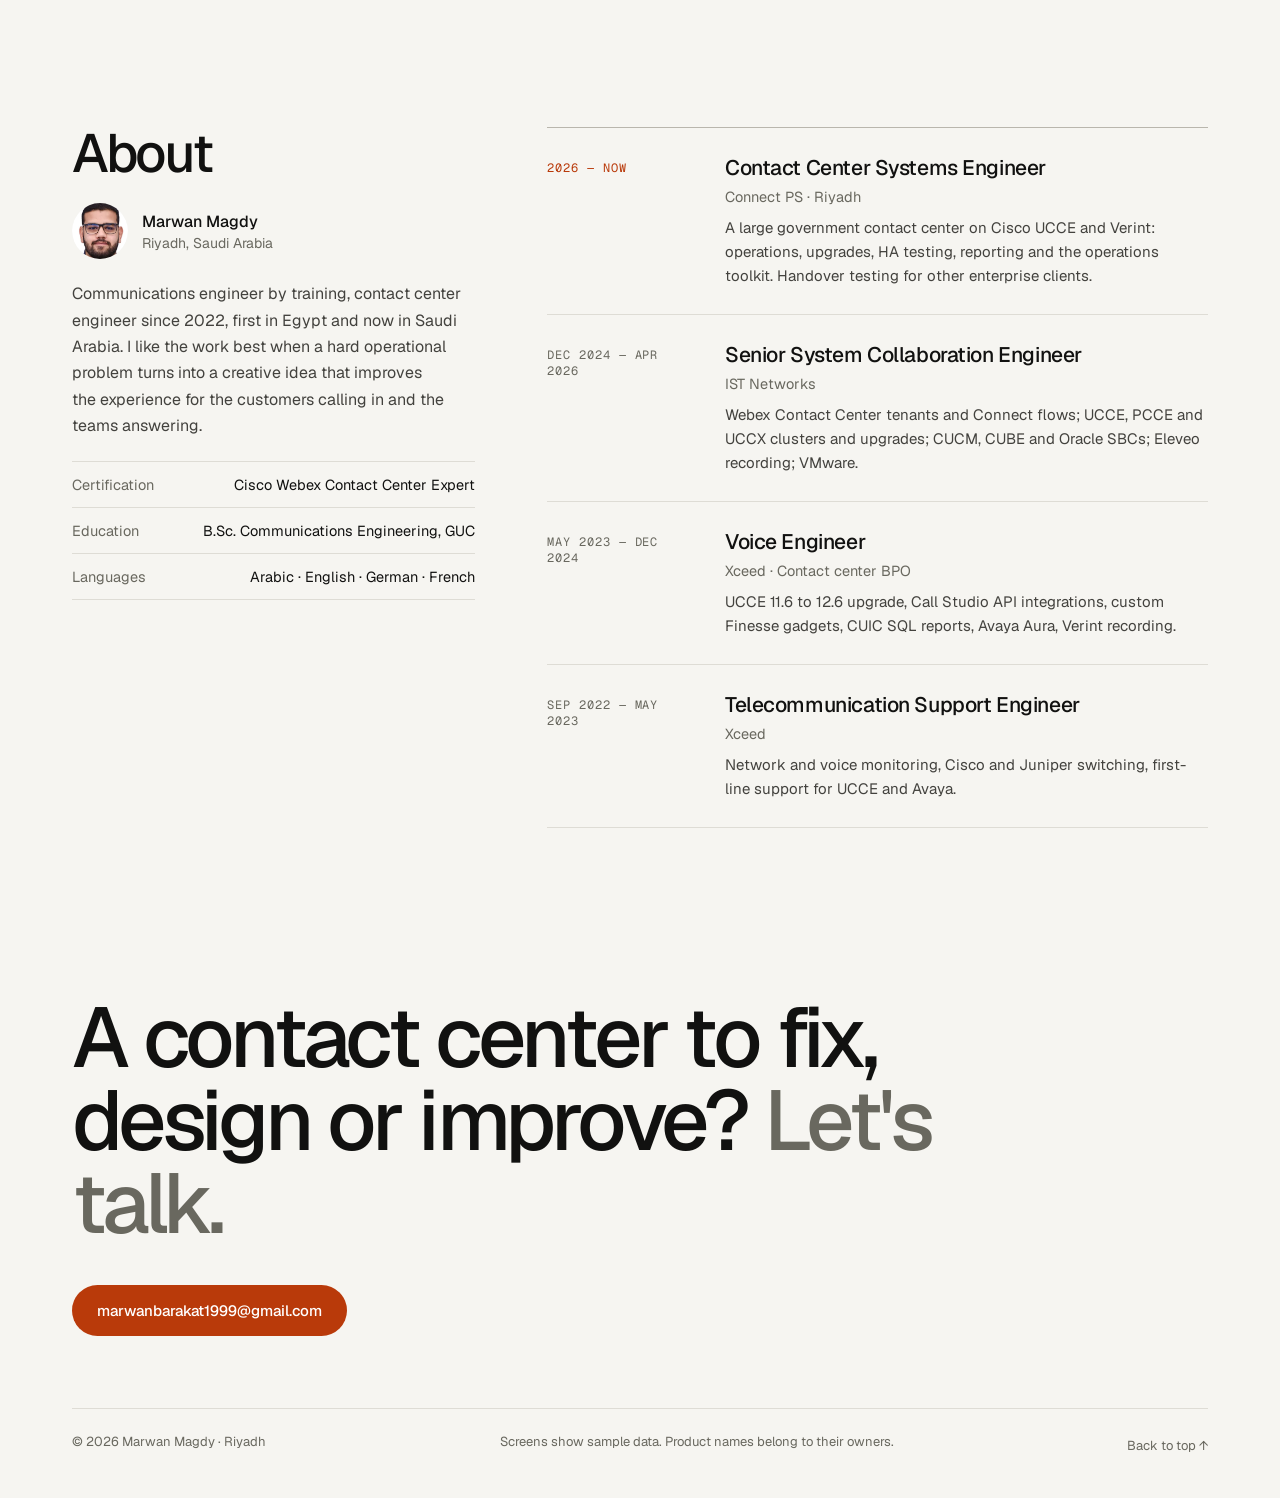
==== commit b16696a2: "Rebuild the site as a portfolio Replaces the old single-page landing with a static portfolio: - Home" ====
--- a/index.html
+++ b/index.html
@@ -1,341 +1,338 @@
-<!DOCTYPE html>
-<html lang="en">
+<!doctype html>
+<html lang="en" data-theme="dark">
 <head>
-    <meta charset="UTF-8">
-    <meta name="viewport" content="width=device-width, initial-scale=1.0">
-    <meta name="description" content="Marwan Magdy - Senior System Collaboration Engineer | Cisco & Voice Systems Expert">
-    <title>Marwan Magdy | System Collaboration Engineer</title>
-    <link rel="stylesheet" href="style.css">
+<meta charset="utf-8">
+<meta name="viewport" content="width=device-width, initial-scale=1">
+<title>Marwan Magdy — Contact Center Engineer</title>
+<meta name="description" content="Contact center engineer in Riyadh. I implement and run enterprise contact centers on Cisco, Webex, Verint and Eleveo, design the right solution, and build the tools operations teams are missing.">
+<meta name="color-scheme" content="dark light">
+<link rel="canonical" href="https://marwanmagdy.com/">
+<meta property="og:type" content="website">
+<meta property="og:url" content="https://marwanmagdy.com/">
+<meta property="og:title" content="Marwan Magdy — Contact Center Engineer">
+<meta property="og:description" content="Every call takes a path. I engineer it. Cisco UCCE, Webex Contact Center, Verint and Eleveo — plus the tools operations teams are missing.">
+<meta property="og:image" content="https://marwanmagdy.com/assets/og.png">
+<meta name="twitter:card" content="summary_large_image">
+<link rel="icon" href="/assets/favicon.svg" type="image/svg+xml">
+<link rel="apple-touch-icon" href="/assets/icon-180.png">
+<script>(function(){try{var t=localStorage.getItem("mm-theme");if(!t)t=window.matchMedia("(prefers-color-scheme: light)").matches?"light":"dark";document.documentElement.setAttribute("data-theme",t)}catch(e){}})();</script>
+<link rel="preload" href="/assets/fonts/Geist-Variable.woff2" as="font" type="font/woff2" crossorigin>
+<link rel="preload" href="/assets/fonts/GeistMono-Variable.woff2" as="font" type="font/woff2" crossorigin>
+<link rel="stylesheet" href="/assets/styles.css">
 </head>
 <body>
-    <!-- Navigation -->
-    <nav class="navbar">
-        <div class="nav-container">
-            <a href="#hero" class="nav-logo">MM</a>
-            <ul class="nav-menu">
-                <li><a href="#about" class="nav-link">About</a></li>
-                <li><a href="#education" class="nav-link">Education</a></li>
-                <li><a href="#experience" class="nav-link">Experience</a></li>
-                <li><a href="#skills" class="nav-link">Skills</a></li>
-                <li><a href="#contact" class="nav-link">Contact</a></li>
-            </ul>
-        </div>
-    </nav>
-
-    <!-- Hero Section -->
-    <section id="hero" class="hero">
-        <div class="hero-container">
-            <div class="hero-content">
-                <div class="profile-image-wrapper">
-                    <img src="assets/tmp_4d36a9bd-c5ac-4df8-b14f-f4bf8830b914.jpeg" alt="Marwan Magdy" class="profile-image">
-                </div>
-                <h1 class="hero-title">Marwan Magdy</h1>
-                <p class="hero-subtitle">Senior System Collaboration Engineer | IST Networks</p>
-                <div class="hero-typing">
-                    <span class="typed-text">&gt; Building scalable systems</span>
-                    <span class="cursor"></span>
-                </div>
-                <div class="hero-social">
-                    <a href="#contact" class="btn btn-primary">Get In Touch</a>
-                    <a href="#experience" class="btn btn-secondary">View Work</a>
-                </div>
-            </div>
-        </div>
-    </section>
-
-    <!-- About Section -->
-    <section id="about" class="section about">
-        <div class="container">
-            <h2 class="section-title">&lt;About /&gt;</h2>
-            <div class="about-content">
-                <p class="about-text">
-                    Senior System Collaboration Engineer at IST Networks, specializing in deploying and maintaining
-                    enterprise collaboration systems (cloud and on-prem). Expert in Cisco Webex, UCCE/PCCE, CUCM,
-                    Voice Gateways, and recording solutions (Eleveo, Verint).
-                </p>
-                <p class="about-text">
-                    Communications Engineering graduate from the German University in Cairo (GUC) with hands-on
-                    experience in system implementation, troubleshooting customer issues, and maintaining
-                    system health across complex contact center environments.
-                </p>
-            </div>
-        </div>
-    </section>
-
-    <!-- Education Section -->
-    <section id="education" class="section education">
-        <div class="container">
-            <h2 class="section-title">&lt;Education /&gt;</h2>
-            <div class="education-card">
-                <div class="education-icon">🎓</div>
-                <div class="education-details">
-                    <h3 class="education-degree">Bachelor of Communications Engineering</h3>
-                    <h4 class="education-school">German University in Cairo (GUC)</h4>
-                    <p class="education-field">Communications and Electronics Engineering</p>
-                    <p class="education-year">2017 - 2022 | GPA: 2.47 (Very Good) | A+ in Bachelor Project</p>
-                </div>
-            </div>
-            <div class="education-card" style="margin-top: 1.5rem;">
-                <div class="education-icon">📜</div>
-                <div class="education-details">
-                    <h3 class="education-degree">IGCSE High School Certificate</h3>
-                    <h4 class="education-school">High School</h4>
-                    <p class="education-field">Cambridge IGCSE</p>
-                    <p class="education-year">2014 - 2017</p>
-                </div>
-            </div>
-        </div>
-    </section>
-
-    <!-- Experience Section -->
-    <section id="experience" class="section experience">
-        <div class="container">
-            <h2 class="section-title">&lt;Experience /&gt;</h2>
-            <div class="experience-timeline">
-                <div class="experience-item">
-                    <div class="timeline-marker"></div>
-                    <div class="experience-content">
-                        <h3 class="experience-title">Senior System Collaboration Engineer</h3>
-                        <p class="experience-company">IST Networks</p>
-                        <p class="experience-period">Dec 2024 - Present</p>
-                        <ul class="experience-description">
-                            <li>Deploying collaboration systems (cloud and on-prem) for enterprise customers</li>
-                            <li>Cisco Webex Contact Centre - tenant deployment, IVR, chat, PSTN integration</li>
-                            <li>Cisco UCCE/PCCE/UCCX - cluster implementation, upgrades, ICM scripting, CUIC reports</li>
-                            <li>Cisco CUCM - implementation, phone configuration, SIP trunks, voicemail, recording</li>
-                            <li>Gateways/CUBE/Oracle SBC - implementation, PRI configuration, SIP trunk troubleshooting</li>
-                            <li>Eleveo/Zoom Recording - Active/Passive recorders, Kubernetes replay server</li>
-                            <li>Verint - implementation, recorder setup, cipher trust migration</li>
-                            <li>Virtualization - VM creation, ESXi upgrades, cloning and modification</li>
-                        </ul>
-                    </div>
-                </div>
-                <div class="experience-item">
-                    <div class="timeline-marker"></div>
-                    <div class="experience-content">
-                        <h3 class="experience-title">Voice Engineer</h3>
-                        <p class="experience-company">Xceed CC BPO</p>
-                        <p class="experience-period">May 2023 - Dec 2024</p>
-                        <ul class="experience-description">
-                            <li>Supervised UCCE upgrade from version 11.6 to 12.6 with vendor</li>
-                            <li>Full diagnostic checks on all UCCE servers (CLI and Windows)</li>
-                            <li>Created IVR scripts from script editor and API integrations using Cisco Call Studio</li>
-                            <li>Created and edited CUIC reports using Report Definition (SQL) and Report View</li>
-                            <li>Developed customized Finesse gadgets using XML and JavaScript</li>
-                            <li>Configured Avaya Aura Elite Solution - servers, VMs, agents, phones, IVR</li>
-                            <li>Configured SIP Trunks and PRI routing from DID to DN</li>
-                            <li>Supervised Verint/ECRA recording system implementation and troubleshooting</li>
-                        </ul>
-                    </div>
-                </div>
-                <div class="experience-item">
-                    <div class="timeline-marker"></div>
-                    <div class="experience-content">
-                        <h3 class="experience-title">Telecommunication Support Engineer</h3>
-                        <p class="experience-company">Xceed</p>
-                        <p class="experience-period">Sep 2022 - May 2023</p>
-                        <ul class="experience-description">
-                            <li>Monitored network links and internal infrastructure for alarms</li>
-                            <li>Configured Cisco and Juniper switches for client network setups</li>
-                            <li>Troubleshot client network issues and escalated to service providers</li>
-                            <li>Configured phones, users, and basic troubleshooting for Cisco UCCE and Avaya</li>
-                            <li>Basic troubleshooting on Gateways and PRI circuits</li>
-                        </ul>
-                    </div>
-                </div>
-            </div>
-        </div>
-    </section>
-
-    <!-- Skills Section -->
-    <section id="skills" class="section skills">
-        <div class="container">
-            <h2 class="section-title">&lt;Skills&gt;</h2>
-            <div class="skills-grid">
-                <div class="skill-category">
-                    <h3 class="skill-category-title">Cisco Webex</h3>
-                    <div class="skill-tags">
-                        <span class="skill-tag">Contact Centre</span>
-                        <span class="skill-tag">Professional Certified</span>
-                        <span class="skill-tag">IVR Configuration</span>
-                        <span class="skill-tag">Chat & Engage</span>
-                        <span class="skill-tag">PSTN Integration</span>
-                        <span class="skill-tag">Tenant Deployment</span>
-                    </div>
-                </div>
-                <div class="skill-category">
-                    <h3 class="skill-category-title">Cisco UCCE / PCCE / UCCX</h3>
-                    <div class="skill-tags">
-                        <span class="skill-tag">Cluster Implementation</span>
-                        <span class="skill-tag">ICM Scripting</span>
-                        <span class="skill-tag">Call Studio (VXML)</span>
-                        <span class="skill-tag">Finesse Gadgets</span>
-                        <span class="skill-tag">CUIC Reports (SQL)</span>
-                        <span class="skill-tag">RTMT Troubleshooting</span>
-                    </div>
-                </div>
-                <div class="skill-category">
-                    <h3 class="skill-category-title">Cisco CUCM</h3>
-                    <div class="skill-tags">
-                        <span class="skill-tag">Call Manager</span>
-                        <span class="skill-tag">SIP Trunks</span>
-                        <span class="skill-tag">Phone Configuration</span>
-                        <span class="skill-tag">Voicemail</span>
-                        <span class="skill-tag">Recording Profiles</span>
-                        <span class="skill-tag">CDR Analysis</span>
-                    </div>
-                </div>
-                <div class="skill-category">
-                    <h3 class="skill-category-title">Gateways & SBC</h3>
-                    <div class="skill-tags">
-                        <span class="skill-tag">Cisco CUBE</span>
-                        <span class="skill-tag">Oracle SBC</span>
-                        <span class="skill-tag">PRI Configuration</span>
-                        <span class="skill-tag">DID Routing</span>
-                        <span class="skill-tag">SIP Trunk Troubleshooting</span>
-                    </div>
-                </div>
-                <div class="skill-category">
-                    <h3 class="skill-category-title">Recording Solutions</h3>
-                    <div class="skill-tags">
-                        <span class="skill-tag">Eleveo</span>
-                        <span class="skill-tag">Zoom Recording</span>
-                        <span class="skill-tag">Verint</span>
-                        <span class="skill-tag">Kubernetes</span>
-                        <span class="skill-tag">SSO Integration</span>
-                    </div>
-                </div>
-                <div class="skill-category">
-                    <h3 class="skill-category-title">Other Skills</h3>
-                    <div class="skill-tags">
-                        <span class="skill-tag">VMware ESXi</span>
-                        <span class="skill-tag">Avaya Aura Elite</span>
-                        <span class="skill-tag">JavaScript</span>
-                        <span class="skill-tag">XML</span>
-                        <span class="skill-tag">SQL</span>
-                    </div>
-                </div>
-                <div class="skill-category">
-                    <h3 class="skill-category-title">Languages</h3>
-                    <div class="skill-tags">
-                        <span class="skill-tag">Arabic (Native)</span>
-                        <span class="skill-tag">English (Professional)</span>
-                        <span class="skill-tag">German</span>
-                        <span class="skill-tag">French</span>
-                    </div>
-                </div>
-                <div class="skill-category">
-                    <h3 class="skill-category-title">Internships</h3>
-                    <div class="skill-tags">
-                        <span class="skill-tag">Machine Learning (GUC)</span>
-                        <span class="skill-tag">5G Research (MIMO)</span>
-                        <span class="skill-tag">Channel Estimation</span>
-                    </div>
-                </div>
-            </div>
-        </div>
-    </section>
-
-    <!-- Contact Section -->
-<section id="contact" class="section contact">
-    <div class="container">
-        <h2 class="section-title">&lt;Contact /&gt;</h2>
-
-        <div class="contact-content">
-            <p class="contact-text">
-                Interested in collaborating or have a question? Feel free to reach out!
-            </p>
-
-            <div class="contact-links">
-
-                <!-- Email -->
-                <a href="mailto:marwanbarakat1999@gmail.com" class="contact-link">
-                    <span class="contact-icon">📧</span>
-                    <span>marwanbarakat1999@gmail.com</span>
-                </a>
-
-                <!-- Phone -->
-                <a href="tel:+201114490177" class="contact-link">
-                    <span class="contact-icon">📱</span>
-                    <span>+20 111 449 0177</span>
-                </a>
-
-                <!-- LinkedIn -->
-                <a href="https://www.linkedin.com/in/marwan1999/" 
-                   target="_blank" 
-                   rel="noopener noreferrer"
-                   class="contact-link">
-                    <span class="contact-icon">💼</span>
-                    <span>LinkedIn</span>
-                </a>
-
-                <!-- GitHub -->
-                <a href="https://github.com/marwanbarakat1999" 
-                   target="_blank" 
-                   rel="noopener noreferrer"
-                   class="contact-link">
-                    <span class="contact-icon">🔧</span>
-                    <span>GitHub</span>
-                </a>
-
-                <!-- Messenger (HTTP-safe fallback) -->
-                <a href="https://m.me/1031375916725552" 
-                   target="_blank" 
-                   rel="noopener noreferrer"
-                   class="contact-link">
-                    <span class="contact-icon">💬</span>
-                    <span>Message me on Messenger</span>
-                </a>
-
-            </div>
-        </div>
-    </div>
-</section>
-
-    <!-- Footer -->
-    <footer class="footer">
-        <div class="container">
-            <p class="footer-text">
-                <span class="code-prefix">&gt;</span> Designed & Built by Marwan Magdy
-                <span class="code-suffix">_</span>
-            </p>
-            <p class="footer-copy">&copy; 2025 All rights reserved</p>
-        </div>
-    </footer>
-
-    <script>
-        // Smooth scrolling for navigation links
-        document.querySelectorAll('a[href^="#"]').forEach(anchor => {
-            anchor.addEventListener('click', function (e) {
-                e.preventDefault();
-                const target = document.querySelector(this.getAttribute('href'));
-                if (target) {
-                    target.scrollIntoView({
-                        behavior: 'smooth',
-                        block: 'start'
-                    });
-                }
-            });
-        });
-
-        // Add active state to nav links on scroll
-        const sections = document.querySelectorAll('section[id]');
-        window.addEventListener('scroll', () => {
-            const scrollY = window.pageYOffset;
-            sections.forEach(section => {
-                const sectionHeight = section.offsetHeight;
-                const sectionTop = section.offsetTop - 100;
-                const sectionId = section.getAttribute('id');
-                const navLink = document.querySelector(`.nav-link[href="#${sectionId}"]`);
-                if (navLink) {
-                    if (scrollY > sectionTop && scrollY <= sectionTop + sectionHeight) {
-                        navLink.classList.add('active');
-                    } else {
-                        navLink.classList.remove('active');
-                    }
-                }
-            });
-        });
-    </script>
+<a class="skip" href="#main">Skip to content</a>
+
+<header class="wrap">
+  <nav class="nav" aria-label="Main">
+    <a class="nav__home" href="/">Marwan Magdy</a>
+    <div class="nav__links">
+      <a href="#work">Work</a>
+      <a href="#practice">Practice</a>
+      <a href="#about">About</a>
+      <button type="button" class="theme" data-theme-toggle aria-label="Switch to light theme">
+        <span class="theme__dot" aria-hidden="true"></span><span data-theme-label>Light</span>
+      </button>
+      <a href="#contact" class="btn btn--ghost" style="margin-left:6px;padding:11px 18px;min-height:0">Get in touch</a>
+    </div>
+  </nav>
+</header>
+
+<main id="main">
+
+<section class="wrap hero" id="top">
+  <div class="hero__meta lab">
+    <span>Contact center engineer · Riyadh</span>
+    <span class="hero__status"><span class="blink" aria-hidden="true"></span>Open to consulting</span>
+  </div>
+  <h1>Every call takes a path.<br><span class="dim">I engineer it.</span></h1>
+  <p class="lede">I'm Marwan Magdy. I implement and run enterprise contact centers on Cisco, Webex, Verint and Eleveo, design the right solution for what a customer needs, and build the tools operations teams are missing.</p>
+  <div class="hero__actions">
+    <a class="btn btn--accent" href="#work">See selected work</a>
+    <a class="quiet" href="#about">Read about me ↓</a>
+  </div>
+</section>
+
+<section class="wrap trace" data-trace aria-labelledby="trace-h">
+  <div class="trace__head">
+    <h2 id="trace-h" class="lab">Trace a call · step <span data-trace-count>01</span> of 07</h2>
+    <button type="button" class="trace__toggle lab" data-trace-toggle>Pause</button>
+  </div>
+  <div class="trace__scroll">
+    <div class="trace__rail">
+      <div class="trace__glow" aria-hidden="true" style="left:7.14%"></div>
+      <div class="trace__line" aria-hidden="true"><span class="trace__fill" style="width:0%"></span></div>
+      <div class="trace__hops" role="tablist" aria-label="Steps of a call">
+        <button type="button" class="hop" role="tab" id="hop-1" aria-controls="trace-panel" aria-selected="true"
+          data-title="A customer reaches out"
+          data-what="By phone, WhatsApp or web chat. The channel they pick decides everything that follows."
+          data-run="Phone numbers and DIDs · WhatsApp and web chat on Webex Connect · Webex Engage"
+          data-tool="Barqiya" data-href="/work/barqiya.html"
+          data-toolline="My own product: one number for calls and WhatsApp, made for Saudi restaurants.">
+          <span class="hop__dot" aria-hidden="true"></span>
+          <span class="hop__text"><span class="hop__no">01</span><span class="hop__name">Caller</span></span>
+        </button>
+        <button type="button" class="hop" role="tab" id="hop-2" aria-controls="trace-panel" aria-selected="false" tabindex="-1"
+          data-title="The call enters the network"
+          data-what="Carrier trunks land on a session border controller that decides where the call is allowed to go."
+          data-run="Cisco CUBE · Oracle SBC · voice gateways · SIP trunks, PRIs and DID routing"
+          data-tool="SIP trunk alerting" data-href="#more"
+          data-toolline="Scripts on the gateway that warn the team about SIP errors, timeouts and capacity.">
+          <span class="hop__dot" aria-hidden="true"></span>
+          <span class="hop__text"><span class="hop__no">02</span><span class="hop__name">Edge</span></span>
+        </button>
+        <button type="button" class="hop" role="tab" id="hop-3" aria-controls="trace-panel" aria-selected="false" tabindex="-1"
+          data-title="The IVR or a bot answers"
+          data-what="Menus, self-service and bots try to solve the request before a person is needed."
+          data-run="Cisco CVP and Call Studio · Webex Contact Center flows · chatbots and AI agents"
+          data-tool="Customer Journey" data-href="/work/toolkit.html#journey"
+          data-toolline="Maps the path callers really take through the IVR, and where they give up.">
+          <span class="hop__dot" aria-hidden="true"></span>
+          <span class="hop__text"><span class="hop__no">03</span><span class="hop__name">IVR</span></span>
+        </button>
+        <button type="button" class="hop" role="tab" id="hop-4" aria-controls="trace-panel" aria-selected="false" tabindex="-1"
+          data-title="The platform picks a destination"
+          data-what="Routing scripts match the caller to the right skill, site and queue, on servers that must never go down."
+          data-run="Cisco UCCE, PCCE and UCCX · routing scripts · precision queues · HA and DR"
+          data-tool="Health Check" data-href="/work/toolkit.html#health"
+          data-toolline="Every server and appliance on one page, with alarms and 30 days of history.">
+          <span class="hop__dot" aria-hidden="true"></span>
+          <span class="hop__text"><span class="hop__no">04</span><span class="hop__name">Routing</span></span>
+        </button>
+        <button type="button" class="hop" role="tab" id="hop-5" aria-controls="trace-panel" aria-selected="false" tabindex="-1"
+          data-title="The caller waits for an agent"
+          data-what="How long they wait was decided weeks earlier, by the forecast and the schedule."
+          data-run="Service-level design · Erlang C staffing models · Verint workforce management"
+          data-tool="WFM Forecast &amp; Scheduler" data-href="/work/wfm.html"
+          data-toolline="Forecasts demand and stops schedules that break the rules before they reach the WFM system.">
+          <span class="hop__dot" aria-hidden="true"></span>
+          <span class="hop__text"><span class="hop__no">05</span><span class="hop__name">Queue</span></span>
+        </button>
+        <button type="button" class="hop" role="tab" id="hop-6" aria-controls="trace-panel" aria-selected="false" tabindex="-1"
+          data-title="An agent takes the call"
+          data-what="The desktop shows who is calling and why, and the phone carries the conversation."
+          data-run="Cisco Finesse · CUCM · desktop gadgets and APIs"
+          data-tool="End Call gadget" data-href="/work/end-call-gadget.html"
+          data-toolline="Records whether the customer, the desktop or the phone ended each call. Try the live demo.">
+          <span class="hop__dot" aria-hidden="true"></span>
+          <span class="hop__text"><span class="hop__no">06</span><span class="hop__name">Agent</span></span>
+        </button>
+        <button type="button" class="hop" role="tab" id="hop-7" aria-controls="trace-panel" aria-selected="false" tabindex="-1"
+          data-title="The call leaves a trail"
+          data-what="Recordings, reports and logs are how the business learns, and how engineers find what went wrong."
+          data-run="Verint and Eleveo recording · CUIC reporting · SQL"
+          data-tool="Call Log Collector" data-href="/work/toolkit.html#logs"
+          data-toolline="One case, every log, one timeline: follows a single call across every server.">
+          <span class="hop__dot" aria-hidden="true"></span>
+          <span class="hop__text"><span class="hop__no">07</span><span class="hop__name">Record</span></span>
+        </button>
+      </div>
+    </div>
+  </div>
+  <div class="trace__panel" id="trace-panel" role="tabpanel" aria-labelledby="hop-1" data-trace-panel>
+    <div class="tcol">
+      <h3 data-f-title>A customer reaches out</h3>
+      <p data-f-what>By phone, WhatsApp or web chat. The channel they pick decides everything that follows.</p>
+    </div>
+    <div class="tcol">
+      <span class="lab">I run and design</span>
+      <p class="tcol__run" data-f-run>Phone numbers and DIDs · WhatsApp and web chat on Webex Connect · Webex Engage</p>
+    </div>
+    <div class="tcol tcol--built">
+      <span class="lab" style="color:var(--accent)">I built</span>
+      <a class="tcol__tool" data-f-tool href="/work/barqiya.html">Barqiya</a>
+      <p data-f-toolline>My own product: one number for calls and WhatsApp, made for Saudi restaurants.</p>
+    </div>
+  </div>
+</section>
+
+<section class="wrap section-gap" id="work" aria-labelledby="work-h">
+  <div class="work__head">
+    <h2 id="work-h" class="section">Selected work</h2>
+    <p class="work__note">Screens are rebuilt with sample data. No client names, hosts or call records appear on this site.</p>
+  </div>
+
+  <article class="case" id="work-toolkit">
+    <div class="case__text">
+      <span class="lab">01 — Operations toolkit · Government contact center</span>
+      <h3>No in-house tooling, strict security rules. So I built the toolkit.</h3>
+      <p>About 20 Windows servers plus CUCM, Finesse, CUIC and VVB, and every health check or log hunt was done by hand, server by server. I designed a set of web tools on one central server, fed by a small agent on each machine: health monitoring, log collection that traces a single call, and IVR analytics.</p>
+      <span class="case__stack">No installs · No stored passwords · No listening ports<br>PowerShell · C# · IIS · Cisco APIs</span>
+      <a class="quiet" href="/work/toolkit.html">Read the case study →</a>
+    </div>
+    <div class="panel">
+      <div class="panel__bar"><span style="display:flex;gap:16px"><span class="on">Health</span><span>Logs</span><span>Journey</span><span>WFM</span><span>OAMP</span></span><span>22 servers · 1 alarm</span></div>
+      <div class="panel__body">
+        <div class="grid-nodes" aria-hidden="true">
+          <span class="node"><i></i></span><span class="node"><i></i></span><span class="node"><i></i></span><span class="node"><i></i></span><span class="node"><i></i></span><span class="node"><i></i></span><span class="node"><i></i></span><span class="node"><i></i></span><span class="node warn"><i></i></span><span class="node"><i></i></span><span class="node"><i></i></span>
+          <span class="node"><i></i></span><span class="node"><i></i></span><span class="node"><i></i></span><span class="node"><i></i></span><span class="node"><i></i></span><span class="node"><i></i></span><span class="node alarm"><i></i></span><span class="node"><i></i></span><span class="node"><i></i></span><span class="node"><i></i></span><span class="node"><i></i></span>
+        </div>
+        <div class="rows">
+          <div><span class="k">ROUTER-A</span><span class="v">Side A active · duplex</span><span class="ok">● In service</span></div>
+          <div><span class="k">CVP-A</span><span class="v">Disk D: at 88%</span><span class="warn">● Warning</span></div>
+          <div><span class="k">REC-2</span><span class="v">Recording service stopped</span><span class="alarm">● Alarm</span></div>
+        </div>
+      </div>
+    </div>
+  </article>
+
+  <article class="case" id="work-wfm">
+    <div class="case__text">
+      <span class="lab">02 — WFM forecast &amp; scheduler</span>
+      <h3>They asked for a forecast. The data showed a staffing problem.</h3>
+      <p>Operations wanted call-volume predictions and a way to stop schedules that broke the rules from reaching the WFM system. In the numbers I saw service level running far below its target, so the request grew into a tool: Erlang C forecasts per shift and skill queue, and a bilingual scheduler that checks every rule before export.</p>
+      <span class="case__stack">SQL · CUIC · HTML/JS · ASP.NET<br>English and Arabic, right-to-left</span>
+      <a class="quiet" href="/work/wfm.html">Read the case study →</a>
+    </div>
+    <div class="panel">
+      <div class="panel__bar"><span class="on">Agents per day · required vs scheduled</span><span>Outline = required · solid = scheduled</span></div>
+      <div class="panel__body">
+        <div class="bars" aria-hidden="true">
+          <div class="bar"><div class="bar__pair"><span class="bar__req" style="height:62%"></span><span class="bar__sch" style="height:66%"></span></div><span class="bar__d">Sun</span></div>
+          <div class="bar"><div class="bar__pair"><span class="bar__req" style="height:78%"></span><span class="bar__sch" style="height:80%"></span></div><span class="bar__d">Mon</span></div>
+          <div class="bar"><div class="bar__pair"><span class="bar__req" style="height:96%"></span><span class="bar__sch short" style="height:70%"></span></div><span class="bar__d">Tue</span></div>
+          <div class="bar"><div class="bar__pair"><span class="bar__req" style="height:84%"></span><span class="bar__sch" style="height:86%"></span></div><span class="bar__d">Wed</span></div>
+          <div class="bar"><div class="bar__pair"><span class="bar__req" style="height:70%"></span><span class="bar__sch" style="height:72%"></span></div><span class="bar__d">Thu</span></div>
+          <div class="bar"><div class="bar__pair"><span class="bar__req" style="height:40%"></span><span class="bar__sch" style="height:44%"></span></div><span class="bar__d">Fri</span></div>
+          <div class="bar"><div class="bar__pair"><span class="bar__req" style="height:34%"></span><span class="bar__sch" style="height:36%"></span></div><span class="bar__d">Sat</span></div>
+        </div>
+        <div class="rows">
+          <div><span class="k">TUE · PM</span><span class="alarm">3 agents short of plan · fill the gap</span><span></span></div>
+          <div><span class="k">AGENT 04</span><span class="warn">7 days in a row · the limit is 6</span><span></span></div>
+          <div><span class="k">EXPORT</span><span class="v">Schedule XML → WFM import · waiting</span><span></span></div>
+        </div>
+      </div>
+    </div>
+  </article>
+
+  <article class="case" id="work-webex">
+    <div class="case__text">
+      <span class="lab">03 — Webex Contact Center &amp; Connect</span>
+      <h3>Cloud contact centers, with bots that know when to hand over.</h3>
+      <p>New Webex Contact Center tenants from scratch: agents, teams, IVR flows and PSTN. On the digital side, WhatsApp and web-chat flows in Arabic and English, with chatbots and AI agents that solve the simple requests and pass the rest to a person with the context attached.</p>
+      <span class="case__stack">Webex Contact Center · Webex Connect · AI Agent<br>Certified Webex Contact Center Expert</span>
+      <a class="quiet" href="/work/webex.html">Read the case study →</a>
+    </div>
+    <div class="panel">
+      <div class="panel__bar"><span class="on">AI agent · WhatsApp</span><span>Example conversation</span></div>
+      <div class="chat">
+        <span class="me">I need to move my appointment to next week.</span>
+        <span class="bot">Sure. I found your booking for Sunday at 4:00 PM. Which day suits you?</span>
+        <span class="chips"><span>Monday</span><span>Tuesday</span><span class="hot">Talk to an agent</span></span>
+        <span class="handover">→ Handed to an agent with context: verified · reschedule · English</span>
+      </div>
+    </div>
+  </article>
+
+  <article class="case" id="work-barqiya">
+    <div class="case__text">
+      <span class="lab">04 — Barqiya · My own product · In development</span>
+      <h3>A contact center small enough for a restaurant.</h3>
+      <p>One number for calls and WhatsApp, simple menus and queues, and every order captured on one screen. Built for Saudi restaurants, Arabic first, on an open-source voice core I chose and designed around.</p>
+      <span class="case__stack">FreeSWITCH · WhatsApp via Azure · JSON flow engine<br>Multi-tenant on Azure</span>
+      <a class="quiet" href="/work/barqiya.html">Read the case study →</a>
+    </div>
+    <div class="panel ar" lang="ar" dir="rtl">
+      <div class="panel__bar"><span class="on" style="font-weight:600">الطلبات</span><span style="display:flex;align-items:center;gap:7px;color:var(--ok)"><span class="blink" aria-hidden="true"></span>مباشر</span></div>
+      <div class="ar-body">
+        <div class="ar-stats">
+          <div><b>٤٨</b><span>طلبات اليوم</span></div>
+          <div><b>٢</b><span>مكالمات فائتة</span></div>
+          <div><b>١٨ث</b><span>زمن الرد</span></div>
+        </div>
+        <div class="ar-card">
+          <div class="ar-card__top"><span style="font-weight:600">طلب جديد · واتساب</span><span class="dim">الآن</span></div>
+          <div class="ar-card__items">٢ برجر دجاج · ١ بطاطس كبيرة · توصيل</div>
+          <div class="ar-card__act"><span class="go">تأكيد الطلب</span><span class="alt">تعديل</span></div>
+        </div>
+        <div class="ar-card" style="flex-direction:row;justify-content:space-between;align-items:center;font-size:14px">
+          <span style="font-weight:600">مكالمة واردة · الفرع الرئيسي</span><span class="mono" style="color:var(--accent)">٠٠:٤٢</span>
+        </div>
+      </div>
+    </div>
+  </article>
+
+  <div id="more" style="padding-top:56px;display:flex;flex-direction:column;gap:18px">
+    <h3 class="lab">Smaller builds</h3>
+    <div class="list">
+      <div><span class="name">Log Masker</span><span class="desc">Masks IPs, numbers and domains before logs go to vendor support. Offline, reversible, nothing to install.</span><span class="tag">Security</span></div>
+      <div><span class="name">Caller history on the desktop</span><span class="desc">Shows the agent how many times this number called in the last 24 hours, before they say hello.</span><span class="tag">CVP · SQL</span></div>
+      <div><span class="name">SIP trunk alerting</span><span class="desc">Scripts on the gateway that email the team about SIP errors, timeouts and capacity before callers notice.</span><span class="tag">CUBE · Python</span></div>
+      <div><span class="name">Custom CUIC reports</span><span class="desc">SQL reports the platform doesn't ship: transfers to supervisors, how calls ended, staffing per skill queue.</span><span class="tag">Reporting</span></div>
+      <a href="/work/end-call-gadget.html"><span class="name">Finesse End Call gadget</span><span class="desc">Tells reporting who really ended each call: the customer, the agent's desktop or the phone.</span><span class="tag hot">Live demo →</span></a>
+    </div>
+  </div>
+</section>
+
+<section class="wrap section-gap practice" id="practice" aria-labelledby="prac-h">
+  <h2 id="prac-h" class="section" style="max-width:760px">Three kinds of work. <span class="dim">One person who sees the whole platform.</span></h2>
+  <div class="cols">
+    <div class="col">
+      <span class="lab">Run</span>
+      <h3>Implement &amp; operate</h3>
+      <p>New clusters, upgrades, HA and DR tests, patching, vendor cases, and the daily work of keeping a contact center up.</p>
+      <span class="col__stack">UCCE · PCCE · UCCX · CVP · CUCM · CUBE · Verint · Eleveo · Avaya</span>
+    </div>
+    <div class="col">
+      <span class="lab">Design</span>
+      <h3>Advise &amp; design</h3>
+      <p>From a customer's requirements to the right solution: high-level designs, sizing, upgrade and migration plans, and staffing models built on their own traffic.</p>
+      <span class="col__stack">HLD · Upgrade proposals · Erlang C · On-prem and cloud</span>
+    </div>
+    <div class="col col--build">
+      <span class="lab" style="color:var(--accent)">Build · my favourite</span>
+      <h3>Develop the missing tools</h3>
+      <p>Dashboards, gadgets and automations that close the gaps the platforms leave, so operations move faster and callers get a better experience.</p>
+      <span class="col__stack">PowerShell · C# · JavaScript · SQL · Call Studio · Python</span>
+    </div>
+  </div>
+  <div style="display:flex;flex-direction:column;gap:20px;padding-top:28px">
+    <span class="lab">Platforms</span>
+    <div class="platforms">
+      <span>Cisco</span><span>Webex</span><span>Verint</span><span>Eleveo</span><span>Avaya</span><span>Oracle</span><span>VMware</span><span>Microsoft</span>
+    </div>
+  </div>
+</section>
+
+<section class="wrap section-gap about" id="about" aria-labelledby="about-h">
+  <div class="about__left">
+    <h2 id="about-h" class="section">About</h2>
+    <div class="about__id">
+      <img src="/assets/portrait.webp" width="56" height="56" alt="Marwan Magdy" loading="lazy">
+      <span><span style="font-weight:500;font-size:16px">Marwan Magdy</span><span class="dim" style="font-size:14px">Riyadh, Saudi Arabia</span></span>
+    </div>
+    <p style="font-size:16px;line-height:1.65;color:var(--body)">Communications engineer by training, contact center engineer since 2022, first in Egypt and now in Saudi Arabia. I like the work best when a hard operational problem turns into a creative idea that improves the experience for the customers calling in and the teams answering.</p>
+    <div class="about__facts">
+      <span><span class="dim">Certification</span><span>Cisco Webex Contact Center Expert</span></span>
+      <span><span class="dim">Education</span><span>B.Sc. Communications Engineering, GUC</span></span>
+      <span><span class="dim">Languages</span><span>Arabic · English · German · French</span></span>
+    </div>
+  </div>
+  <ol class="cv">
+    <li><span class="when lab now">2026 — Now</span><div class="what"><span class="role">Contact Center Systems Engineer</span><span class="where">Connect PS · Riyadh</span><span class="did">A large government contact center on Cisco UCCE and Verint: operations, upgrades, HA testing, reporting and the operations toolkit. Handover testing for other enterprise clients.</span></div></li>
+    <li><span class="when lab">Dec 2024 — Apr 2026</span><div class="what"><span class="role">Senior System Collaboration Engineer</span><span class="where">IST Networks</span><span class="did">Webex Contact Center tenants and Connect flows; UCCE, PCCE and UCCX clusters and upgrades; CUCM, CUBE and Oracle SBCs; Eleveo recording; VMware.</span></div></li>
+    <li><span class="when lab">May 2023 — Dec 2024</span><div class="what"><span class="role">Voice Engineer</span><span class="where">Xceed · Contact center BPO</span><span class="did">UCCE 11.6 to 12.6 upgrade, Call Studio API integrations, custom Finesse gadgets, CUIC SQL reports, Avaya Aura, Verint recording.</span></div></li>
+    <li><span class="when lab">Sep 2022 — May 2023</span><div class="what"><span class="role">Telecommunication Support Engineer</span><span class="where">Xceed</span><span class="did">Network and voice monitoring, Cisco and Juniper switching, first-line support for UCCE and Avaya.</span></div></li>
+  </ol>
+</section>
+
+<section class="wrap contact" id="contact" aria-labelledby="contact-h">
+  <h2 id="contact-h">A contact center to fix, design or improve? <span class="dim">Let's talk.</span></h2>
+  <div class="contact__actions">
+    <a class="btn btn--accent" href="mailto:marwanbarakat1999@gmail.com">marwanbarakat1999@gmail.com</a>
+  </div>
+</section>
+
+</main>
+
+<footer class="wrap">
+  <div class="foot">
+    <span>© <span data-year>2026</span> Marwan Magdy · Riyadh</span>
+    <span>Screens show sample data. Product names belong to their owners.</span>
+    <a href="#top">Back to top ↑</a>
+  </div>
+</footer>
+
+<script src="/assets/main.js" defer></script>
 </body>
 </html>
--- a/assets/styles.css
+++ b/assets/styles.css
@@ -0,0 +1,726 @@
+/* marwanmagdy.com — v3 "Signal" */
+
+/* self-hosted fonts */
+@font-face {
+  font-family: "Geist";
+  src: url("/assets/fonts/Geist-Variable.woff2") format("woff2-variations"),
+       url("/assets/fonts/Geist-Variable.woff2") format("woff2");
+  font-weight: 300 700;
+  font-style: normal;
+  font-display: swap;
+}
+@font-face {
+  font-family: "Geist Mono";
+  src: url("/assets/fonts/GeistMono-Variable.woff2") format("woff2-variations"),
+       url("/assets/fonts/GeistMono-Variable.woff2") format("woff2");
+  font-weight: 300 700;
+  font-style: normal;
+  font-display: swap;
+}
+@font-face {
+  font-family: "IBM Plex Sans Arabic";
+  src: url("/assets/fonts/PlexArabic-400.woff2") format("woff2");
+  font-weight: 400;
+  font-style: normal;
+  font-display: swap;
+  unicode-range: U+0600-06FF, U+0750-077F, U+0870-088E, U+0890-0891, U+0898-08E1, U+08E3-08FF, U+200C-200E, U+2010-2011, U+204F, U+2E41, U+FB50-FDFF, U+FE70-FE74, U+FE76-FEFC;
+}
+@font-face {
+  font-family: "IBM Plex Sans Arabic";
+  src: url("/assets/fonts/PlexArabic-600.woff2") format("woff2");
+  font-weight: 600;
+  font-style: normal;
+  font-display: swap;
+  unicode-range: U+0600-06FF, U+0750-077F, U+0870-088E, U+0890-0891, U+0898-08E1, U+08E3-08FF, U+200C-200E, U+2010-2011, U+204F, U+2E41, U+FB50-FDFF, U+FE70-FE74, U+FE76-FEFC;
+}
+
+
+:root {
+  --bg: #0B0B0C;
+  --surface: #111112;
+  --raised: #1A1A1B;
+  --line: #242423;
+  --line-strong: #3B3B39;
+  --ink: #EDEBE6;
+  --body: #B5B3AC;
+  --muted: #8D8B85;
+  --accent: #FF7A3D;
+  --accent-soft: rgba(255, 122, 61, .14);
+  --on-accent: #0B0B0C;
+  --glow: rgba(255, 122, 61, .30);
+  --ok: #4ADE80;
+  --warn: #F2C14E;
+  --sans: "Geist", "Inter Tight", "Helvetica Neue", Arial, sans-serif;
+  --mono: "Geist Mono", "JetBrains Mono", ui-monospace, Menlo, monospace;
+  --ar: "IBM Plex Sans Arabic", var(--sans);
+  --pad: 32px;
+  color-scheme: dark;
+}
+
+html[data-theme="light"] {
+  --bg: #F6F5F1;
+  --surface: #FFFFFF;
+  --raised: #EEEDE8;
+  --line: #DEDCD5;
+  --line-strong: #B9B6AD;
+  --ink: #111110;
+  --body: #43423E;
+  --muted: #69685F;
+  --accent: #B93A0A;
+  --accent-soft: rgba(185, 58, 10, .10);
+  --on-accent: #FFFFFF;
+  --glow: rgba(185, 58, 10, .10);
+  --ok: #15803D;
+  --warn: #A16207;
+  color-scheme: light;
+}
+
+* { box-sizing: border-box; }
+
+html { scroll-behavior: smooth; }
+
+body {
+  margin: 0;
+  background: var(--bg);
+  color: var(--ink);
+  font-family: var(--sans);
+  font-weight: 400;
+  -webkit-font-smoothing: antialiased;
+  -moz-osx-font-smoothing: grayscale;
+  transition: background-color .35s ease, color .35s ease;
+}
+
+h1, h2, h3, p { text-wrap: pretty; margin: 0; }
+img { display: block; max-width: 100%; }
+button { font: inherit; color: inherit; }
+
+a { color: var(--ink); text-decoration: none; transition: color .2s ease; }
+a:hover { color: var(--accent); }
+
+:focus-visible {
+  outline: 2px solid var(--accent);
+  outline-offset: 3px;
+  border-radius: 4px;
+}
+
+.skip {
+  position: absolute;
+  left: -9999px;
+  top: 8px;
+  background: var(--accent);
+  color: var(--on-accent);
+  padding: 12px 18px;
+  border-radius: 999px;
+  z-index: 20;
+}
+.skip:focus { left: 16px; color: var(--on-accent); }
+
+.wrap { max-width: 1200px; margin: 0 auto; padding-left: var(--pad); padding-right: var(--pad); }
+
+.lab {
+  font-family: var(--mono);
+  font-size: 12px;
+  font-weight: 400;
+  letter-spacing: .08em;
+  text-transform: uppercase;
+  color: var(--muted);
+}
+
+.mono { font-family: var(--mono); }
+.dim { color: var(--muted); }
+.body { color: var(--body); }
+
+/* ---------- nav ---------- */
+
+.nav {
+  display: flex;
+  flex-wrap: wrap;
+  align-items: center;
+  justify-content: space-between;
+  gap: 12px;
+  padding-top: 24px;
+  padding-bottom: 24px;
+}
+.nav__home { font-weight: 500; font-size: 15px; letter-spacing: -0.01em; padding: 12px 0; }
+.nav__links { display: flex; flex-wrap: wrap; align-items: center; gap: 2px; font-size: 14px; }
+.nav__links a { padding: 12px 14px; color: var(--body); }
+.nav__links a:hover { color: var(--accent); }
+
+.theme {
+  display: flex;
+  align-items: center;
+  gap: 8px;
+  background: transparent;
+  border: 0;
+  cursor: pointer;
+  padding: 12px 14px;
+  min-height: 44px;
+  font-size: 14px;
+  color: var(--body);
+}
+.theme:hover { color: var(--accent); }
+.theme__dot {
+  width: 11px; height: 11px; border-radius: 50%;
+  border: 1px solid currentColor;
+  background: linear-gradient(90deg, currentColor 50%, transparent 50%);
+}
+
+.btn {
+  display: inline-flex;
+  align-items: center;
+  gap: 10px;
+  border-radius: 999px;
+  font-weight: 500;
+  font-size: 15px;
+  padding: 15px 24px;
+  min-height: 48px;
+  border: 1px solid transparent;
+  cursor: pointer;
+  transition: filter .2s ease, border-color .2s ease, color .2s ease;
+}
+.btn--accent { background: var(--accent); color: var(--on-accent); }
+.btn--accent:hover { color: var(--on-accent); filter: brightness(1.08); }
+.btn--ghost { border-color: var(--line-strong); color: var(--ink); background: transparent; }
+.btn--ghost:hover { color: var(--accent); border-color: var(--accent); }
+
+.quiet {
+  display: inline-flex;
+  align-items: center;
+  gap: 8px;
+  font-size: 15px;
+  font-weight: 500;
+  padding: 12px 0;
+  border-bottom: 1px solid var(--line-strong);
+}
+.quiet:hover { border-color: var(--accent); }
+
+/* ---------- hero ---------- */
+
+.hero { padding-top: 72px; display: flex; flex-direction: column; gap: 26px; }
+.hero__meta { display: flex; flex-wrap: wrap; align-items: center; gap: 10px 22px; }
+.hero__status { display: flex; align-items: center; gap: 8px; color: var(--body); }
+.blink { width: 6px; height: 6px; border-radius: 50%; background: var(--ok); animation: blink 1.8s ease-in-out infinite; }
+@keyframes blink { 0%, 100% { opacity: 1 } 50% { opacity: .3 } }
+
+h1 {
+  font-weight: 500;
+  font-size: clamp(44px, 7vw, 100px);
+  line-height: .98;
+  letter-spacing: -0.05em;
+}
+.lede { max-width: 650px; font-size: 19px; line-height: 1.6; color: var(--body); }
+.hero__actions { display: flex; flex-wrap: wrap; align-items: center; gap: 8px 20px; padding-top: 6px; }
+
+h2.section {
+  font-weight: 500;
+  font-size: clamp(34px, 4.2vw, 56px);
+  letter-spacing: -0.045em;
+  line-height: 1;
+}
+
+/* ---------- trace ---------- */
+
+.trace { padding-top: 72px; }
+.trace__head { display: flex; justify-content: space-between; align-items: center; gap: 12px; }
+.trace__toggle {
+  background: transparent;
+  border: 1px solid var(--line);
+  border-radius: 999px;
+  padding: 0 16px;
+  min-height: 44px;
+  cursor: pointer;
+  color: var(--body);
+}
+.trace__toggle:hover { color: var(--accent); border-color: var(--accent); }
+.trace__scroll { overflow-x: auto; scrollbar-width: none; }
+.trace__scroll::-webkit-scrollbar { display: none; }
+.trace__rail { position: relative; overflow: hidden; min-width: 820px; padding: 24px 0 4px; }
+.trace__glow {
+  position: absolute;
+  top: 4px;
+  width: 420px;
+  height: 108px;
+  transform: translateX(-50%);
+  background: radial-gradient(closest-side, var(--glow), transparent);
+  transition: left .9s cubic-bezier(.3, .7, .2, 1);
+  pointer-events: none;
+}
+.trace__line {
+  position: absolute;
+  left: calc(100% / 14);
+  right: calc(100% / 14);
+  top: 39px;
+  height: 1px;
+  background: var(--line-strong);
+}
+.trace__fill {
+  position: absolute;
+  left: 0; top: -1px;
+  height: 3px;
+  border-radius: 3px;
+  background: var(--accent);
+  transition: width .9s cubic-bezier(.3, .7, .2, 1);
+}
+.trace__hops { position: relative; display: grid; grid-template-columns: repeat(7, minmax(0, 1fr)); }
+.hop {
+  background: transparent;
+  border: 0;
+  cursor: pointer;
+  padding: 10px 4px 14px;
+  min-height: 88px;
+  display: flex;
+  flex-direction: column;
+  align-items: center;
+  gap: 14px;
+}
+.hop__dot {
+  position: relative;
+  width: 11px; height: 11px;
+  border-radius: 50%;
+  background: var(--bg);
+  border: 1px solid var(--line-strong);
+  transition: background-color .3s ease, border-color .3s ease, box-shadow .3s ease;
+}
+.hop[data-state="past"] .hop__dot { background: var(--accent); border-color: var(--accent); }
+.hop[aria-selected="true"] .hop__dot {
+  background: var(--accent);
+  border-color: var(--accent);
+  box-shadow: 0 0 0 6px var(--accent-soft), 0 0 28px var(--glow);
+}
+.hop[aria-selected="true"] .hop__dot::after {
+  content: "";
+  position: absolute;
+  inset: -1px;
+  border-radius: 50%;
+  border: 1px solid var(--accent);
+  animation: ping 1.8s ease-out infinite;
+}
+@keyframes ping { from { transform: scale(1); opacity: .9 } to { transform: scale(3.4); opacity: 0 } }
+.hop__text { display: flex; flex-direction: column; align-items: center; gap: 4px; }
+.hop__no { font-family: var(--mono); font-size: 11px; color: var(--muted); }
+.hop__name { font-size: 15px; font-weight: 500; color: var(--muted); transition: color .3s ease; }
+.hop[data-state="past"] .hop__name { color: var(--body); }
+.hop[aria-selected="true"] .hop__no { color: var(--accent); }
+.hop[aria-selected="true"] .hop__name { color: var(--ink); }
+
+.trace__panel {
+  display: grid;
+  grid-template-columns: repeat(auto-fit, minmax(min(280px, 100%), 1fr));
+  gap: 28px 48px;
+  padding-top: 24px;
+  min-height: 176px;
+}
+.trace__panel.is-fading { animation: fade .5s ease both; }
+@keyframes fade { from { opacity: 0; transform: translateY(6px) } to { opacity: 1; transform: none } }
+.tcol { border-top: 1px solid var(--line); padding-top: 20px; display: flex; flex-direction: column; gap: 10px; }
+.tcol--built { border-top-color: var(--accent); }
+.tcol h3 { font-weight: 500; font-size: 26px; letter-spacing: -0.025em; line-height: 1.15; }
+.tcol p { font-size: 15.5px; line-height: 1.6; color: var(--body); }
+.tcol__run { font-size: 15.5px; line-height: 1.65; color: var(--ink); }
+.tcol__tool { font-size: 21px; font-weight: 500; letter-spacing: -0.02em; padding: 4px 0; }
+
+/* ---------- work ---------- */
+
+.section-gap { padding-top: 144px; }
+.work__head {
+  display: flex;
+  flex-wrap: wrap;
+  justify-content: space-between;
+  align-items: flex-end;
+  gap: 16px;
+  padding-bottom: 44px;
+}
+.work__note { max-width: 330px; font-size: 14px; line-height: 1.55; color: var(--muted); }
+
+.case {
+  display: flex;
+  flex-wrap: wrap;
+  align-items: center;
+  gap: 40px 72px;
+  padding: 72px 0;
+  border-top: 1px solid var(--line);
+}
+.case__text { flex: 1 1 380px; min-width: 0; display: flex; flex-direction: column; gap: 20px; align-items: flex-start; }
+.case__text h3 {
+  font-weight: 500;
+  font-size: clamp(28px, 3.1vw, 40px);
+  letter-spacing: -0.035em;
+  line-height: 1.08;
+}
+.case__text p { font-size: 16px; line-height: 1.65; color: var(--body); }
+.case__stack { font-family: var(--mono); font-size: 12px; line-height: 1.8; color: var(--muted); }
+
+.panel {
+  flex: 1.25 1 460px;
+  min-width: 0;
+  border: 1px solid var(--line);
+  border-radius: 20px;
+  background: var(--surface);
+  overflow: hidden;
+}
+.panel__bar {
+  display: flex;
+  flex-wrap: wrap;
+  justify-content: space-between;
+  gap: 8px 16px;
+  padding: 14px 20px;
+  border-bottom: 1px solid var(--line);
+  font-family: var(--mono);
+  font-size: 11.5px;
+  color: var(--muted);
+}
+.panel__bar .on { color: var(--ink); }
+.panel__body { padding: 24px 20px 20px; display: flex; flex-direction: column; gap: 22px; }
+
+.grid-nodes { display: grid; grid-template-columns: repeat(11, minmax(0, 1fr)); gap: 8px; }
+.node {
+  aspect-ratio: 1 / 1;
+  border-radius: 8px;
+  background: var(--raised);
+  display: flex;
+  align-items: center;
+  justify-content: center;
+}
+.node i { width: 7px; height: 7px; border-radius: 50%; background: var(--ok); }
+.node.warn i { background: var(--warn); }
+.node.alarm i { background: var(--accent); }
+
+.rows { display: flex; flex-direction: column; font-size: 13.5px; }
+.rows > div {
+  display: grid;
+  grid-template-columns: 96px minmax(0, 1fr) auto;
+  gap: 12px;
+  padding: 11px 0;
+  border-top: 1px solid var(--line);
+}
+.rows .k { font-family: var(--mono); font-size: 12px; }
+.rows .v { color: var(--body); }
+.rows .ok { color: var(--ok); }
+.rows .warn { color: var(--warn); }
+.rows .alarm { color: var(--accent); }
+
+.bars { display: grid; grid-template-columns: repeat(7, minmax(0, 1fr)); gap: 14px; height: 150px; }
+.bar { display: flex; flex-direction: column; gap: 8px; height: 100%; }
+.bar__pair { flex: 1; display: flex; align-items: flex-end; gap: 4px; }
+.bar__req { flex: 1; border: 1px solid var(--line-strong); border-bottom: 0; border-radius: 5px 5px 0 0; }
+.bar__sch { flex: 1; background: var(--body); border-radius: 5px 5px 0 0; }
+.bar__sch.short { background: var(--accent); }
+.bar__d { font-family: var(--mono); font-size: 10.5px; text-align: center; color: var(--muted); }
+
+.chat { padding: 24px 20px; display: flex; flex-direction: column; gap: 10px; font-size: 14.5px; line-height: 1.5; }
+.chat .me { align-self: flex-end; max-width: 78%; background: var(--raised); border-radius: 16px 16px 4px 16px; padding: 10px 14px; }
+.chat .bot { align-self: flex-start; max-width: 78%; border: 1px solid var(--line); border-radius: 16px 16px 16px 4px; padding: 10px 14px; }
+.chat .chips { align-self: flex-start; display: flex; flex-wrap: wrap; gap: 6px; font-size: 13px; }
+.chat .chips span { border: 1px solid var(--line-strong); border-radius: 999px; padding: 6px 12px; }
+.chat .chips .hot { border-color: var(--accent); color: var(--accent); }
+.chat .handover {
+  align-self: center;
+  margin-top: 10px;
+  font-family: var(--mono);
+  font-size: 11.5px;
+  color: var(--muted);
+  border-top: 1px solid var(--line);
+  padding-top: 14px;
+  width: 100%;
+  text-align: center;
+}
+
+.ar { font-family: var(--ar); }
+.ar .panel__bar { font-family: var(--ar); font-size: 13px; }
+.ar-body { padding: 22px 20px; display: flex; flex-direction: column; gap: 14px; }
+.ar-stats { display: grid; grid-template-columns: repeat(3, minmax(0, 1fr)); gap: 10px; text-align: center; }
+.ar-stats div { background: var(--raised); border-radius: 12px; padding: 12px 6px; }
+.ar-stats b { font-weight: 600; font-size: 20px; display: block; }
+.ar-stats span { font-size: 12px; color: var(--muted); }
+.ar-card { border: 1px solid var(--line); border-radius: 14px; padding: 14px 16px; display: flex; flex-direction: column; gap: 8px; }
+.ar-card__top { display: flex; justify-content: space-between; font-size: 14px; }
+.ar-card__items { font-size: 14px; line-height: 1.7; color: var(--body); }
+.ar-card__act { display: flex; gap: 8px; padding-top: 2px; font-size: 13.5px; }
+.ar-card__act .go { background: var(--ink); color: var(--bg); padding: 9px 18px; border-radius: 10px; }
+.ar-card__act .alt { border: 1px solid var(--line-strong); padding: 9px 16px; border-radius: 10px; }
+
+.list { display: flex; flex-direction: column; border-top: 1px solid var(--line); }
+.list > * {
+  display: flex;
+  flex-wrap: wrap;
+  align-items: baseline;
+  gap: 6px 28px;
+  padding: 20px 12px;
+  border-bottom: 1px solid var(--line);
+  transition: background-color .2s ease;
+}
+.list > a:hover { background: var(--surface); color: var(--ink); }
+.list .name { flex: 1 1 220px; font-size: 19px; font-weight: 500; letter-spacing: -0.015em; }
+.list .desc { flex: 2.4 1 320px; font-size: 15px; line-height: 1.55; color: var(--body); }
+.list .tag { font-family: var(--mono); font-size: 11px; letter-spacing: .08em; text-transform: uppercase; color: var(--muted); }
+.list .tag.hot { color: var(--accent); }
+
+/* ---------- practice ---------- */
+
+.practice { display: flex; flex-direction: column; gap: 44px; }
+.cols { display: grid; grid-template-columns: repeat(auto-fit, minmax(min(300px, 100%), 1fr)); gap: 36px 48px; }
+.col { border-top: 1px solid var(--line-strong); padding-top: 22px; display: flex; flex-direction: column; gap: 12px; }
+.col--build { border-top-color: var(--accent); }
+.col h3 { font-weight: 500; font-size: 24px; letter-spacing: -0.025em; }
+.col p { font-size: 15.5px; line-height: 1.65; color: var(--body); }
+.col__stack { font-family: var(--mono); font-size: 12px; line-height: 1.8; color: var(--muted); }
+
+.platforms {
+  display: flex;
+  flex-wrap: wrap;
+  gap: 14px 44px;
+  font-size: clamp(22px, 2.4vw, 30px);
+  font-weight: 500;
+  letter-spacing: -0.03em;
+  color: var(--muted);
+}
+
+/* ---------- about ---------- */
+
+.about { display: flex; flex-wrap: wrap; gap: 48px 72px; }
+.about__left { flex: 1 1 320px; min-width: 0; display: flex; flex-direction: column; gap: 22px; align-items: flex-start; }
+.about__id { display: flex; align-items: center; gap: 14px; }
+.about__id img { width: 56px; height: 56px; border-radius: 50%; object-fit: cover; object-position: 50% 10%; background: var(--raised); }
+.about__id span { display: flex; flex-direction: column; gap: 2px; }
+.about__facts { width: 100%; display: flex; flex-direction: column; font-size: 14.5px; border-top: 1px solid var(--line); }
+.about__facts > span {
+  display: flex;
+  flex-wrap: wrap;
+  justify-content: space-between;
+  gap: 4px 16px;
+  padding: 13px 0;
+  border-bottom: 1px solid var(--line);
+}
+
+.cv { flex: 1.7 1 520px; min-width: 0; list-style: none; margin: 0; padding: 0; display: flex; flex-direction: column; border-top: 1px solid var(--line-strong); }
+.cv li { display: flex; flex-wrap: wrap; gap: 6px 28px; padding: 26px 0; border-bottom: 1px solid var(--line); }
+.cv .when { width: 150px; padding-top: 6px; }
+.cv .when.now { color: var(--accent); }
+.cv .what { flex: 1 1 320px; display: flex; flex-direction: column; gap: 6px; }
+.cv .role { font-weight: 500; font-size: 21px; letter-spacing: -0.02em; }
+.cv .where { font-size: 14.5px; color: var(--muted); }
+.cv .did { font-size: 15px; line-height: 1.6; color: var(--body); padding-top: 4px; }
+
+/* ---------- contact + footer ---------- */
+
+.contact { padding-top: 168px; display: flex; flex-direction: column; gap: 40px; }
+.contact h2 {
+  font-weight: 500;
+  font-size: clamp(40px, 6.6vw, 92px);
+  line-height: .98;
+  letter-spacing: -0.05em;
+  max-width: 1000px;
+}
+.contact__actions { display: flex; flex-wrap: wrap; align-items: center; gap: 10px 16px; }
+
+.foot {
+  display: flex;
+  flex-wrap: wrap;
+  justify-content: space-between;
+  gap: 10px 24px;
+  margin-top: 72px;
+  padding: 24px 0 40px;
+  border-top: 1px solid var(--line);
+  font-size: 13px;
+  color: var(--muted);
+}
+.foot a { color: var(--muted); padding: 4px 0; }
+
+/* ---------- case study pages ---------- */
+
+.cs-head { padding-top: 56px; display: flex; flex-direction: column; gap: 26px; }
+.cs-head h1 { font-size: clamp(38px, 5.6vw, 76px); }
+.cs-facts {
+  display: grid;
+  grid-template-columns: repeat(auto-fit, minmax(min(220px, 100%), 1fr));
+  gap: 0 32px;
+  border-top: 1px solid var(--line);
+  margin-top: 8px;
+}
+.cs-facts div { padding: 18px 0; border-bottom: 1px solid var(--line); display: flex; flex-direction: column; gap: 6px; }
+.cs-facts dt { font-family: var(--mono); font-size: 11.5px; letter-spacing: .08em; text-transform: uppercase; color: var(--muted); }
+.cs-facts dd { margin: 0; font-size: 15px; line-height: 1.5; }
+
+.cs-block { padding-top: 96px; display: flex; flex-direction: column; gap: 28px; }
+.cs-block h2 { font-weight: 500; font-size: clamp(28px, 3.4vw, 44px); letter-spacing: -0.04em; line-height: 1.05; max-width: 820px; }
+.cs-block p { font-size: 17px; line-height: 1.7; color: var(--body); max-width: 760px; }
+.cs-two { display: flex; flex-wrap: wrap; gap: 32px 64px; }
+.cs-two > * { flex: 1 1 360px; min-width: 0; }
+
+.steps { list-style: none; margin: 0; padding: 0; display: flex; flex-direction: column; border-top: 1px solid var(--line-strong); }
+.steps li { display: grid; grid-template-columns: 52px minmax(0, 1fr); gap: 16px; padding: 24px 0; border-bottom: 1px solid var(--line); }
+.steps .n { font-family: var(--mono); font-size: 13px; color: var(--accent); padding-top: 4px; }
+.steps .t { display: flex; flex-direction: column; gap: 8px; }
+.steps .t b { font-weight: 500; font-size: 19px; letter-spacing: -0.015em; }
+.steps .t span { font-size: 15.5px; line-height: 1.65; color: var(--body); }
+
+.stat-row { display: grid; grid-template-columns: repeat(auto-fit, minmax(min(200px, 100%), 1fr)); gap: 28px 32px; }
+.stat { display: flex; flex-direction: column; gap: 8px; }
+.stat b { font-weight: 500; font-size: clamp(36px, 4.4vw, 54px); line-height: 1; letter-spacing: -0.04em; }
+.stat b.hot { color: var(--accent); }
+.stat b.good { color: var(--ok); }
+.stat span { font-size: 14.5px; line-height: 1.5; color: var(--body); }
+
+.chips { display: flex; flex-wrap: wrap; gap: 8px; }
+.chips span { border: 1px solid var(--line); border-radius: 999px; padding: 9px 16px; font-size: 14.5px; }
+
+.pager {
+  margin-top: 112px;
+  padding: 36px 0 48px;
+  border-top: 1px solid var(--line-strong);
+  display: flex;
+  flex-wrap: wrap;
+  justify-content: space-between;
+  gap: 20px;
+}
+.pager a { display: flex; flex-direction: column; gap: 6px; padding: 8px 0; }
+.pager .big { font-weight: 500; font-size: clamp(20px, 2.4vw, 28px); letter-spacing: -0.02em; }
+.pager .r { text-align: right; align-items: flex-end; }
+
+/* ---------- tabs (barqiya) ---------- */
+
+.tabs { display: flex; flex-wrap: wrap; gap: 6px; border-bottom: 1px solid var(--line); padding-bottom: 14px; }
+.tabs button {
+  background: transparent;
+  border: 1px solid transparent;
+  border-radius: 999px;
+  padding: 10px 18px;
+  min-height: 44px;
+  cursor: pointer;
+  font-size: 14.5px;
+  color: var(--muted);
+}
+.tabs button:hover { color: var(--ink); }
+.tabs button[aria-selected="true"] { color: var(--on-accent); background: var(--accent); }
+.tabpanel { padding-top: 32px; display: flex; flex-direction: column; gap: 28px; animation: fade .4s ease both; }
+.tabpanel[hidden] { display: none; }
+
+/* ---------- gadget demo ---------- */
+
+.demo { border: 1px solid var(--line); border-radius: 24px; background: var(--surface); overflow: hidden; }
+.demo__head {
+  display: flex;
+  flex-wrap: wrap;
+  justify-content: space-between;
+  align-items: center;
+  gap: 16px;
+  padding: 20px 24px;
+  border-bottom: 1px solid var(--line);
+}
+.demo__title { display: flex; align-items: center; gap: 10px; font-weight: 500; font-size: 19px; letter-spacing: -0.015em; }
+.demo__title i { width: 8px; height: 8px; border-radius: 50%; background: var(--accent); animation: blink 1.8s ease-in-out infinite; }
+.vswitch { display: flex; align-items: center; gap: 6px; padding: 4px; border: 1px solid var(--line); border-radius: 999px; }
+.vswitch button {
+  border: 0; border-radius: 999px; padding: 9px 16px; min-height: 40px;
+  cursor: pointer; font-size: 13px; font-weight: 500;
+  background: transparent; color: var(--body);
+}
+.vswitch button[aria-pressed="true"] { background: var(--ink); color: var(--bg); }
+.demo__grid { display: flex; flex-wrap: wrap; }
+.demo__left { flex: 1.6 1 460px; min-width: 0; padding: 24px; display: flex; flex-direction: column; gap: 20px; border-right: 1px solid var(--line); }
+.demo__right { flex: 1 1 300px; min-width: 0; padding: 24px; display: flex; flex-direction: column; gap: 22px; background: var(--bg); }
+
+.desk { border: 1px solid var(--line); border-radius: 16px; background: var(--surface); overflow: hidden; }
+.desk__bar {
+  display: flex; justify-content: space-between; align-items: center;
+  padding: 12px 16px; border-bottom: 1px solid var(--line);
+  font-family: var(--mono); font-size: 11.5px; color: var(--muted);
+}
+.desk__state { display: flex; align-items: center; gap: 7px; }
+.desk__state i { width: 7px; height: 7px; border-radius: 50%; background: currentColor; }
+.desk__cols { display: flex; flex-wrap: wrap; }
+.desk__info { flex: 1 1 200px; padding: 18px; display: flex; flex-direction: column; gap: 14px; border-right: 1px solid var(--line); }
+.desk__info span { display: flex; flex-direction: column; gap: 3px; }
+.desk__info .k { font-size: 11.5px; color: var(--muted); }
+.desk__info .v { font-family: var(--mono); font-size: 14px; }
+.desk__ctl { flex: 1 1 220px; padding: 18px; display: flex; flex-direction: column; gap: 12px; justify-content: center; min-height: 168px; }
+
+.endbtn {
+  border: 0; border-radius: 12px; padding: 16px;
+  min-height: 56px; cursor: pointer;
+  font-weight: 600; font-size: 13px; letter-spacing: .04em;
+  background: #D9442B; color: #fff;
+  transition: filter .15s ease, transform .1s ease;
+}
+.endbtn:hover { filter: brightness(1.08); }
+.endbtn:active { transform: scale(.985); }
+.endbtn.hold { background: #8A5A12; }
+.hidden-note {
+  border: 1px dashed var(--line-strong); border-radius: 12px; padding: 14px;
+  font-size: 13.5px; line-height: 1.5; color: var(--body); text-align: center;
+  animation: fade .3s ease both;
+}
+.ended-note { border: 1px solid var(--line); border-radius: 12px; padding: 14px; font-size: 13.5px; color: var(--muted); text-align: center; }
+
+.bug {
+  border: 1px solid var(--accent); border-radius: 14px; padding: 16px 18px;
+  display: flex; flex-direction: column; gap: 6px;
+  background: var(--accent-soft);
+  animation: fade .3s ease both;
+}
+.bug b { font-weight: 600; font-size: 15px; color: var(--accent); }
+.bug span { font-size: 14.5px; line-height: 1.55; color: var(--body); }
+
+.acts { display: grid; grid-template-columns: repeat(auto-fit, minmax(min(150px, 100%), 1fr)); gap: 8px; }
+.acts button {
+  border: 1px solid var(--line-strong); background: transparent; color: var(--ink);
+  border-radius: 12px; padding: 12px; min-height: 48px; font-size: 14px; cursor: pointer;
+  transition: border-color .2s ease, color .2s ease;
+}
+.acts button:hover:not(:disabled) { border-color: var(--accent); color: var(--accent); }
+.acts button:disabled { opacity: .38; cursor: not-allowed; }
+
+.reset { align-self: flex-start; border: 0; background: transparent; color: var(--accent); padding: 10px 0; min-height: 44px; font-size: 14px; font-weight: 500; cursor: pointer; }
+
+.verdict { border: 1px solid var(--line); border-radius: 14px; padding: 18px; display: flex; flex-direction: column; gap: 6px; }
+.verdict b { font-weight: 500; font-size: 28px; letter-spacing: -0.025em; }
+.verdict span { font-size: 13.5px; line-height: 1.5; color: var(--muted); }
+
+.log { list-style: none; margin: 0; padding: 0; display: flex; flex-direction: column; gap: 6px; font-family: var(--mono); font-size: 11.5px; line-height: 1.5; }
+.log li {
+  display: grid; grid-template-columns: 44px minmax(0, 1fr); gap: 8px;
+  padding: 8px 10px; border: 1px solid var(--line); border-radius: 8px;
+  background: var(--surface);
+  animation: fade .3s ease both;
+}
+.log .t { color: var(--muted); }
+
+/* ---------- diagram ---------- */
+
+.hld { border: 1px solid var(--line); border-radius: 20px; background: var(--surface); padding: 32px 24px; }
+.hld svg { width: 100%; height: auto; }
+.hld .box { fill: var(--raised); stroke: var(--line-strong); }
+.hld .box--hot { fill: var(--accent-soft); stroke: var(--accent); }
+.hld .t { fill: var(--ink); font-family: var(--sans); font-size: 15px; font-weight: 500; }
+.hld .s { fill: var(--body); font-family: var(--sans); font-size: 13px; }
+.hld .m { fill: var(--muted); font-family: var(--mono); font-size: 12px; }
+.hld .ln { stroke: var(--line-strong); stroke-width: 1.5; fill: none; }
+.hld .ln--hot { stroke: var(--accent); stroke-width: 1.5; fill: none; stroke-dasharray: 6 6; animation: dash 1s linear infinite; }
+@keyframes dash { to { stroke-dashoffset: -24 } }
+.hld .hd { fill: var(--line-strong); }
+.hld .hd--hot { fill: var(--accent); }
+
+/* ---------- responsive ---------- */
+
+@media (max-width: 900px) {
+  .section-gap { padding-top: 104px; }
+  .case { padding: 56px 0; gap: 32px 48px; }
+  .contact { padding-top: 120px; }
+  .cs-block { padding-top: 72px; }
+}
+
+@media (max-width: 600px) {
+  :root { --pad: 20px; }
+  .hero { padding-top: 48px; }
+  .trace { padding-top: 56px; }
+  .nav__links { gap: 0; }
+  .nav__links a { padding: 10px 10px; }
+  .cv .when { width: auto; padding-top: 0; }
+  .demo__left { border-right: 0; border-bottom: 1px solid var(--line); }
+  .grid-nodes { grid-template-columns: repeat(8, minmax(0, 1fr)); }
+}
+
+@media (prefers-reduced-motion: reduce) {
+  html { scroll-behavior: auto; }
+  *, *::after, *::before { animation: none !important; transition: none !important; }
+}
